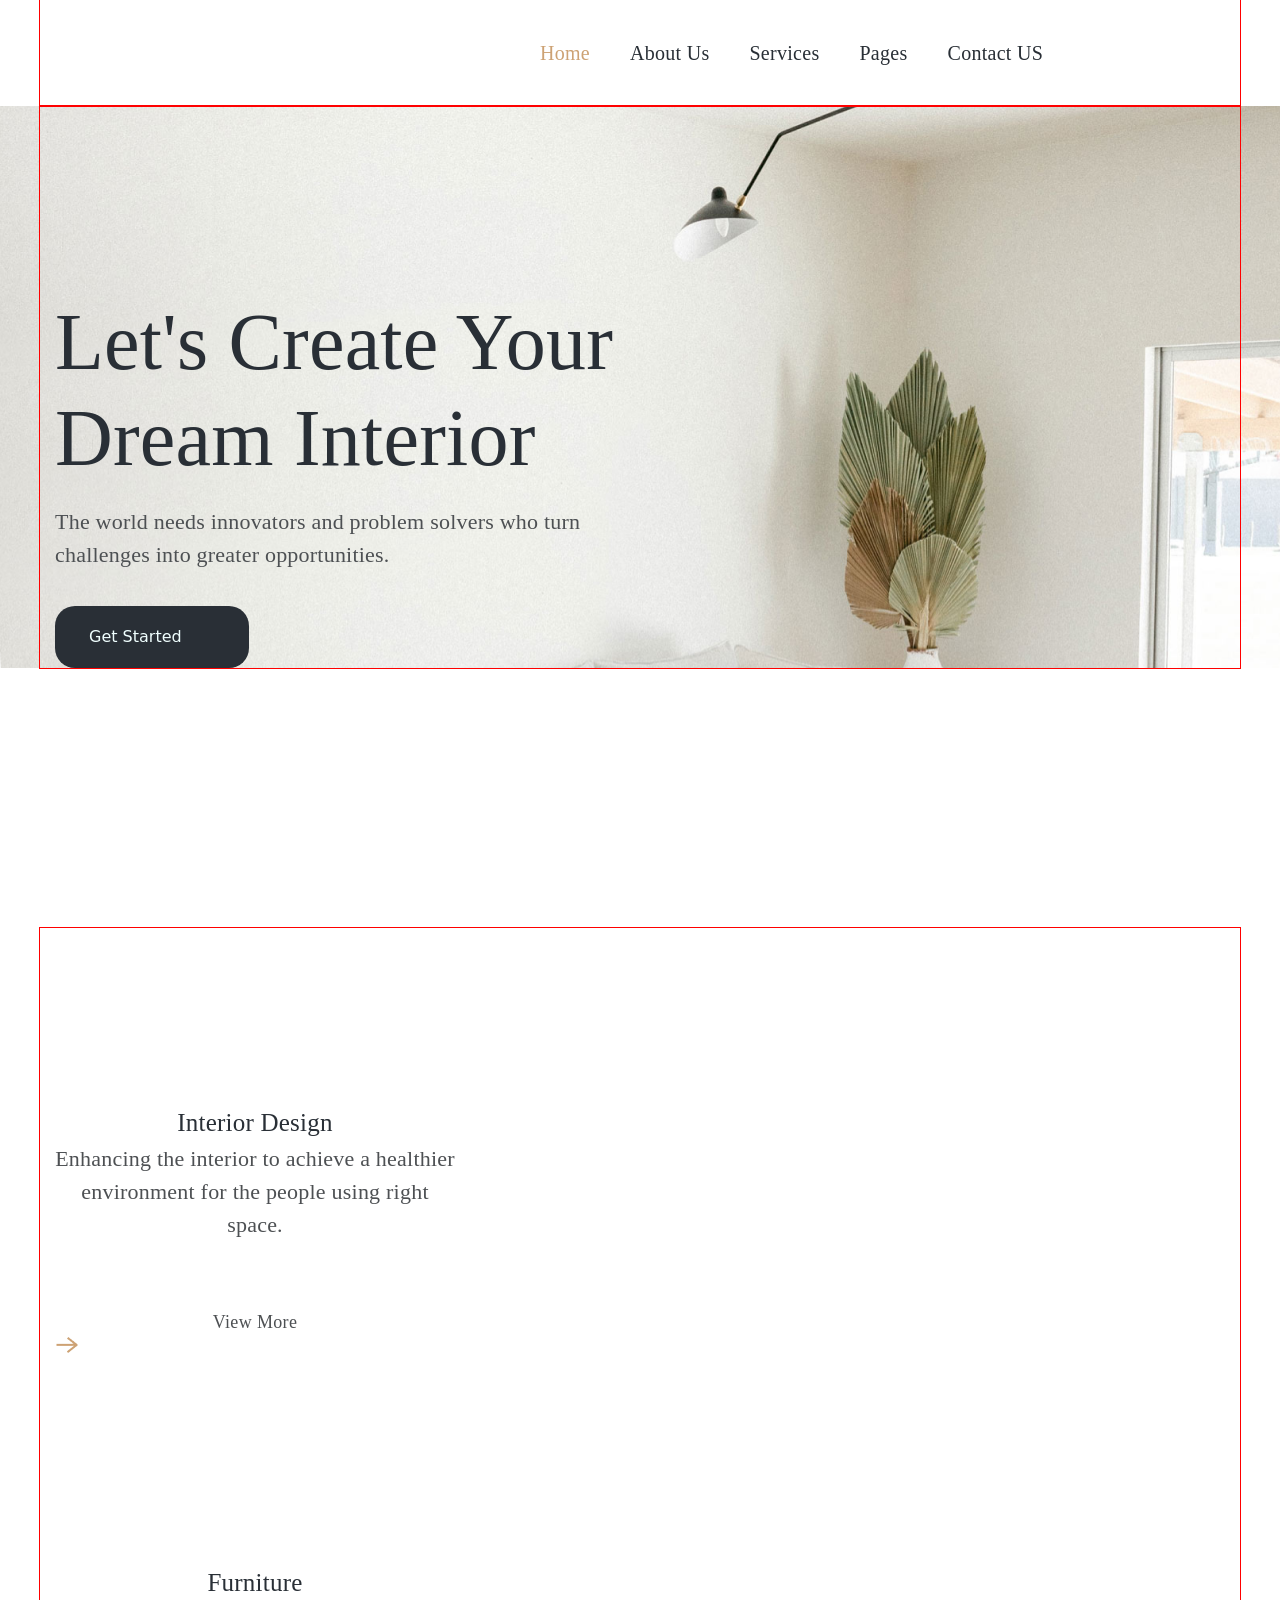
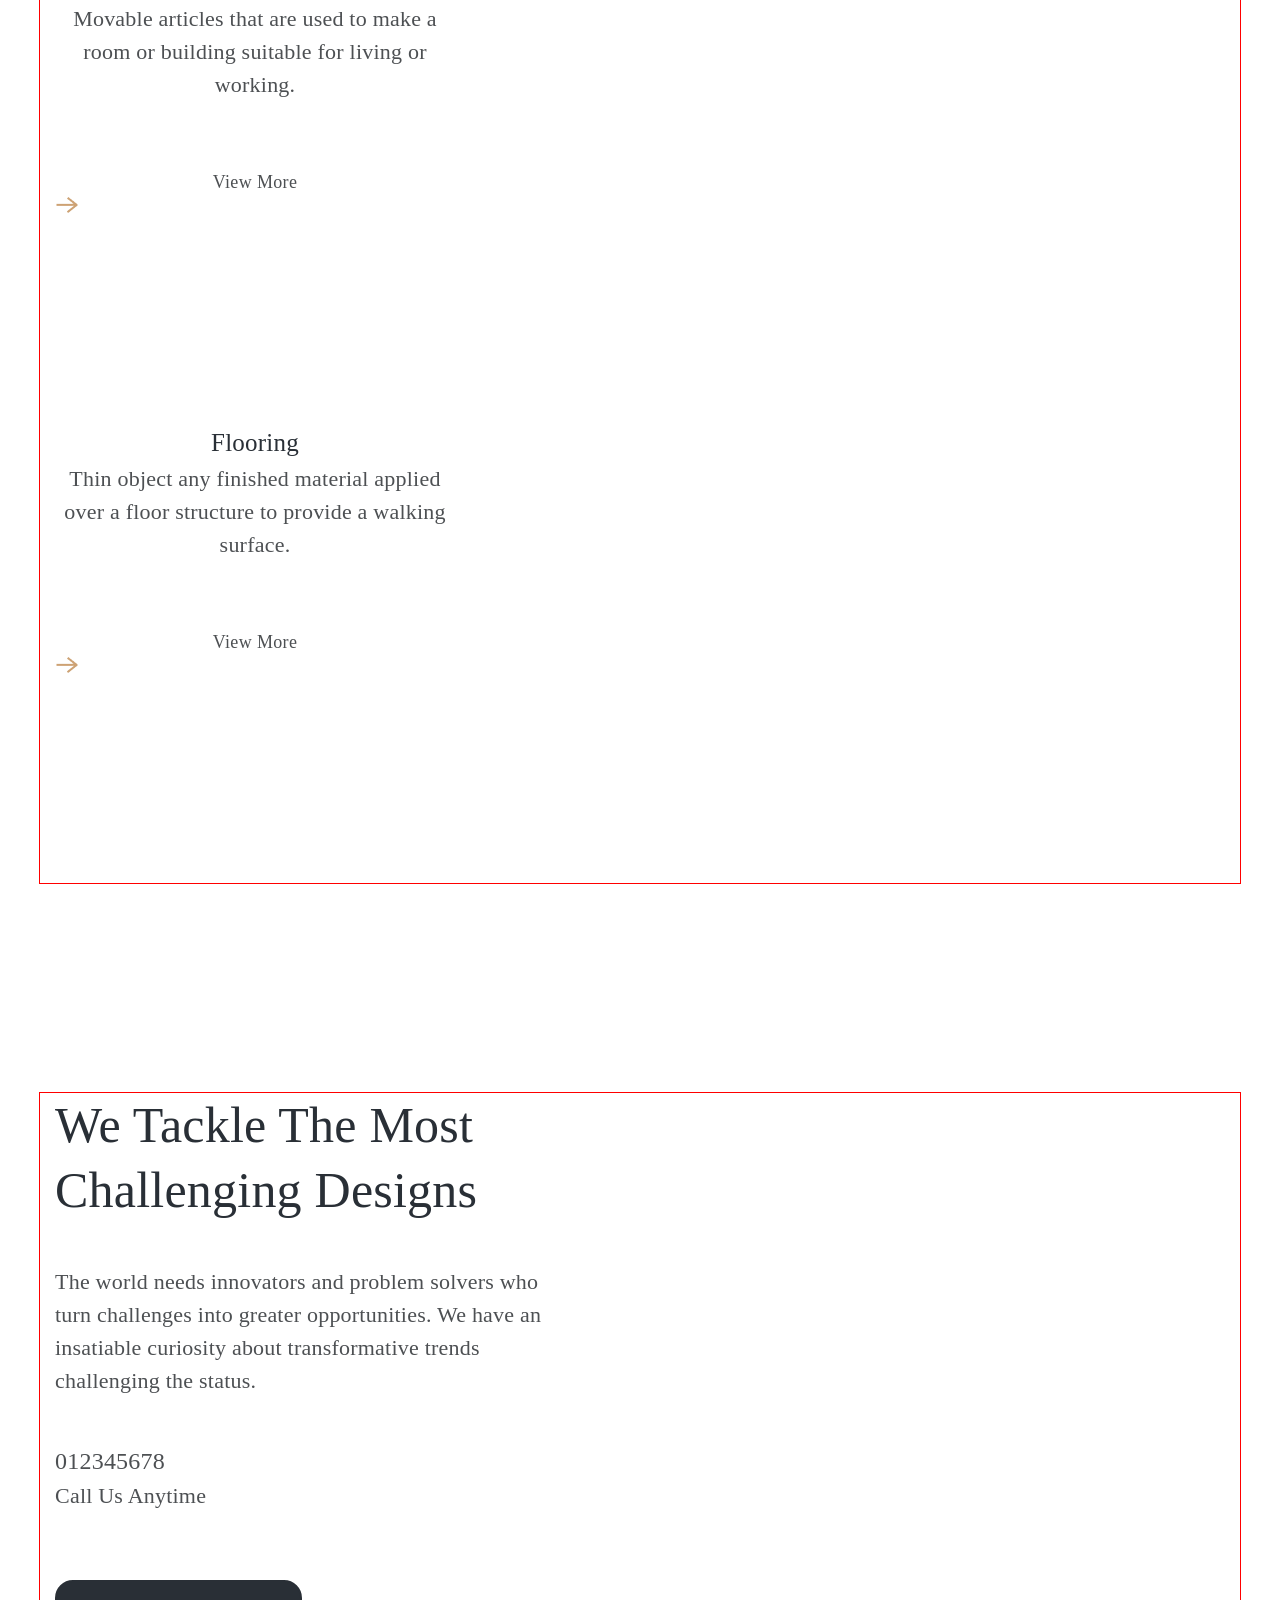
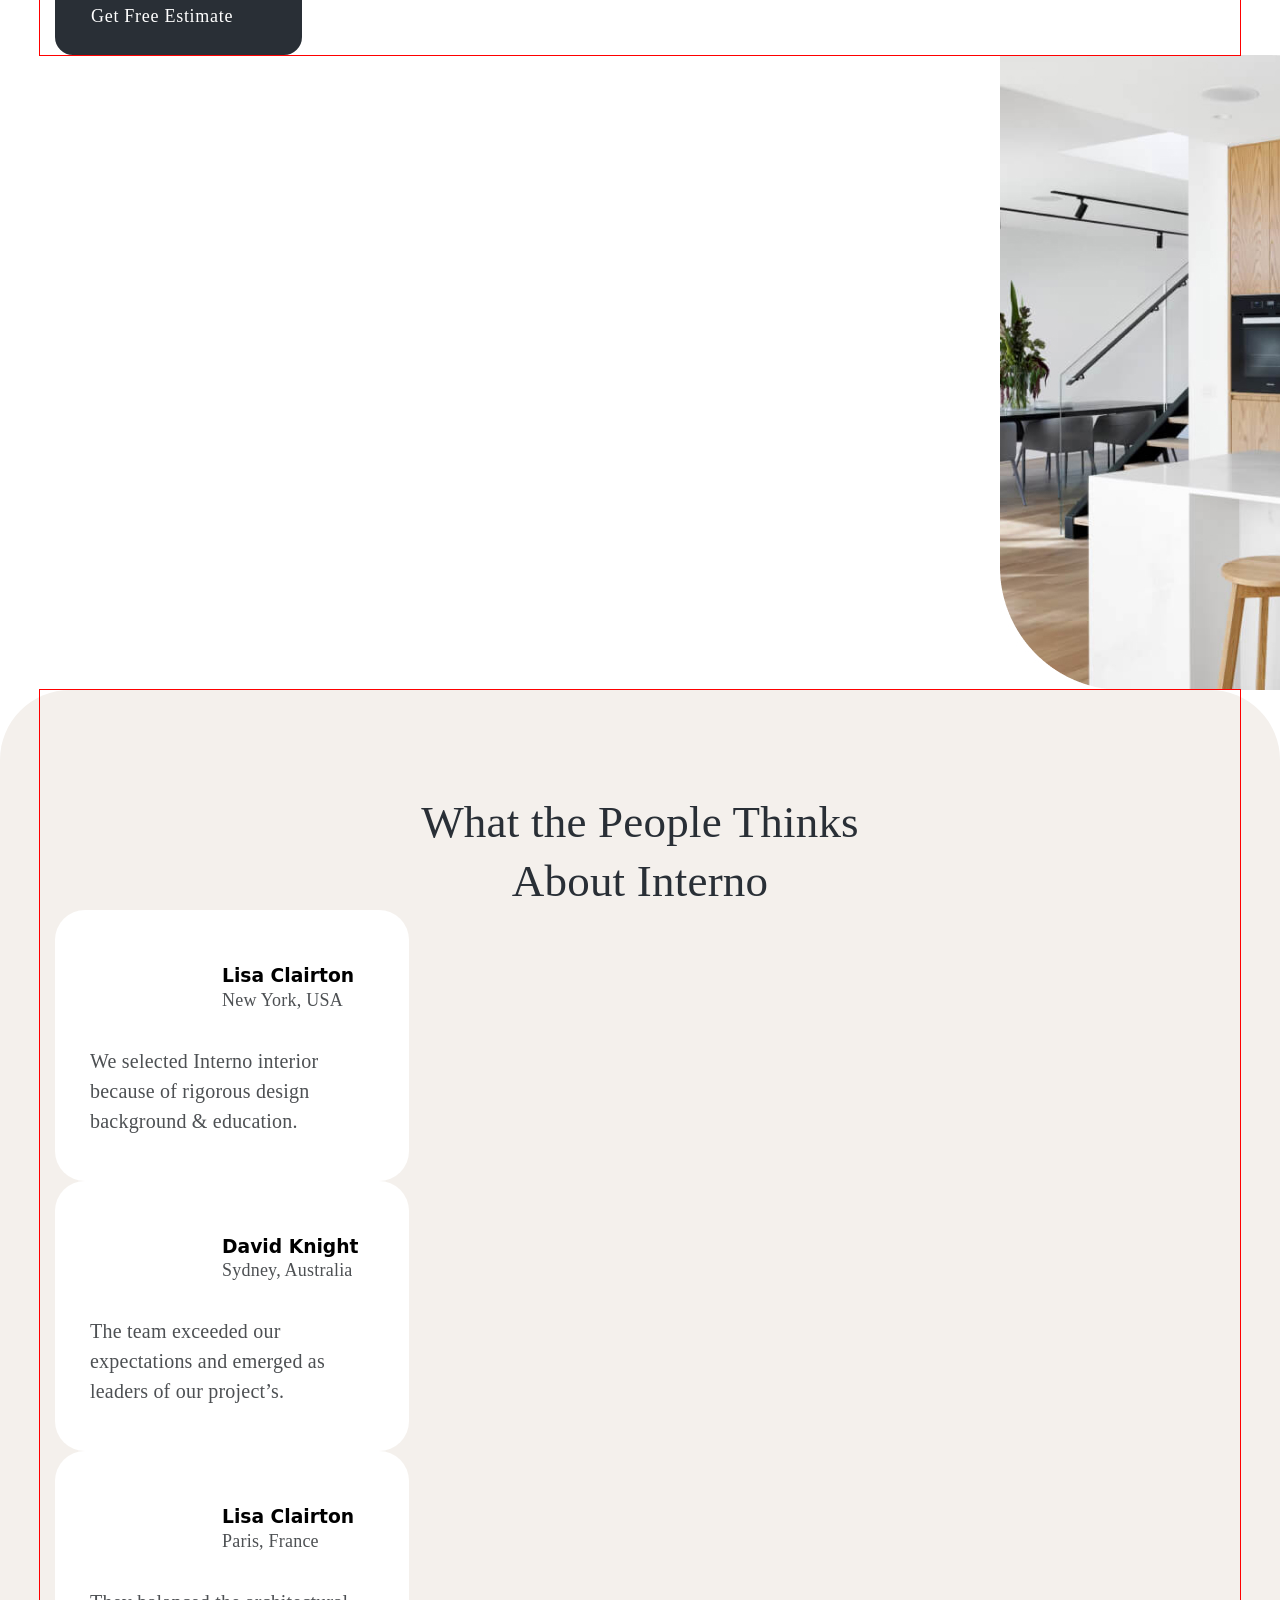
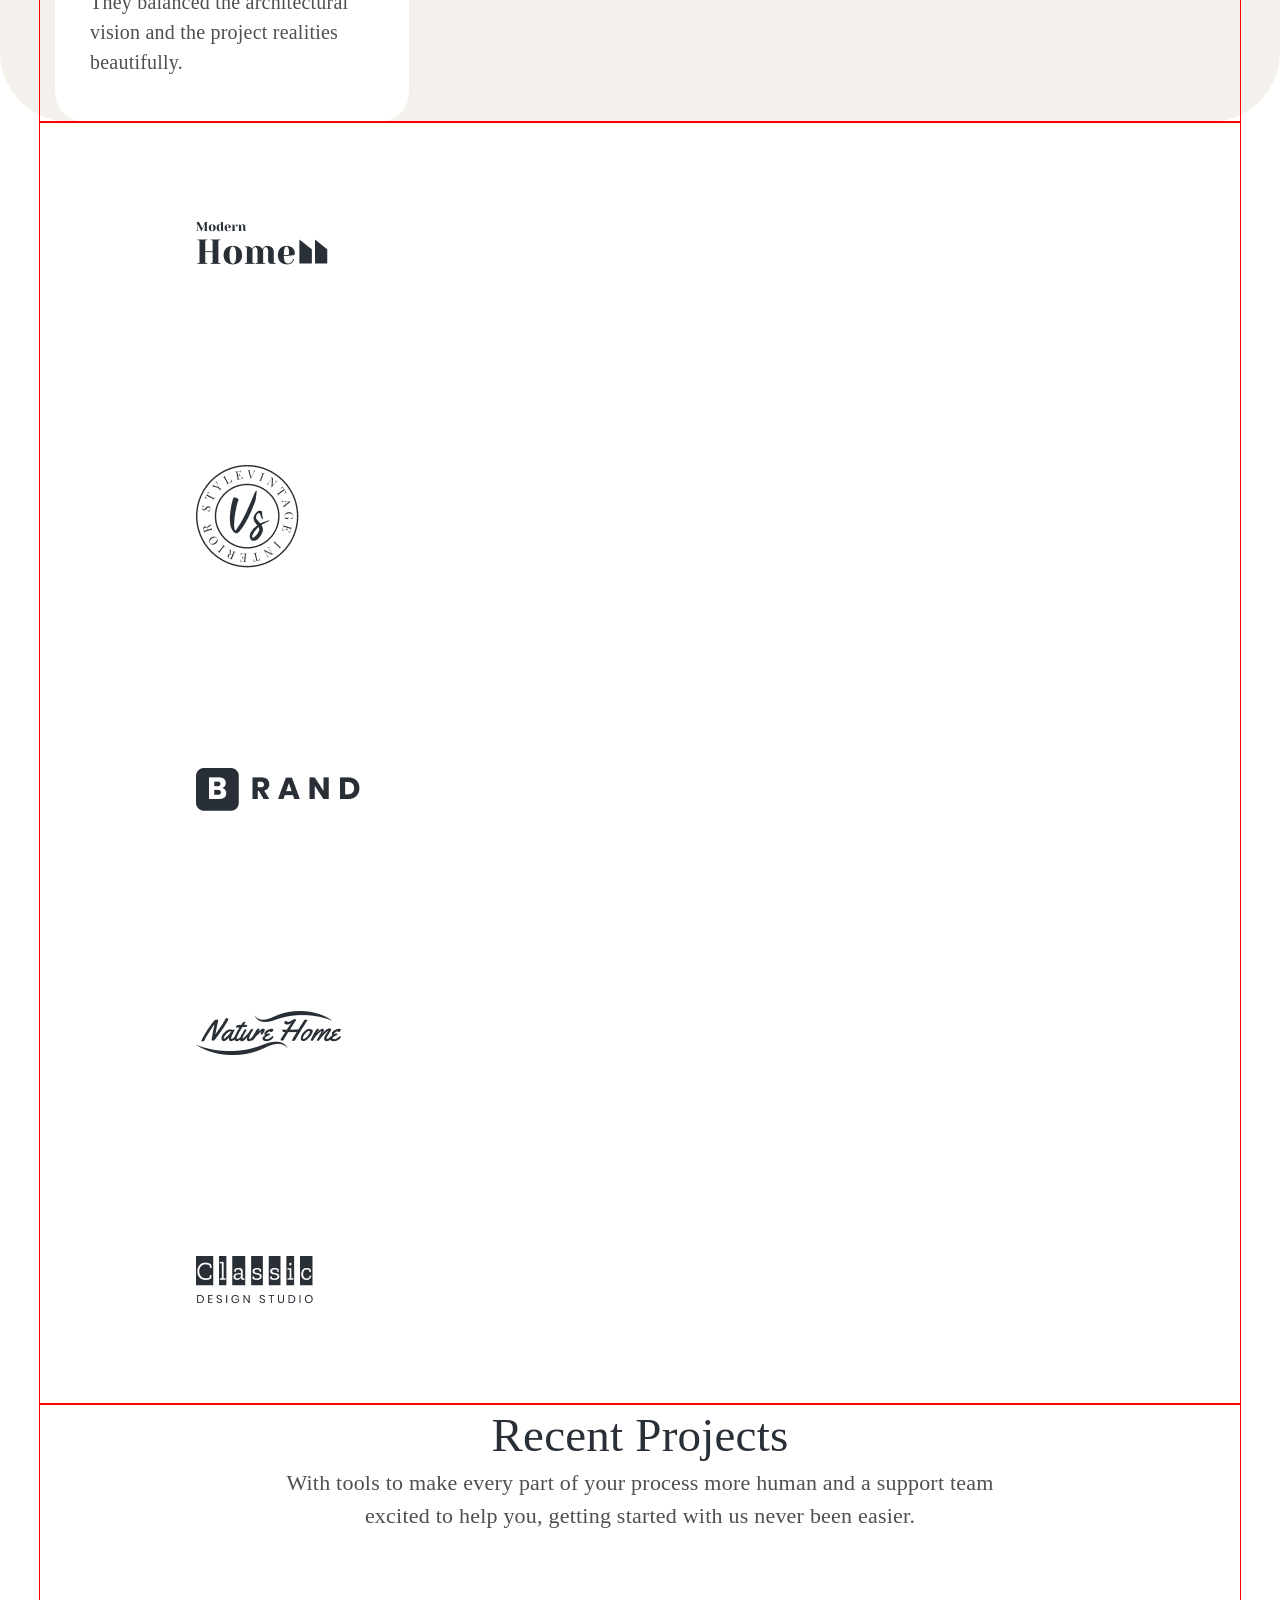
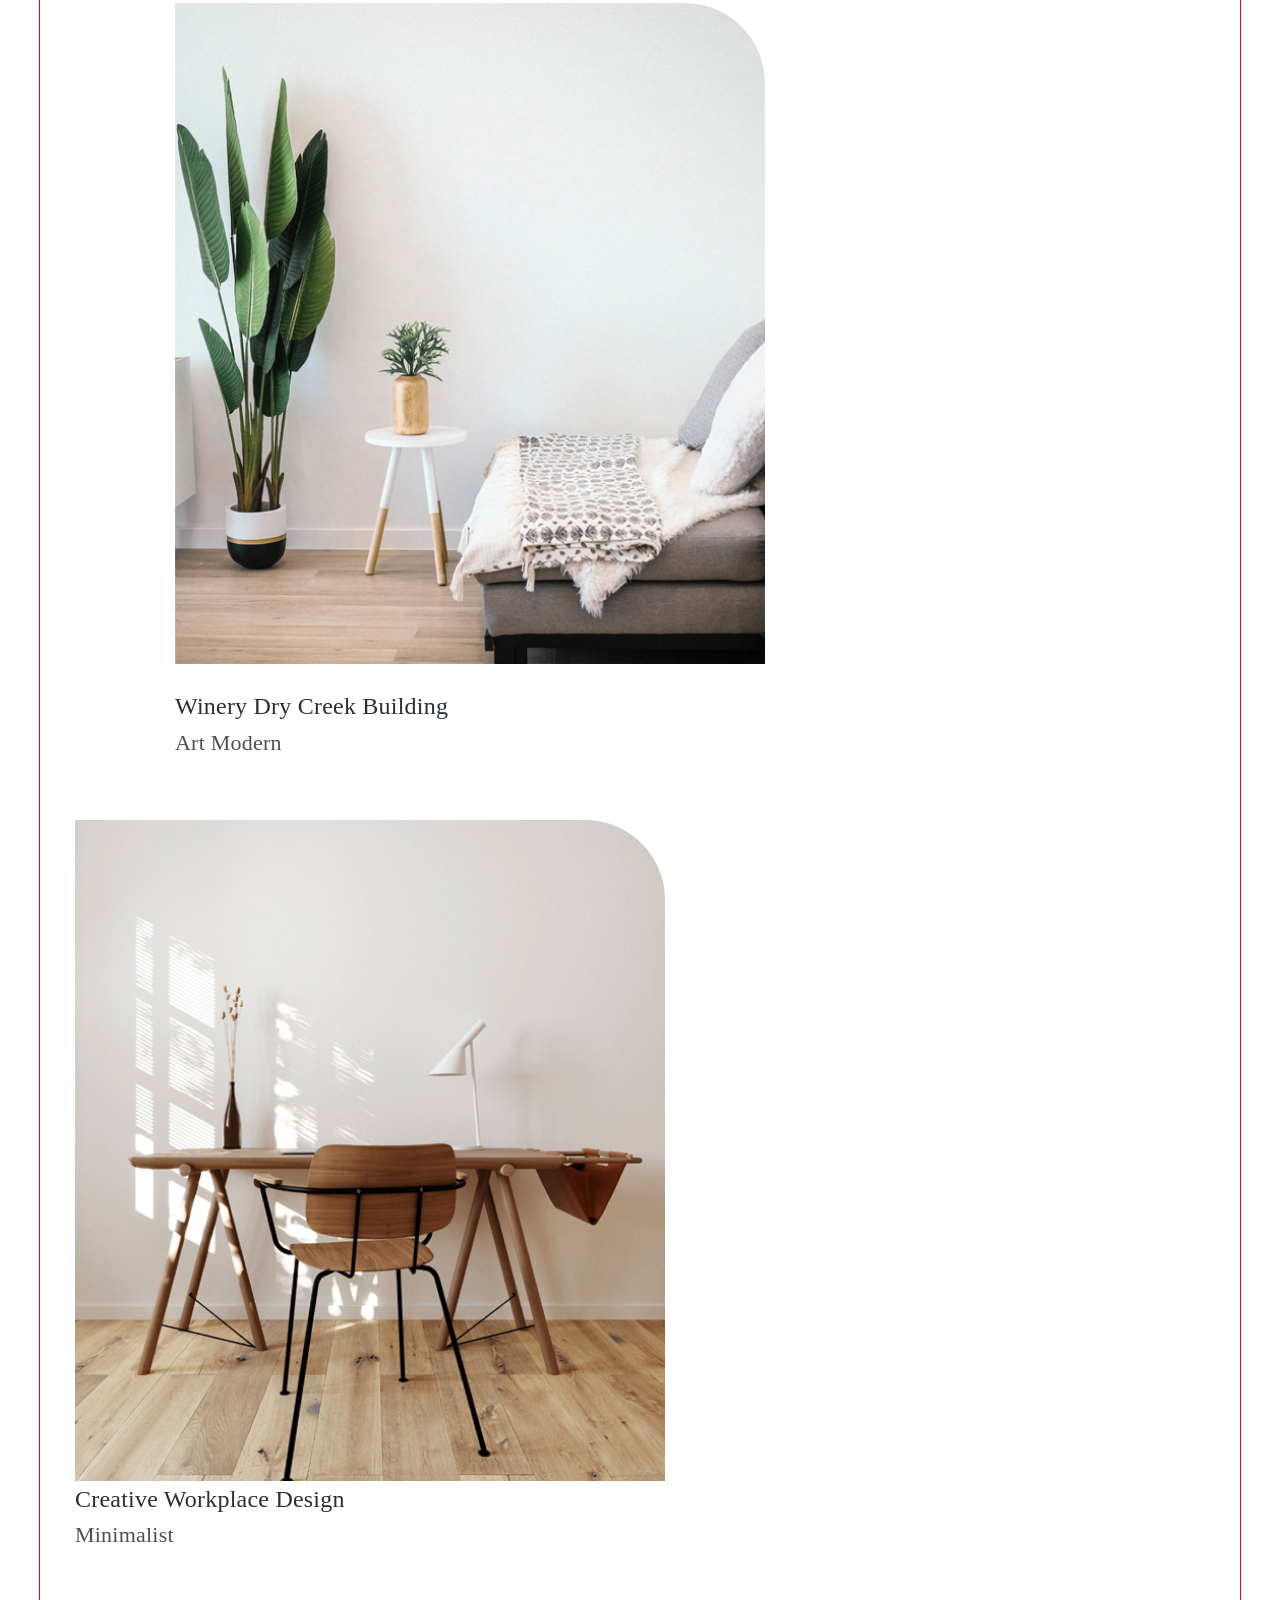
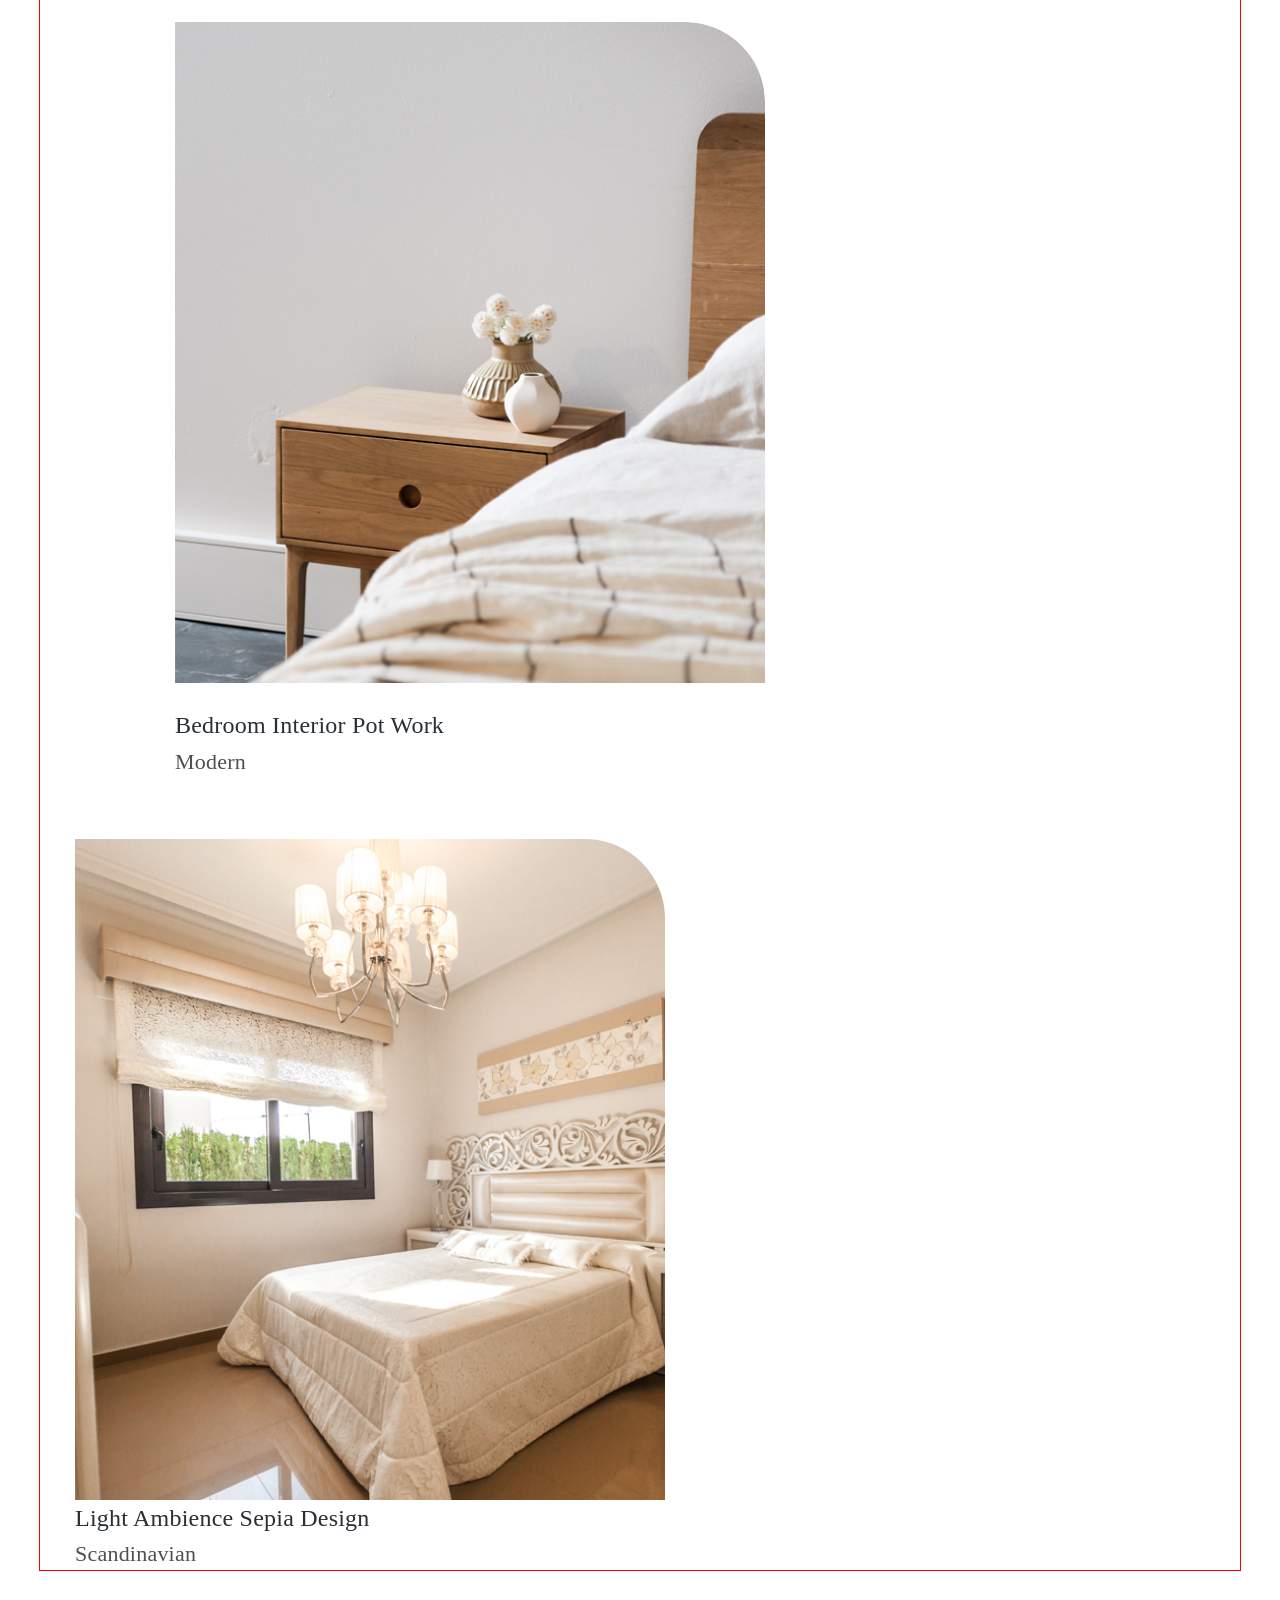
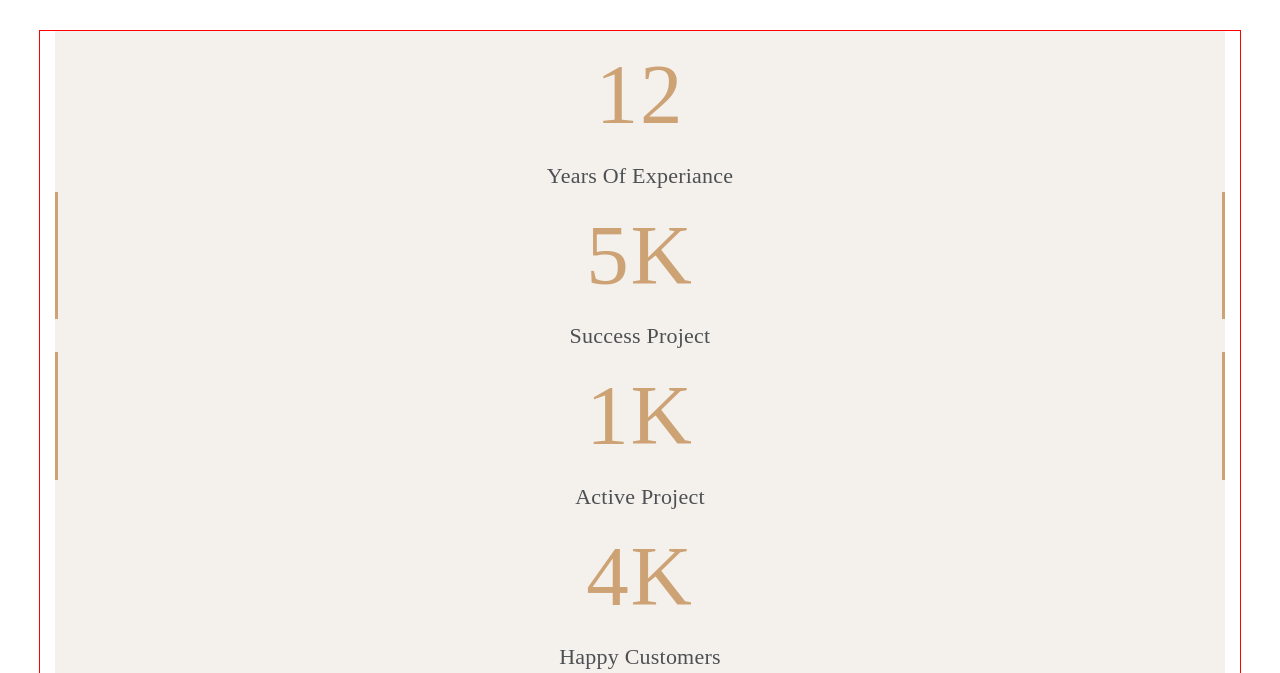
==== index.html @ 9906d5a3 "9y898o" ====
<!DOCTYPE html>
<html lang="en">
  <head>
    <meta charset="UTF-8" />
    <meta name="viewport" content="width=device-width, initial-scale=1.0" />
    <title>Document</title>
    <link
      rel="stylesheet"
      href="https://cdnjs.cloudflare.com/ajax/libs/modern-normalize/3.0.1/modern-normalize.min.css"
      integrity="sha512-q6WgHqiHlKyOqslT/lgBgodhd03Wp4BEqKeW6nNtlOY4quzyG3VoQKFrieaCeSnuVseNKRGpGeDU3qPmabCANg=="
      crossorigin="anonymous"
      referrerpolicy="no-referrer"   />
    <link rel="stylesheet" href="./reset.css" />
    <link rel="stylesheet" href="./style.css">
  </head>
  <body>
    <header>
      <div class="container">
        <nav class="nav">
          <ul class="ligo">
            <li class="nav-img">
              <a href="./index.html" class="nav-link"
                ><img src="./img/image.jpg" alt=""
              /></a>
            </li>
          </ul>
          <ul class="nav-list">
            <li class="nav-item">
              <a href="./index.html" class="nav-link" id="tut">Home</a>
            </li>
            <li class="nav-item"><a href="#" class="nav-link">About Us </a></li>
            <li class="nav-item"><a href="#" class="nav-link">Services</a></li>
            <li class="nav-item"><a href="#" class="nav-link">Pages</a></li>
            <li class="nav-item">
              <a href="#" class="nav-link" id="q">Contact US</a>
            </li>
          </ul>
        </nav>
      </div>
    </header>
    <main>
      <section class="hero">
        <div class="container">
          <h1 class="hwon">Let's Create Your Dream Interior</h1>
          <p class="hero-p">
            The world needs innovators and problem solvers who turn challenges
            into greater opportunities.
          </p>
          <button class="button-hero">Get Started</button>
        </div>
      </section>
      <section class="ops">
        <div class="container" id="ops-item">
<div id="mov">
              <h2 class="ops-heading">Interior Design</h2>
              <p class="ops-subtitle">
                Enhancing the interior to achieve a healthier environment for
                the people using right space.
              </p>
              <p class="ops-subtitlee">
                View More <img src="./img/strel.png" alt="" />
              </p>
            </div>
            <div id="mov">
              <h2 class="ops-heading">Furniture</h2>
              <p class="ops-subtitle">
                Movable articles that are used to make a room or building
                suitable for living or working.
              </p>
              <p class="ops-subtitlee">
                View More <img src="./img/strel.png" alt="" />
              </p>
            </div>
            <div id="mov">
              <h2 class="ops-heading">Flooring</h2>
              <p class="ops-subtitle">
                Thin object any finished material applied over a floor structure
                to provide a walking surface.
              </p>
              <p class="ops-subtitlee">
                View More<img src="./img/strel.png" alt="" />
              </p>
            </div>
        </div>
      </section>
      <section class="tackle" ">
        <div class="container">
          <h2 class="tackle-heading">We Tackle The Most Challenging Designs</h2>
          <p class="tackle-subtitle">
            The world needs innovators and problem solvers who turn challenges
            into greater opportunities. We have an insatiable curiosity about
            transformative trends challenging the status.
          </p>
          <img src="#" alt="" />
          <p class="nomer">012345678</p>
          <p class="nomer-name">Call Us Anytime</p>
          <button class="nomer-bot">Get Free Estimate</button>
        </div>
        <img src="./img/room.jpg" alt="" class="room" />
      </section>
      <section class="comand">
        <div class="container">
          <h2 class="comand-heading">What the People Thinks About Interno</h2>
          <ul>
            <li class="comend">
              <img src="#" alt="" />
              <h3 class="comend-opc">Lisa Clairton</h3>
              <p class="comend-opcc">New York, USA</p>
              <p class="comend-p">
                We selected Interno interior because of rigorous design
                background & education.
              </p>
            </li>
            <li class="comend">
              <img src="#" alt="" />
              <h3 class="comend-opc">David Knight</h3>
              <p class="comend-opcc">Sydney, Australia</p>
              <p class="comend-p">
                The team exceeded our expectations and emerged as leaders of our
                project’s.
              </p>
            </li>
            <li class="comend">
              <img src="#" alt="" />
              <h3 class="comend-opc">Lisa Clairton</h3>
              <p class="comend-opcc">Paris, France</p>
              <p class="comend-p">
                They balanced the architectural vision and the project realities
                beautifully.
              </p>
            </li>
          </ul>
        </div>
      </section>
      <section>
        <div class="container">
          <ul>
            <li><img src="./img/home.jpg" alt="" class="bren" /></li>
            <li><img src="./img/vs.jpg" alt="" class="bren" /></li>
            <li><img src="./img/brend.jpg" alt="" class="bren" /></li>
            <li><img src="./img/nature.jpg" alt="" class="bren" /></li>
            <li><img src="./img/classic.jpg" alt="" class="bren" /></li>
          </ul>
        </div>
      </section>
      <section>
        <div class="container">
          <h2  class="recent">Recent Projects</h2>
          <p class="recent-p">
            With tools to make every part of your process more human and a
            support team excited to help you, getting started with us never been
            easier.
          </p>
          <ul>
            <li><img src="./img/roomw.jpg" alt="" class="roomw" /></li>
            <li><h3 class="roomw-h">Winery Dry Creek Building</h3></li>
            <li><p class="roomw-p">Art Modern</p></li>
            <li><img src="./img/roomt.jpg" alt="" class="roomt" /></li>
            <li><h3 class="roomw-hh">Creative Workplace Design</h3></li>
            <li><p class="roomw-pp">Minimalist</p></li>
            <li><img src="./img/roomth.jpg" alt="" class="roomw "  /></li>
            <li><h3 class="roomw-h">Bedroom Interior Pot Work</h3></li>
            <li><p class="roomw-p">Modern</p></li>
            <li><img src="./img/roomf.jpg" alt="" class="roomt" /></li>
            <li><h3 class="roomw-hh">Light Ambience Sepia Design</h3></li>
            <li><p class="roomw-pp">Scandinavian</p></li>
          </ul>
        </div>
      </section>
 <section>
                <div class="container">
<ul class="infa">
    <li><h3 class="infa-g">12</h3></li>
    <li><p class="infa-o">Years Of Experiance</p></li>
    <li><h3 class="infa-g" id="g">5K</h3></li>
    <li><p class="infa-o">Success Project</p></li>
    <li><h3 class="infa-g" id="g">1K</h3></li>
    <li><p class="infa-o">Active Project</p></li>
    <li><h3 class="infa-g">4K</h3></li>
    <li><p class="infa-o">Happy Customers</p></li>
</ul>
                </div>
            </section> 
      <!-- <section>
                <div class="container">
                    <h2>Recent Blogs</h2>
                    <p>Get updates about our latest trends and techniques used in interior design project works</p>
                    <ul>
                        <li><img src="" alt=""></li>
                        <li><h3>Residential Interior Designer In New York, USA</h3></li>
                        <li><p>November 23, 2021</p></li>
                        <li><img src="" alt=""></li>
                        <li><img src="" alt=""></li>
                        <li><h3>How To Choose The Best Wall Art & Decor House?</h3></li>
                        <li><p>November 23, 2021</p></li>
                        <li><img src="" alt=""></li>
                        <li><img src="" alt=""></li>
                        <li><h3>Tips To Increase The Interior Value Of Your House</h3></li>
                        <li><p>November 23, 2021</p></li>
                        <li><img src="" alt=""></li>
                        <li><img src="" alt=""></li>
                        <li><h3>Best Solution For Any Office & Business Interior</h3></li>
                        <li><p>November 23, 2021</p></li>
                        <li><img src="" alt=""></li>
                        <li><img src="" alt=""></li>
                        <li><h3>Get Solution For Building Construction Work</h3></li>
                        <li><p>November 23, 2021  </p></li>
                        <li><img src="" alt=""></li>
                        <li><img src="" alt=""></li>
                        <li><h3>Attain The Best Finish For The Kitchen Cabinets</h3></li>
                        <li><p>November 23, 2021</p></li>
                        <li><img src="" alt=""></li>
                    </ul>
                </div>
            </section> -->
      <!-- <section>
                <div class="container">
<h2>Wanna join the interno?</h2>
<p>Contact Us & Get a Free Consultation</p>
<button><p></p><img src="" alt=""></button>
                </div>
            </section> -->
    </main>
    <!-- <footer>
           <address>
            <div class="container">
           <a href=""> <img src="./img/image.jpg" alt=""></a>
            <p>We are the leading architect and interior design firm in the world.</p>
            <img src="" alt="">
            <img src="" alt="">
            <img src="" alt="">
            <img src="" alt="">
            <p>Pages</p>
            <p>Style Guide</p>
            <p>Protected</p>
            <p>Licenses</p>
            <p>Changelog</p>
            <p>404</p>
            <p>Explore</p>
            <p>About Us</p>
            <p>Recent Blog</p>
            <p>Pricing Plan</p>
            <p>Our Projects</p>
            <p>Contact Us</p>
            <p>Contact</p>
            <p>53, East Birchwood Ave. Brooklyn, New York 11201, USA.</p>
            <p>contact@interno.com</p>
            <p>(123) 456 - 7890</p>
           </address>
           <p>Copyright © Interno | Designed by <span><a href=""></a>Victorflow</span>Templates - Powered by <span>Webflow</span></p>
        </div>
        </footer> -->
  </body>
</html>
---- style.css ----
/* @import url('https://fonts.googleapis.com/css2?family=Jost:ital,wght@0,100..900;1,100..900&display=swap');
@import url('https://fonts.googleapis.com/css2?family=DM+Serif+Display:ital@0;1&family=Jost:ital,wght@0,100..900;1,100..900&display=swap'); */
.container {
  outline: 1px solid red;
  width: 1200px;
  margin-left: auto;
  margin-right: auto;
  padding-left: 15px;
  padding-right: 15px;
}

.nav-list {
  padding-top: 38px;
  padding-bottom: 38px;
padding-left: 485px;
  display: flex;
  gap: 40px;
}
.header {
  border-radius: 0px 0px 0px 290px;
  background: url(<path-to-image>) lightgray 50% / cover no-repeat, #cda274;
}
#tut {
  color: #cda274;
}
.nav-link {
  color: var(--main-text);
  font-weight: 500;
  letter-spacing: 0.28px;
  display: flex;
  font-size: 20px;
  line-height: 30px;
  flex-wrap: nowrap;
}
.nav {
  display: flex;
}
.nav-item {
  color: #292f36;
  font-family: "Jost";
  font-size: 19px;
  font-style: normal;
  font-weight: 400;
  line-height: 30px;
  letter-spacing: 0.4px;
  display: flex;
}
a {
  display: flex;
}
.hero {

  background-image: url(./img/beachero.png);
}
.hwon {
  color: #292f36;
  font-family: "DM Serif Display";
  font-size: 80px;
  font-style: normal;
  font-weight: 400;
  line-height: 96px; 
  letter-spacing: 0.22px;
  padding-top: 188px;
  width: 595px;
  background-repeat: no-repeat;
  background-position: center;
  background-size: cover;
}
.hero-p {
  color: #4d5053;
  font-family: "Jost";
  font-size: 22px;
  font-style: normal;
  font-weight: 400;
  line-height: 33px; 
  letter-spacing: 0.22px;
  width: 595px;
  padding-top: 19px;
  padding-bottom: 35px;
}
.button-hero {
  display: flex;
  background-color: #292f36;
  color: azure;
  padding-top: 22px;
  padding-bottom: 22px;
  padding-left: 34px;
  padding-right: 67px;
  border-radius: 20px;
  border: none;
  margin-bottom: 260px;
}
.bu-p {
  color: #fff;
  font-family: "Jost";
  font-size: 18px;
  font-style: normal;
  font-weight: 400;
  line-height: 27px; 
  letter-spacing: 0.72px;
}
.nav-img {
  margin-top: 20px;
}
#ops-item {
  justify-content: center;
  padding-top: 175px;
}
.ops-heading {
  color: #292f36;
  text-align: center;
  font-family: "DM Serif Display";
  font-size: 25px;
  font-style: normal;
  font-weight: 400;
  line-height: 39px; 
  letter-spacing: 0.22px;
}
.ops-subtitle {
  color: #4d5053;
  text-align: center;
  font-family: "Jost";
  font-size: 22px;
  font-style: normal;
  font-weight: 400;
  line-height: 33px; 
  letter-spacing: 0.22px;
}
.ops-subtitlee {
  color: #4d5053;
  text-align: center;
  font-family: "Jost";
  font-size: 18px;
  font-style: normal;
  font-weight: 400;
  line-height: 27px; 
  letter-spacing: 0.36px;
  padding-top: 68px;
  padding-bottom: 210px;
}
.comand-heading {
  color: #292f36;
  font-family: "DM Serif Display";
  font-size: 50px;
  font-style: normal;
  font-weight: 400;
  line-height: 65px; 
  letter-spacing: 0.22px;
  width: 450px;
  flex-wrap: wrap;
}
.tackle-heading {
  color: #292f36;
  font-family: "DM Serif Display";
  font-size: 50px;
  font-style: normal;
  font-weight: 400;
  line-height: 65px; 
  letter-spacing: 0.22px;
  width: 450px;
  margin-top: 210px;
  margin-bottom: 42px;
}
.tackle-subtitle {
  color: #4d5053;
  font-family: "Jost";
  font-size: 22px;
  font-style: normal;
  font-weight: 400;
  line-height: 33px; 
  letter-spacing: 0.22px;
}
.q {
  margin-right: 120px;
}
.tackle-heading {
  color: #292f36;
  font-family: "DM Serif Display";
  font-size: 50px;
  font-style: normal;
  font-weight: 400;
  line-height: 65px;
  letter-spacing: 0.22px;
  margin-bottom: 42px;
}
.ops-item {
  display: flex;
  justify-content: center;
  align-items: flex-start;
} 
#mov{
  display: block;
  width: 400px;
  gap: 103px;
 
}
.tackle-subtitle{
  color: #4D5053;
font-family: "Jost";
font-size: 22px;
font-style: normal;
font-weight: 400;
line-height: 33px; 
letter-spacing: 0.22px;
padding-bottom: 46px;
width: 492px;
}
.nomer{
  color: #4D5053;
  font-family: "Jost";
  font-size: 24px;
  font-style: normal;
  font-weight: 400;
  line-height: 36px; 
  letter-spacing: 0.22px;
}
.nomer-name{
  color: #4D5053;
  font-family: "Jost";
  font-size: 22px;
  font-style: normal;
  font-weight: 400;
  line-height: 33px; 
  letter-spacing: 0.22px;
  padding-bottom: 68px;
}
.nomer-bot{
  border-radius: 18px;
border: 2px solid #292F36;
background: #292F36;
color: #FFF;
font-family: "Jost";
font-size: 18px;
font-style: normal;
font-weight: 400;
line-height: 27px; 
letter-spacing: 0.72px;
padding-bottom: 23px ;
padding-top: 21px;
padding-left: 34px;
padding-right: 67px;
}
  .room{
    margin-left: 1000px;
  display: flex;
background-image: url(./img/room.jpg);
  flex-wrap: nowrap ;
}
.comand{
  border-radius: 70px;
background: #F4F0EC;
}
.comand-heading{
  padding-top: 103px;
  margin-left: 360px;
  display: flex;
  color: #292F36;
  text-align: center;
  font-family: "DM Serif Display";
  font-size: 45px;
  font-style: normal;
  font-weight: 400;
  line-height: 58.5px; 
  letter-spacing: 0.22px;
}
.comend-opc{
  padding-top: 55px;
  padding-left: 132px;
  padding-right: 79px;
  border-radius: 30px;
  width: 354px;

  padding-right: 75px;
}
.comend-opcc{
  color: #4D5053;
font-family: "Jost";
font-size: 18px;
font-style: normal;
font-weight: 400;
line-height: 27px; 
letter-spacing: 0.22px;
padding-left: 132px;
padding-right: 79px; 
padding-bottom: 32;
padding-bottom: 32px;
border-radius: 30px;
width: 354px;
padding-right: 75px;
}
.comend-p{
  border-radius: 30px;
  width: 354px;

  color: #4D5053;
font-family: "Jost";
font-size: 20px;
font-style: normal;
font-weight: 400;
line-height: 30px; 
letter-spacing: 0.22px;
padding-right: 75px;
}
.comend{
  width: 354px;
  border-radius: 30px;
background: #FFF;
padding-left: 35px;
padding-right: 75px;
padding-bottom: 45px;
}
.bren{
  padding: 100px 141px;
}
.recent{
  color: #292F36;
text-align: center;
font-family: "DM Serif Display";
font-size: 47px;
font-style: normal;
font-weight: 400;
line-height: 62.4px; 
letter-spacing: 0.22px;
}
.recent-p{
  color: #4D5053;
text-align: center;
font-family: "Jost";
font-size: 22px;
font-style: normal;
font-weight: 400;
line-height: 33px;
letter-spacing: 0.22px;
margin-right: 207px;
margin-left: 207px;
}
.roomw{

  border-radius: 0px 80px 0px 0px;
background: url(./img/roomw.jpg) lightgray 50% / cover no-repeat;
margin-top: 71px;
margin-left: 120px; 
margin-bottom: 24px;
}
.roomw-h{
  color: #292F36;
font-family: "DM Serif Display";
font-size: 24px;
font-style: normal;
font-weight: 400;
line-height: 37.5px; /* 156.25% */
letter-spacing: 0.22px;
  margin-left: 120px; 
}
.roomw-p{
  color: #4D5053;
font-family: "Jost";
font-size: 22px;
font-style: normal;
font-weight: 400;
line-height: 33px; /* 150% */
letter-spacing: 0.22px;
  margin-left: 120px;
  margin-bottom: 61px;
}
.roomt{
  color: #4D5053;
  text-align: center;
  font-family: "Jost";
  font-size: 22px;
  font-style: normal;
  font-weight: 400;
  line-height: 33px;
  letter-spacing: 0.22px;
  margin-right: 207px;
  margin-left: 20px;
}
.roomw-hh{
  color: #292F36;
font-family: "DM Serif Display";
font-size: 24px;
font-style: normal;
font-weight: 400;
line-height: 37.5px; /* 156.25% */
letter-spacing: 0.22px;
  margin-left: 20px; 
}
.roomw-pp{
  color: #4D5053;
font-family: "Jost";
font-size: 22px;
font-style: normal;
font-weight: 400;
line-height: 33px; /* 150% */
letter-spacing: 0.22px;
  margin-left: 20px;
  margin-bottom: 61px;
}
.infa{
  background: #F4F0EC;
}
.infa-g{
  color: #CDA274;
text-align: center;
font-family: "DM Serif Display";
font-size: 85px;
font-style: normal;
font-weight: 400;
line-height: 127.5px; /* 150% */
letter-spacing: 1.7px;
}
.infa-o{
  color: #4D5053;
  text-align: center;
  font-family: "Jost";
  font-size: 22px;
  font-style: normal;
  font-weight: 400;
  line-height: 33px; /* 150% */
  letter-spacing: 0.22px;
}
#g{
  border-left: 3px solid #CDA274;
  border-right: 3px solid #CDA274;
}
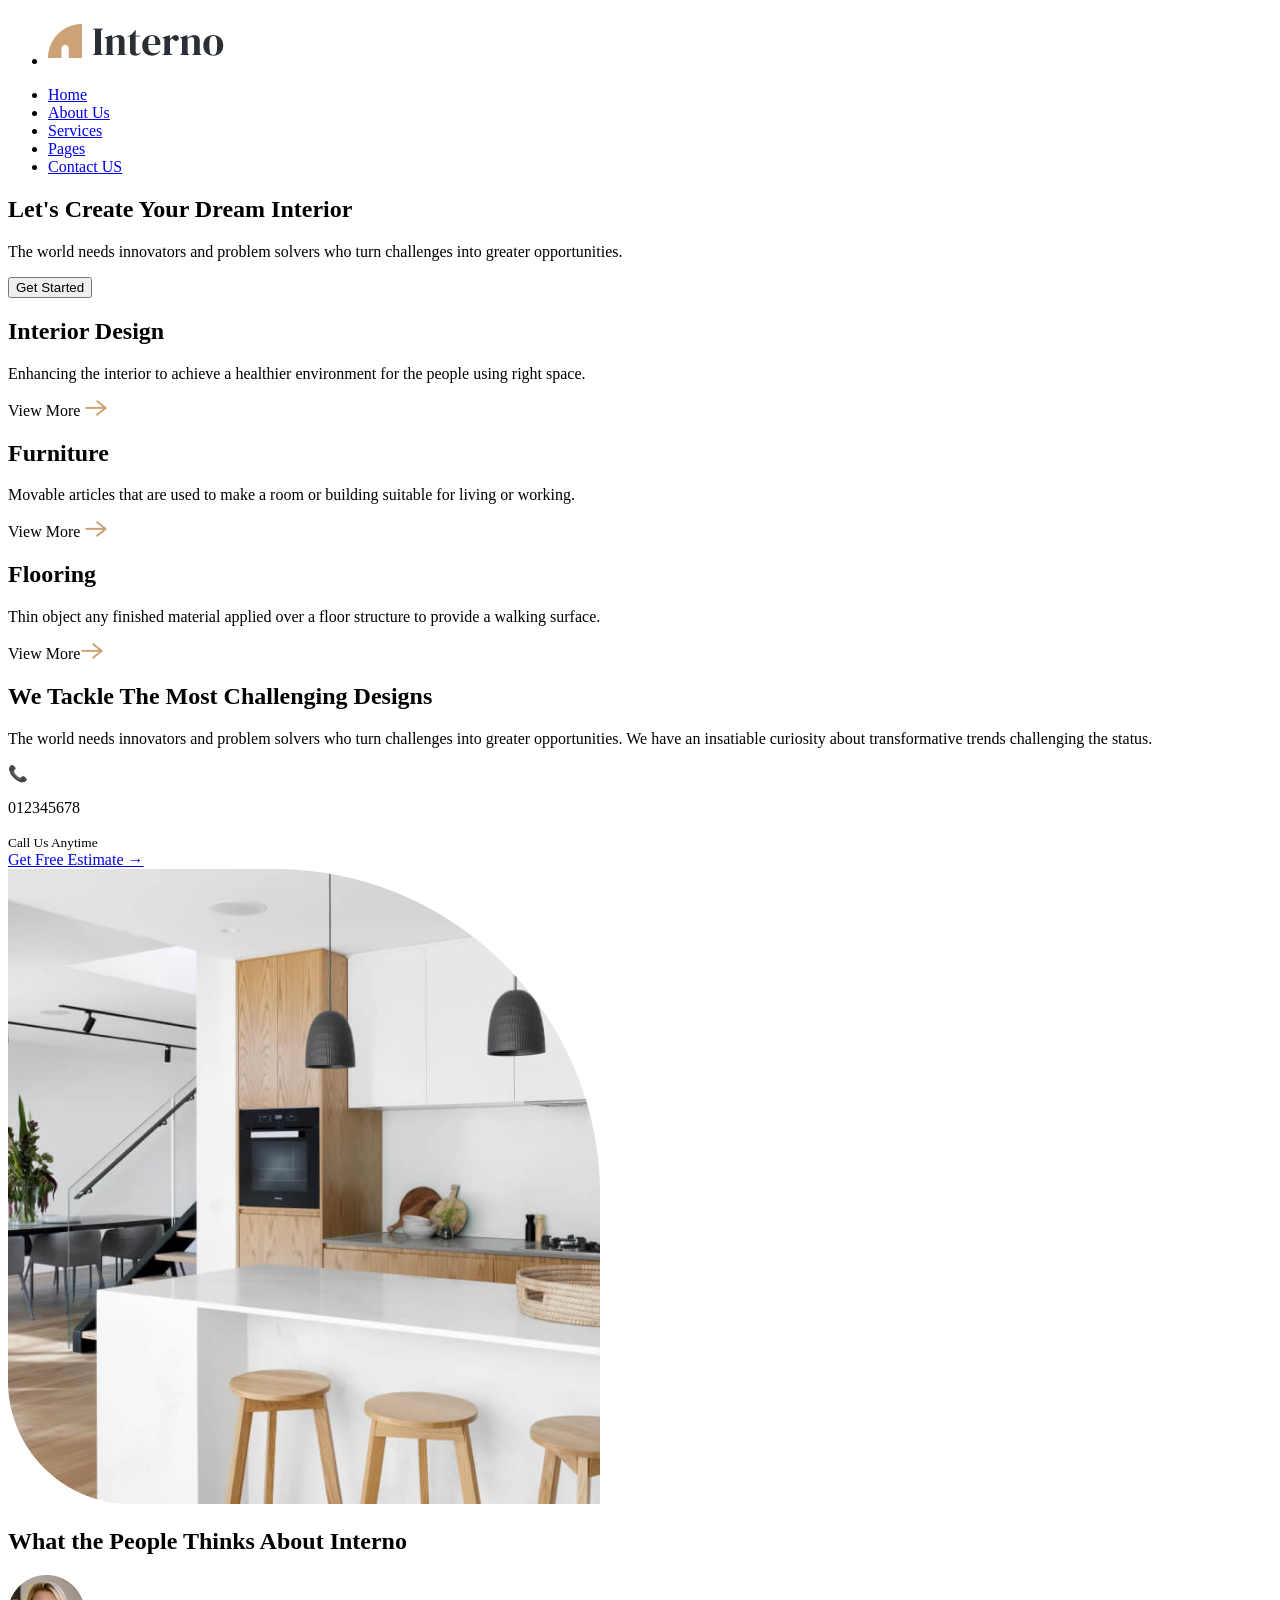
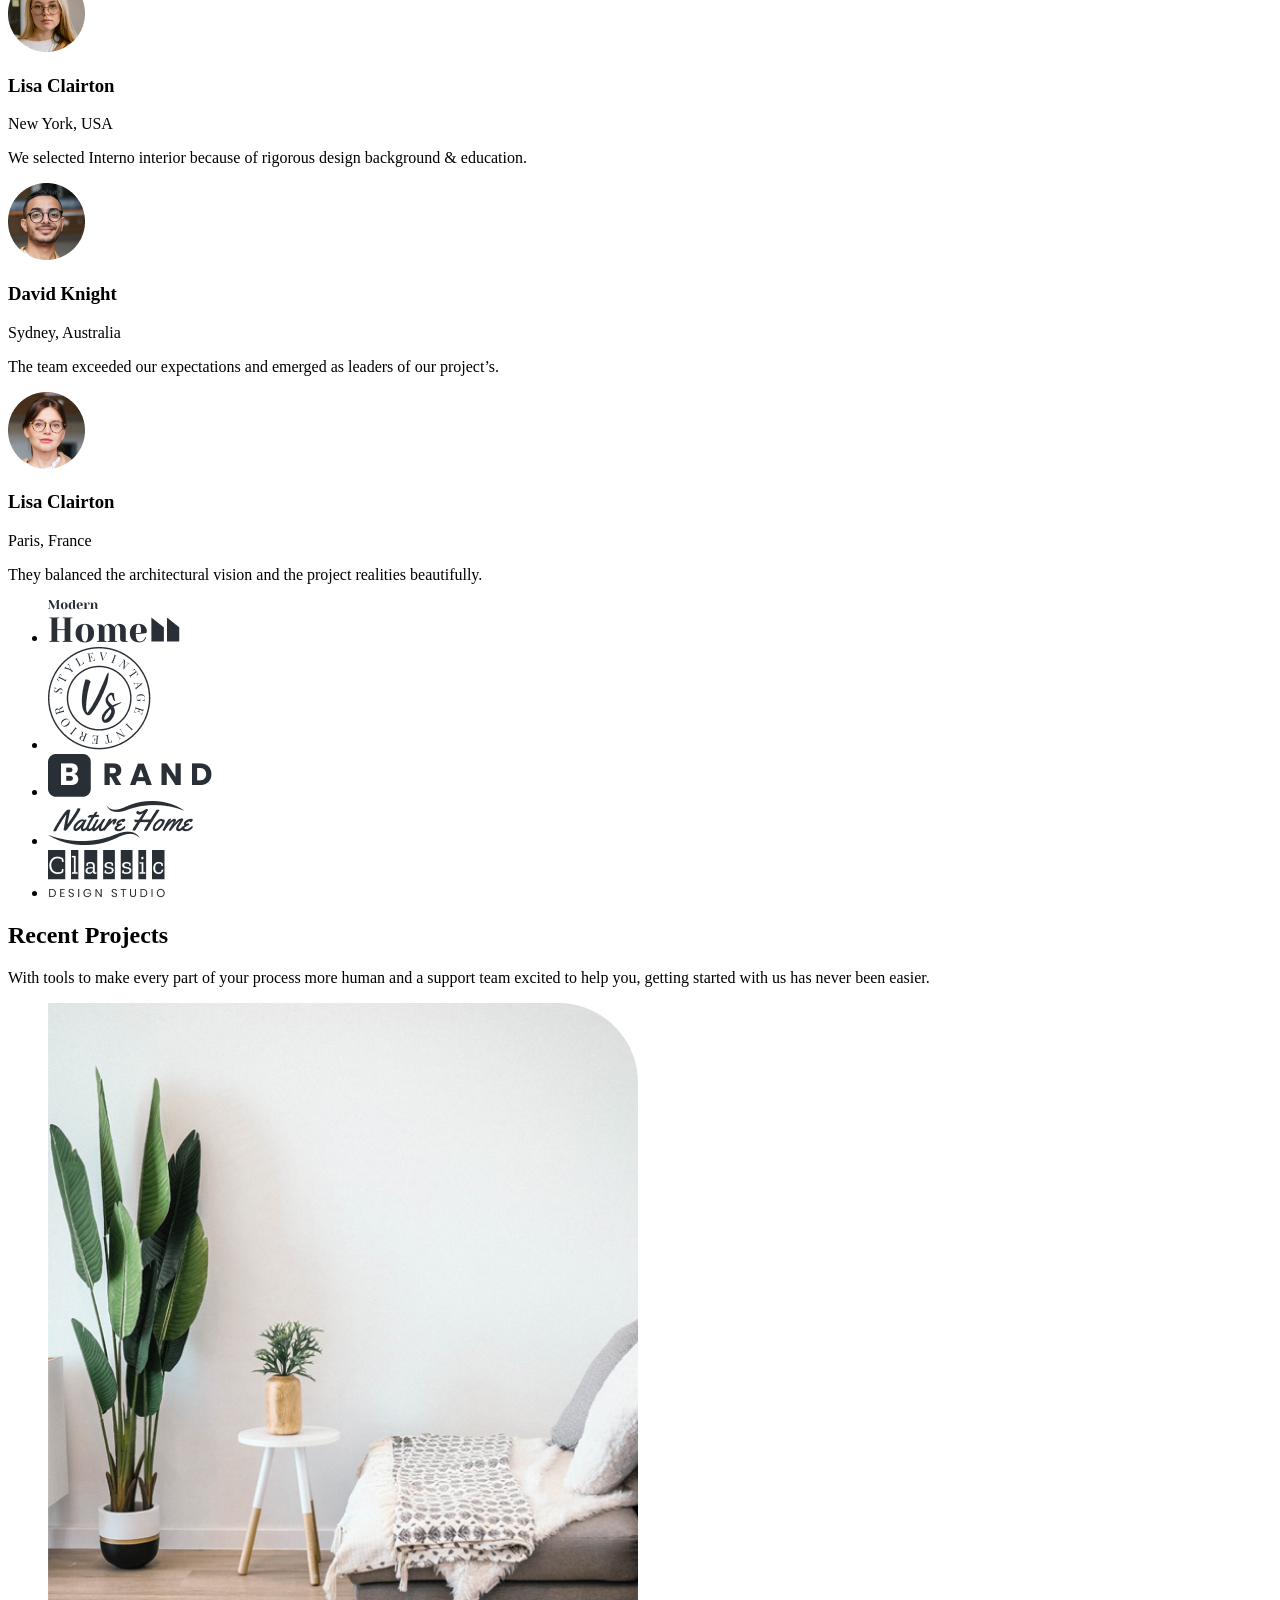
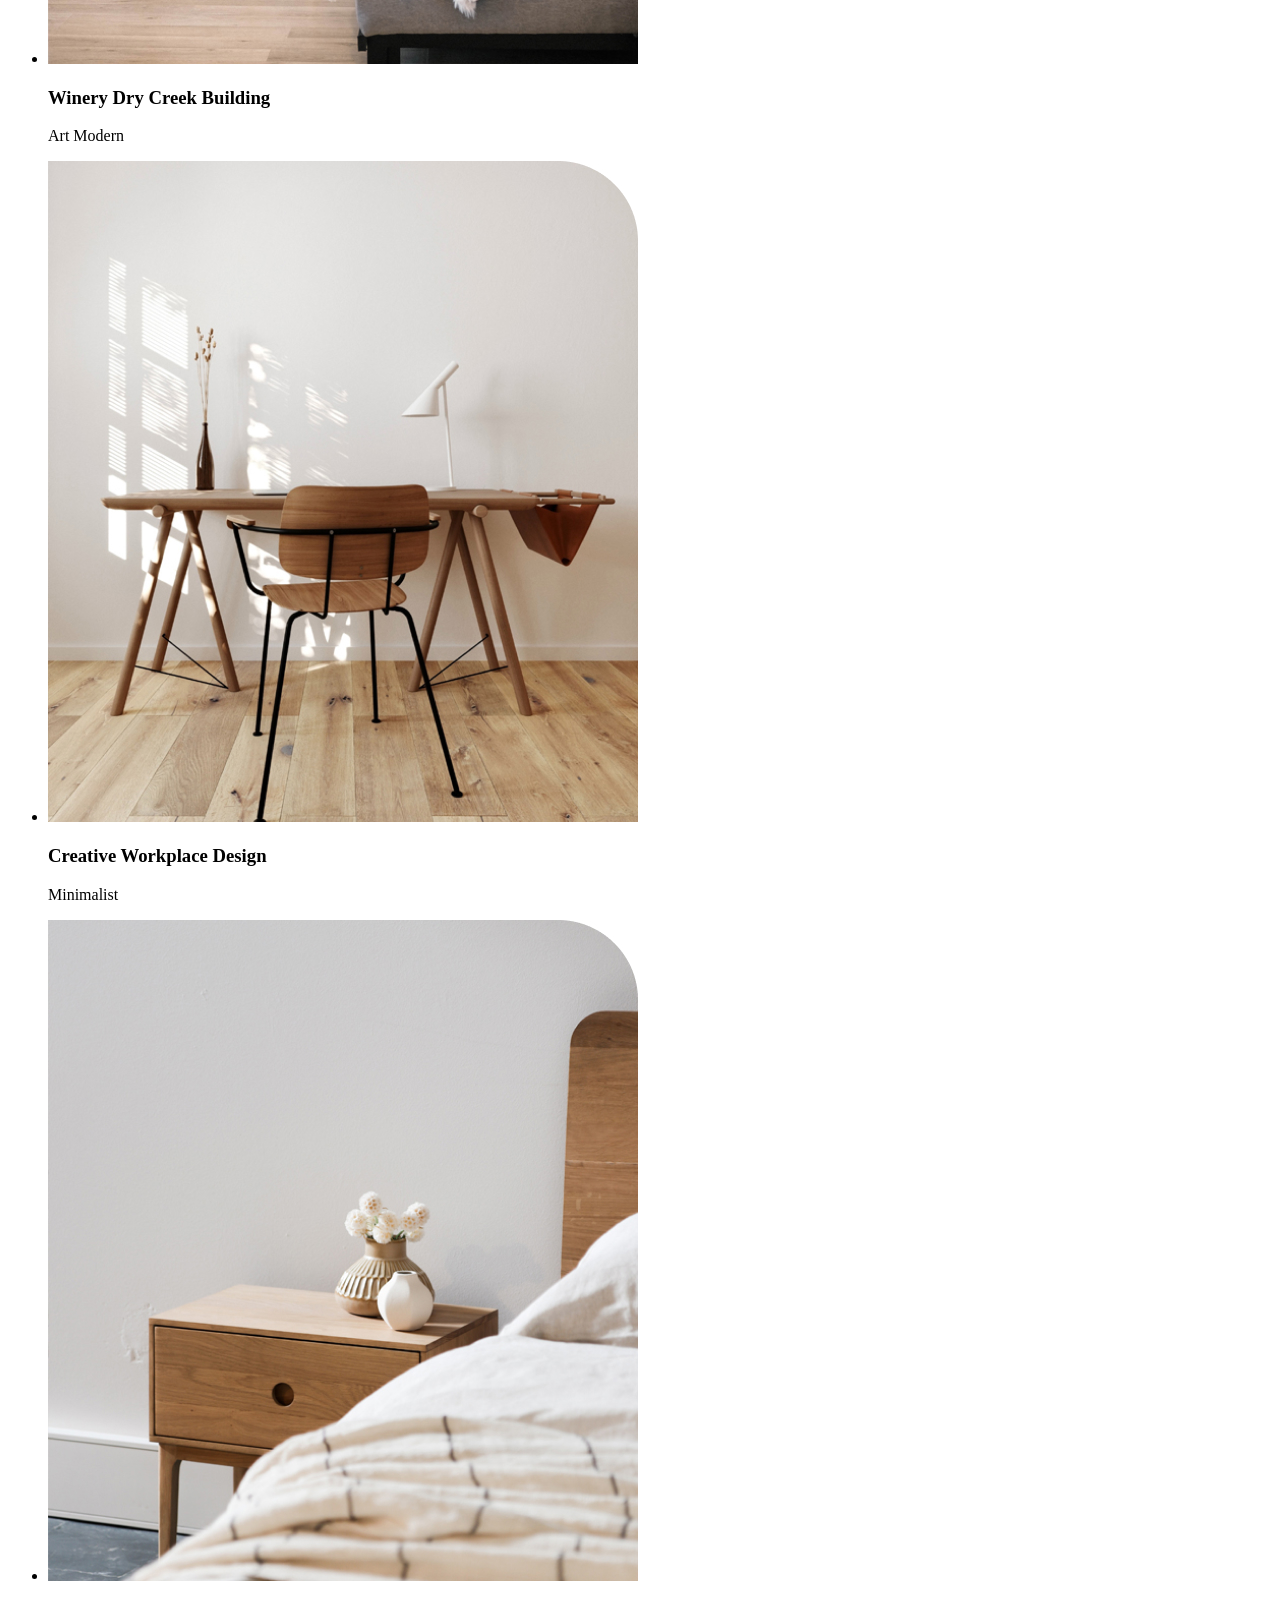
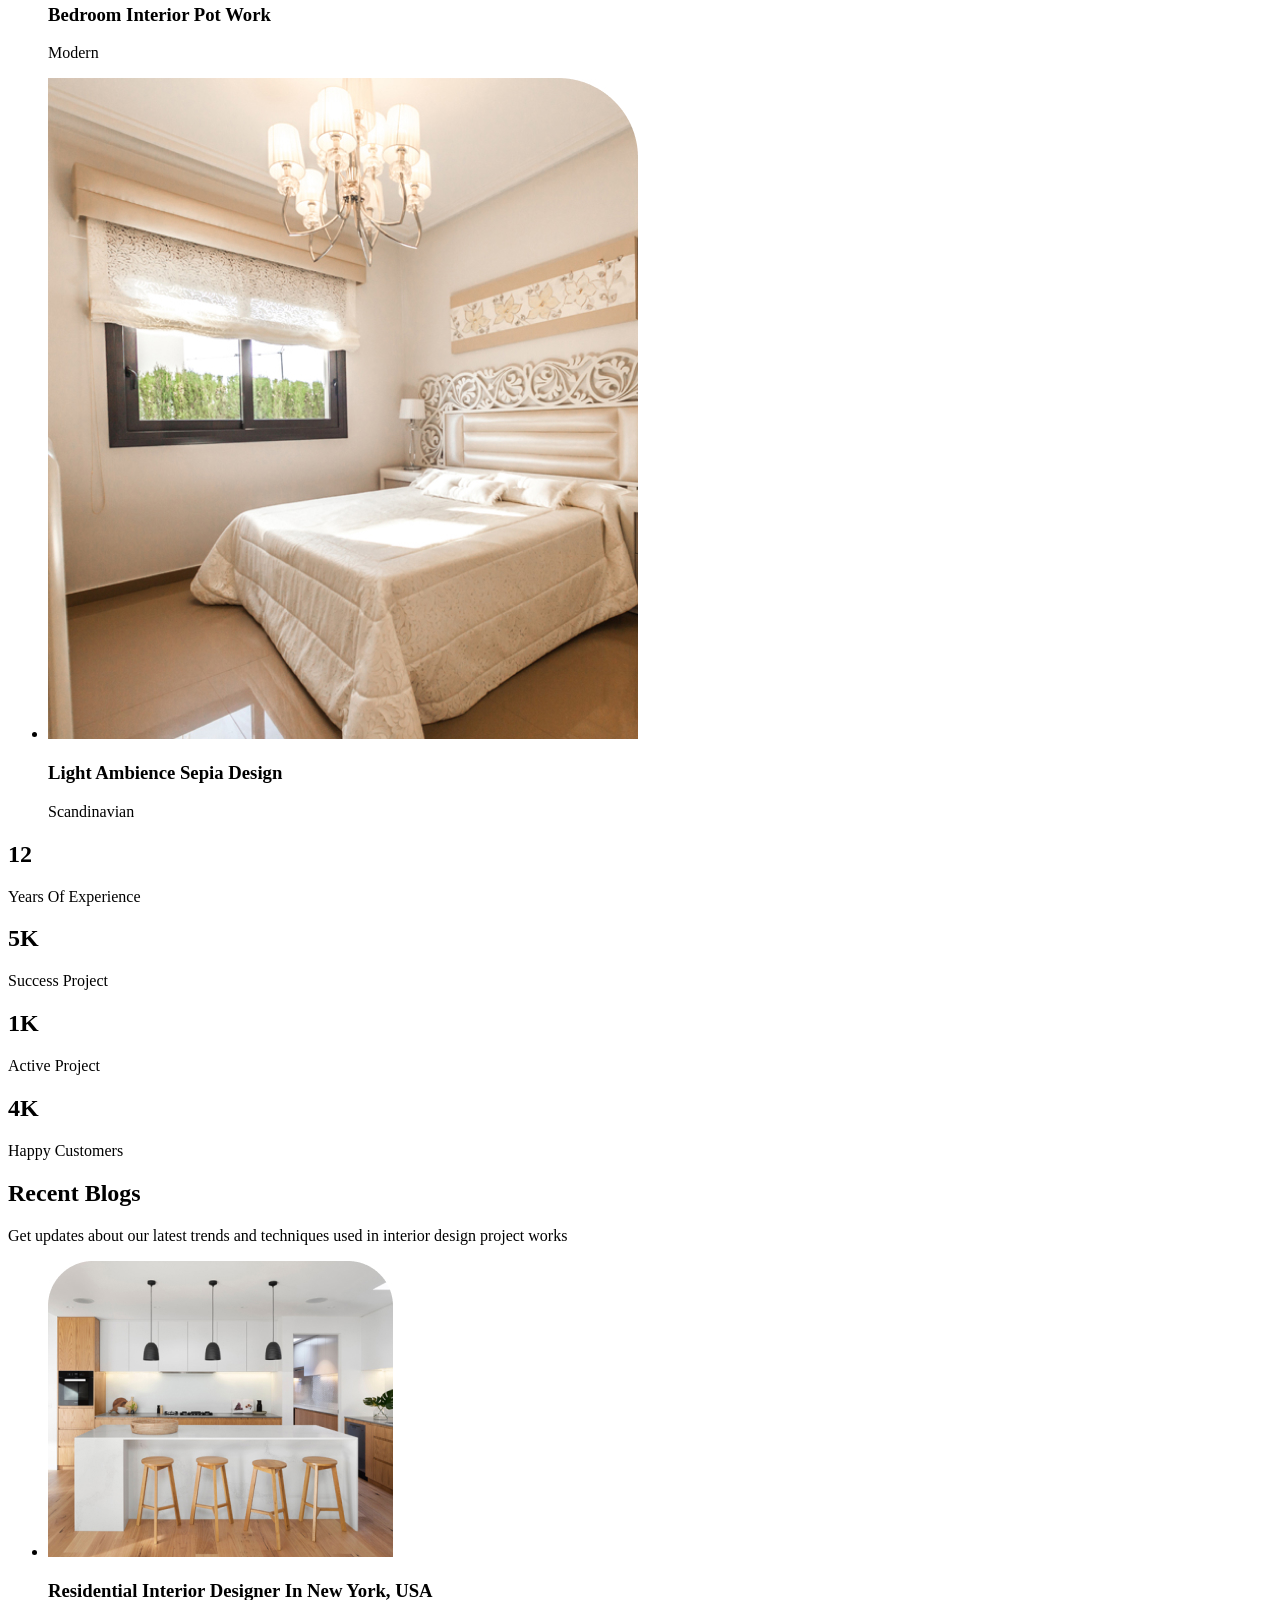
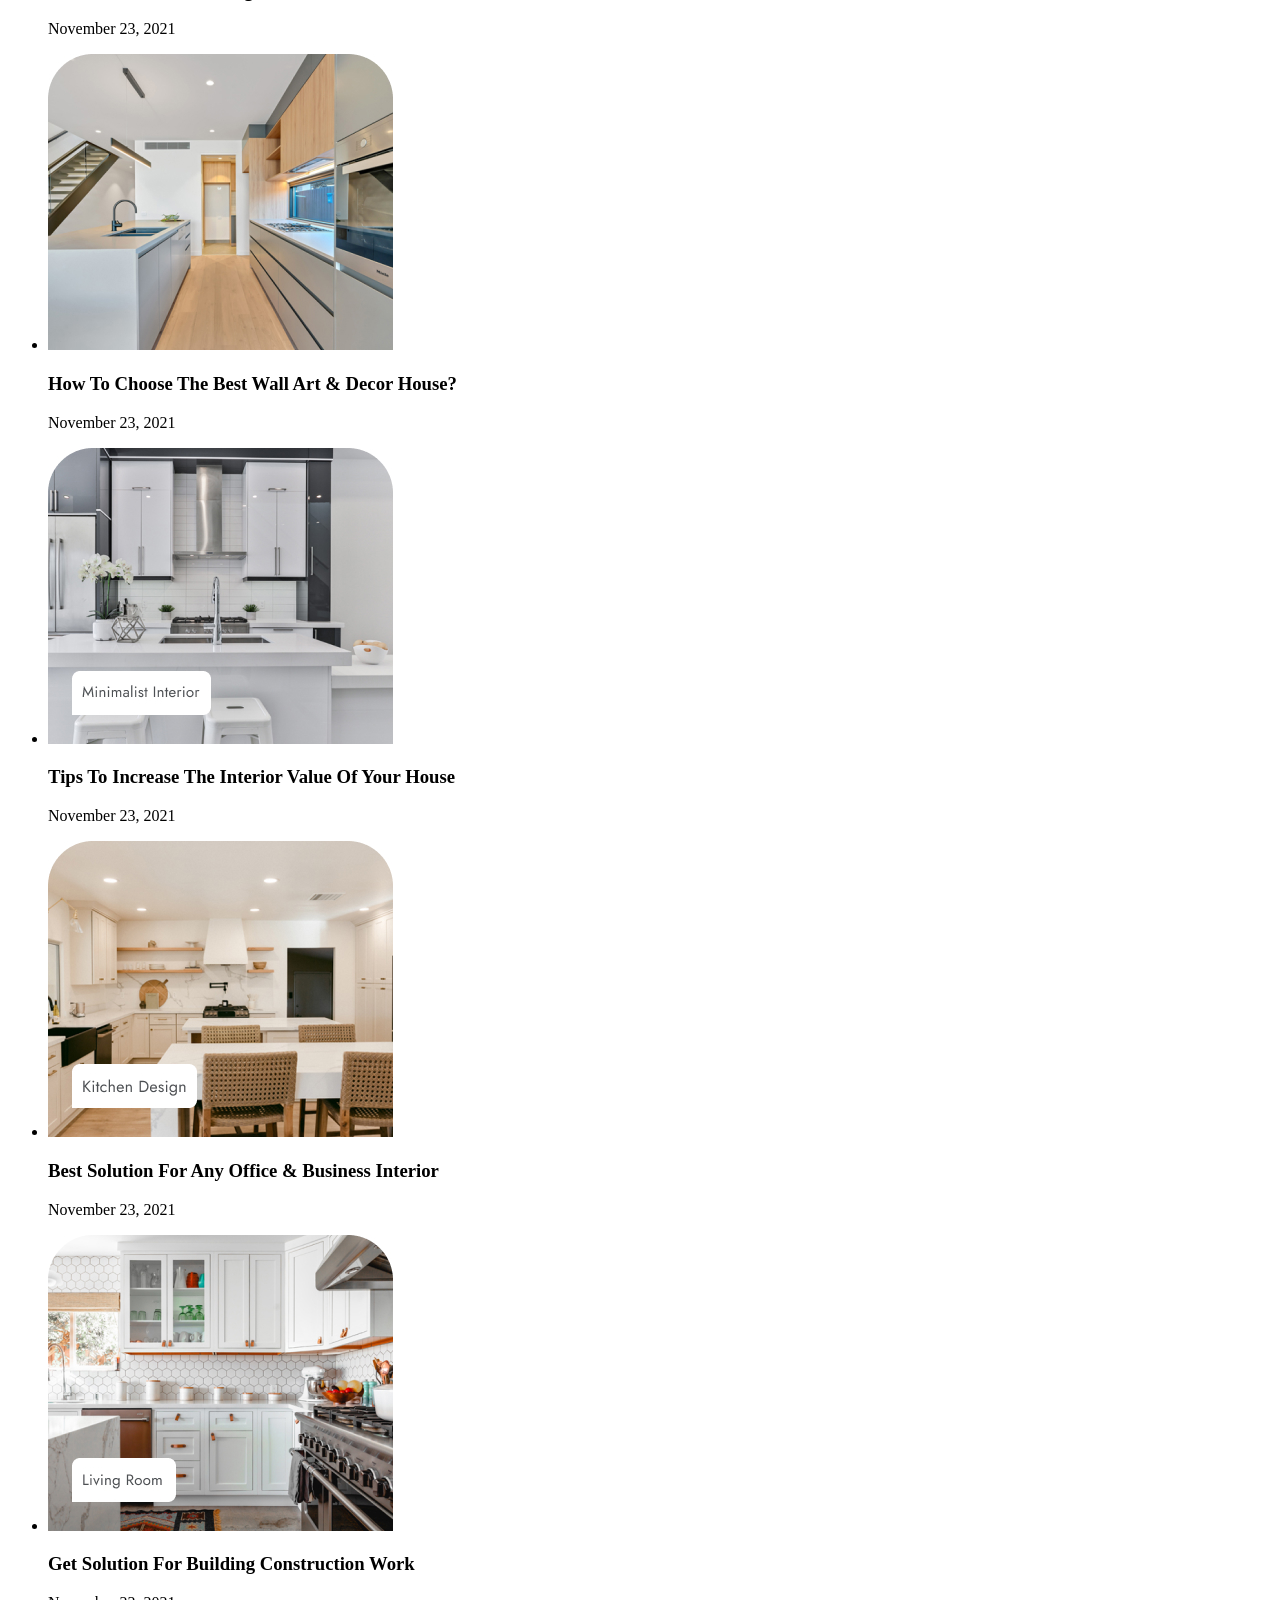
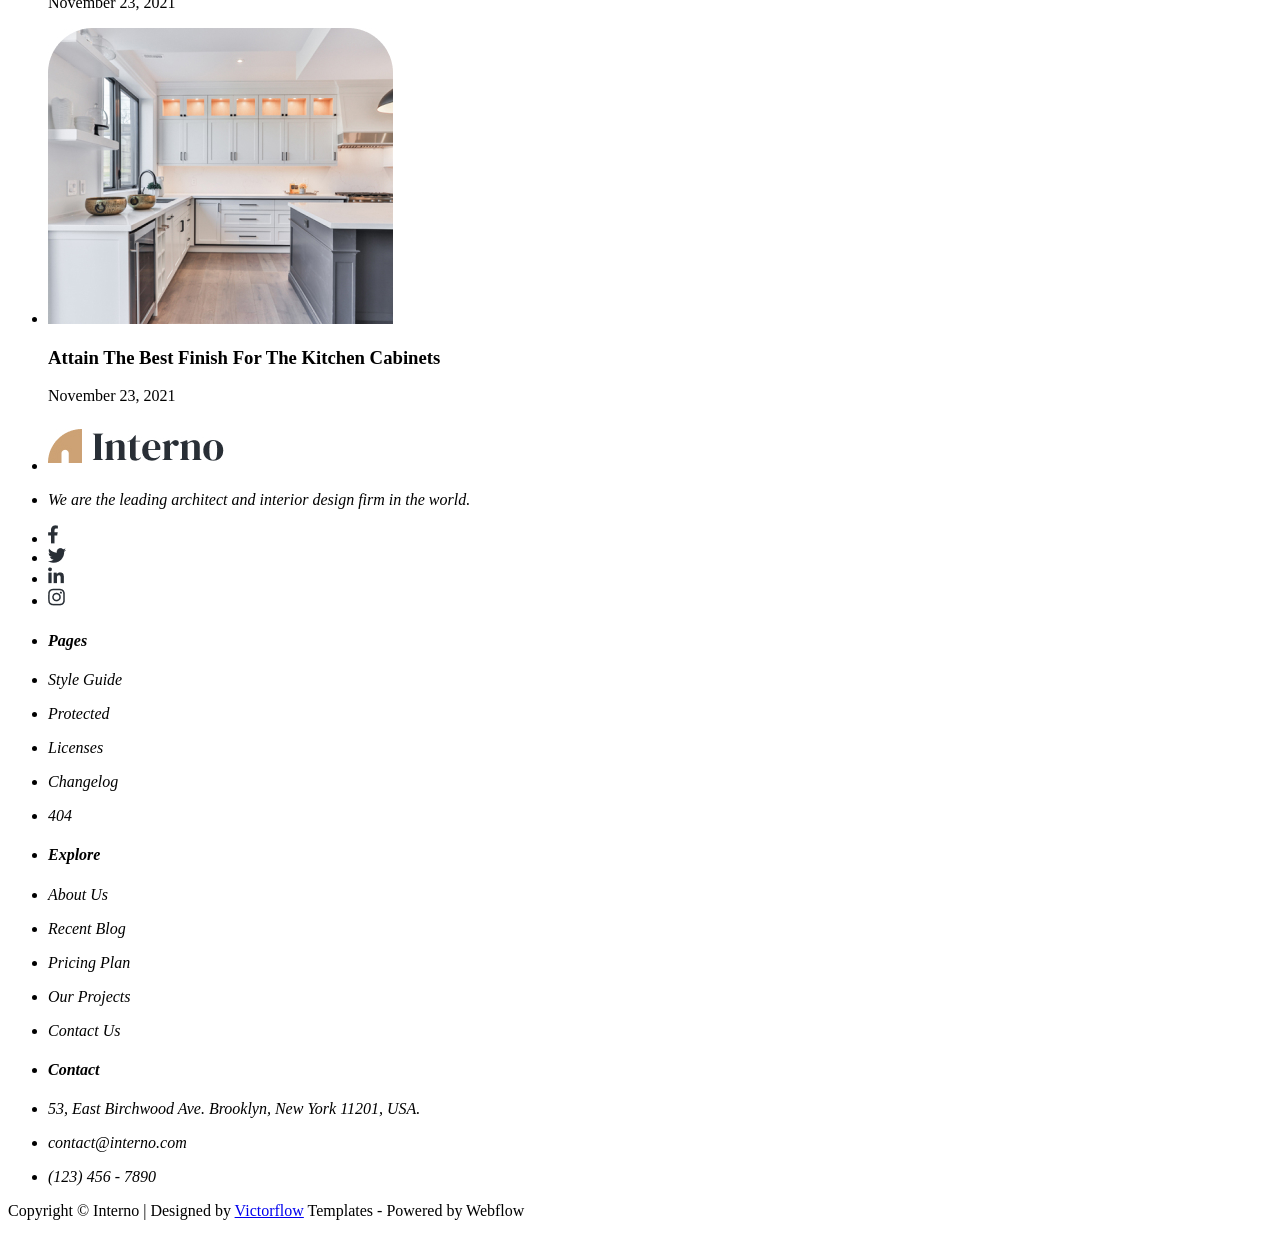
==== commit 2a5f6028: "sgf" ====
--- a/index.html
+++ b/index.html
@@ -1,138 +1,133 @@
 <!DOCTYPE html>
 <html lang="en">
-  <head>
-    <meta charset="UTF-8" />
-    <meta name="viewport" content="width=device-width, initial-scale=1.0" />
-    <title>Document</title>
-    <link
-      rel="stylesheet"
-      href="https://cdnjs.cloudflare.com/ajax/libs/modern-normalize/3.0.1/modern-normalize.min.css"
-      integrity="sha512-q6WgHqiHlKyOqslT/lgBgodhd03Wp4BEqKeW6nNtlOY4quzyG3VoQKFrieaCeSnuVseNKRGpGeDU3qPmabCANg=="
-      crossorigin="anonymous"
-      referrerpolicy="no-referrer"   />
-    <link rel="stylesheet" href="./reset.css" />
-    <link rel="stylesheet" href="./style.css">
-  </head>
-  <body>
+<head>
+  <meta charset="UTF-8">
+  <meta name="viewport" content="width=device-width, initial-scale=1.0">
+  <title>Modern Design</title>
+  <link rel="stylesheet" href="eght.css">
+</head>
+<body>
     <header>
-      <div class="container">
-        <nav class="nav">
-          <ul class="ligo">
-            <li class="nav-img">
-              <a href="./index.html" class="nav-link"
-                ><img src="./img/image.jpg" alt=""
-              /></a>
-            </li>
-          </ul>
-          <ul class="nav-list">
-            <li class="nav-item">
-              <a href="./index.html" class="nav-link" id="tut">Home</a>
-            </li>
-            <li class="nav-item"><a href="#" class="nav-link">About Us </a></li>
-            <li class="nav-item"><a href="#" class="nav-link">Services</a></li>
-            <li class="nav-item"><a href="#" class="nav-link">Pages</a></li>
-            <li class="nav-item">
-              <a href="#" class="nav-link" id="q">Contact US</a>
-            </li>
-          </ul>
-        </nav>
-      </div>
-    </header>
-    <main>
-      <section class="hero">
         <div class="container">
-          <h1 class="hwon">Let's Create Your Dream Interior</h1>
-          <p class="hero-p">
-            The world needs innovators and problem solvers who turn challenges
-            into greater opportunities.
-          </p>
-          <button class="button-hero">Get Started</button>
-        </div>
-      </section>
-      <section class="ops">
-        <div class="container" id="ops-item">
-<div id="mov">
-              <h2 class="ops-heading">Interior Design</h2>
-              <p class="ops-subtitle">
-                Enhancing the interior to achieve a healthier environment for
-                the people using right space.
-              </p>
-              <p class="ops-subtitlee">
-                View More <img src="./img/strel.png" alt="" />
-              </p>
-            </div>
-            <div id="mov">
-              <h2 class="ops-heading">Furniture</h2>
-              <p class="ops-subtitle">
-                Movable articles that are used to make a room or building
-                suitable for living or working.
-              </p>
-              <p class="ops-subtitlee">
-                View More <img src="./img/strel.png" alt="" />
-              </p>
-            </div>
-            <div id="mov">
-              <h2 class="ops-heading">Flooring</h2>
-              <p class="ops-subtitle">
-                Thin object any finished material applied over a floor structure
-                to provide a walking surface.
-              </p>
-              <p class="ops-subtitlee">
-                View More<img src="./img/strel.png" alt="" />
-              </p>
-            </div>
-        </div>
-      </section>
-      <section class="tackle" ">
-        <div class="container">
-          <h2 class="tackle-heading">We Tackle The Most Challenging Designs</h2>
-          <p class="tackle-subtitle">
-            The world needs innovators and problem solvers who turn challenges
-            into greater opportunities. We have an insatiable curiosity about
-            transformative trends challenging the status.
-          </p>
-          <img src="#" alt="" />
-          <p class="nomer">012345678</p>
-          <p class="nomer-name">Call Us Anytime</p>
-          <button class="nomer-bot">Get Free Estimate</button>
-        </div>
-        <img src="./img/room.jpg" alt="" class="room" />
-      </section>
-      <section class="comand">
-        <div class="container">
-          <h2 class="comand-heading">What the People Thinks About Interno</h2>
-          <ul>
-            <li class="comend">
-              <img src="#" alt="" />
-              <h3 class="comend-opc">Lisa Clairton</h3>
-              <p class="comend-opcc">New York, USA</p>
-              <p class="comend-p">
-                We selected Interno interior because of rigorous design
-                background & education.
-              </p>
-            </li>
-            <li class="comend">
-              <img src="#" alt="" />
-              <h3 class="comend-opc">David Knight</h3>
-              <p class="comend-opcc">Sydney, Australia</p>
-              <p class="comend-p">
-                The team exceeded our expectations and emerged as leaders of our
-                project’s.
-              </p>
-            </li>
-            <li class="comend">
-              <img src="#" alt="" />
-              <h3 class="comend-opc">Lisa Clairton</h3>
-              <p class="comend-opcc">Paris, France</p>
-              <p class="comend-p">
-                They balanced the architectural vision and the project realities
-                beautifully.
-              </p>
-            </li>
-          </ul>
-        </div>
-      </section>
-      <section>
+          <nav class="nav">
+            <ul class="ligo">
+              <li class="nav-img">
+                <a href="./index.html" class="nav-link"
+                  ><img src="./img/interno.jpg" alt=""
+                /></a>
+              </li>
+            </ul>
+            <ul class="nav-list">
+              <li class="nav-item">
+                <a href="./index.html" class="nav-link" id="tut">Home</a>
+              </li>
+              <li class="nav-item"><a href="#" class="nav-link">About Us </a></li>
+              <li class="nav-item"><a href="#" class="nav-link">Services</a></li>
+              <li class="nav-item"><a href="#" class="nav-link">Pages</a></li>
+              <li class="nav-item">
+                <a href="#" class="nav-link" id="q">Contact US</a>
+              </li>
+            </ul>
+          </nav>
+        </div>
+      </header>
+      <main>
+        <section class="hero">
+          <div class="container">
+            <h1 class="hwon">Let's Create Your Dream Interior</h1>
+            <p class="hero-p">
+              The world needs innovators and problem solvers who turn challenges
+              into greater opportunities.
+            </p>
+            <button class="button-hero">Get Started</button>
+          </div>
+        </section>
+        <section class="ops">
+          <div class="container" id="ops-item">
+  <div id="mov">
+                <h2 class="ops-heading">Interior Design</h2>
+                <p class="ops-subtitle">
+                  Enhancing the interior to achieve a healthier environment for
+                  the people using right space.
+                </p>
+                <p class="ops-subtitlee">
+                  View More <img src="./img/strel.png" alt="" />
+                </p>
+              </div>
+              <div id="mov">
+                <h2 class="ops-heading">Furniture</h2>
+                <p class="ops-subtitle">
+                  Movable articles that are used to make a room or building
+                  suitable for living or working.
+                </p>
+                <p class="ops-subtitlee">
+                  View More <img src="./img/strel.png" alt="" />
+                </p>
+              </div>
+              <div id="mov">
+                <h2 class="ops-heading">Flooring</h2>
+                <p class="ops-subtitle">
+                  Thin object any finished material applied over a floor structure
+                  to provide a walking surface.
+                </p>
+                <p class="ops-subtitlee">
+                  View More<img src="./img/strel.png" alt="" />
+                </p>
+              </div>
+          </div>
+        </section>
+  <section class="container">
+    <div class="text-content">
+      <h1>We Tackle The Most Challenging Designs</h1>
+      <p>
+        The world needs innovators and problem solvers who turn challenges into greater opportunities.
+        We have an insatiable curiosity about transformative trends challenging the status.
+      </p>
+      <div class="contact">
+        <div class="phone">
+          <span class="icon">📞</span>
+          <div>
+            <p>012345678</p>
+            <small>Call Us Anytime</small>
+          </div>
+        </div>
+        <a href="#" class="button">Get Free Estimate →</a>
+      </div>
+    </div>
+    <div class="image-content">
+      <img src="./img/room.jpg  " alt="Modern kitchen design">
+    </div>
+  </section>
+  <section class="testimonials">
+    <h2>What the People Thinks About Interno</h2>
+    <div class="cards">
+      <div class="card">
+        <img src="./img/lisa.jpg" alt="Lisa Clairton">
+        <h3>Lisa Clairton</h3>
+        <p class="location">New York, USA</p>
+        <p class="feedback">
+          We selected Interno interior because of rigorous design background & education.
+        </p>
+      </div>
+      <div class="card">
+        <img src="./img/david.jpg" alt="David Knight">
+        <h3>David Knight</h3>
+        <p class="location">Sydney, Australia</p>
+        <p class="feedback">
+          The team exceeded our expectations and emerged as leaders of our project’s.
+        </p>
+      </div>
+      <div class="card">
+        <img src="./img/lissa.jpg" alt="Lisa Clairton">
+        <h3>Lisa Clairton</h3>
+        <p class="location">Paris, France</p>
+        <p class="feedback">
+          They balanced the architectural vision and the project realities beautifully.
+        </p>
+      </div>
+    </div>
+  </section>
+        <section>
         <div class="container">
           <ul>
             <li><img src="./img/home.jpg" alt="" class="bren" /></li>
@@ -142,113 +137,164 @@
             <li><img src="./img/classic.jpg" alt="" class="bren" /></li>
           </ul>
         </div>
-      </section>
-      <section>
-        <div class="container">
-          <h2  class="recent">Recent Projects</h2>
-          <p class="recent-p">
-            With tools to make every part of your process more human and a
-            support team excited to help you, getting started with us never been
-            easier.
-          </p>
-          <ul>
-            <li><img src="./img/roomw.jpg" alt="" class="roomw" /></li>
-            <li><h3 class="roomw-h">Winery Dry Creek Building</h3></li>
-            <li><p class="roomw-p">Art Modern</p></li>
-            <li><img src="./img/roomt.jpg" alt="" class="roomt" /></li>
-            <li><h3 class="roomw-hh">Creative Workplace Design</h3></li>
-            <li><p class="roomw-pp">Minimalist</p></li>
-            <li><img src="./img/roomth.jpg" alt="" class="roomw "  /></li>
-            <li><h3 class="roomw-h">Bedroom Interior Pot Work</h3></li>
-            <li><p class="roomw-p">Modern</p></li>
-            <li><img src="./img/roomf.jpg" alt="" class="roomt" /></li>
-            <li><h3 class="roomw-hh">Light Ambience Sepia Design</h3></li>
-            <li><p class="roomw-pp">Scandinavian</p></li>
-          </ul>
-        </div>
-      </section>
- <section>
-                <div class="container">
-<ul class="infa">
-    <li><h3 class="infa-g">12</h3></li>
-    <li><p class="infa-o">Years Of Experiance</p></li>
-    <li><h3 class="infa-g" id="g">5K</h3></li>
-    <li><p class="infa-o">Success Project</p></li>
-    <li><h3 class="infa-g" id="g">1K</h3></li>
-    <li><p class="infa-o">Active Project</p></li>
-    <li><h3 class="infa-g">4K</h3></li>
-    <li><p class="infa-o">Happy Customers</p></li>
-</ul>
-                </div>
-            </section> 
-      <!-- <section>
-                <div class="container">
-                    <h2>Recent Blogs</h2>
-                    <p>Get updates about our latest trends and techniques used in interior design project works</p>
-                    <ul>
-                        <li><img src="" alt=""></li>
-                        <li><h3>Residential Interior Designer In New York, USA</h3></li>
-                        <li><p>November 23, 2021</p></li>
-                        <li><img src="" alt=""></li>
-                        <li><img src="" alt=""></li>
-                        <li><h3>How To Choose The Best Wall Art & Decor House?</h3></li>
-                        <li><p>November 23, 2021</p></li>
-                        <li><img src="" alt=""></li>
-                        <li><img src="" alt=""></li>
-                        <li><h3>Tips To Increase The Interior Value Of Your House</h3></li>
-                        <li><p>November 23, 2021</p></li>
-                        <li><img src="" alt=""></li>
-                        <li><img src="" alt=""></li>
-                        <li><h3>Best Solution For Any Office & Business Interior</h3></li>
-                        <li><p>November 23, 2021</p></li>
-                        <li><img src="" alt=""></li>
-                        <li><img src="" alt=""></li>
-                        <li><h3>Get Solution For Building Construction Work</h3></li>
-                        <li><p>November 23, 2021  </p></li>
-                        <li><img src="" alt=""></li>
-                        <li><img src="" alt=""></li>
-                        <li><h3>Attain The Best Finish For The Kitchen Cabinets</h3></li>
-                        <li><p>November 23, 2021</p></li>
-                        <li><img src="" alt=""></li>
-                    </ul>
-                </div>
-            </section> -->
-      <!-- <section>
-                <div class="container">
-<h2>Wanna join the interno?</h2>
-<p>Contact Us & Get a Free Consultation</p>
-<button><p></p><img src="" alt=""></button>
-                </div>
-            </section> -->
-    </main>
-    <!-- <footer>
-           <address>
-            <div class="container">
-           <a href=""> <img src="./img/image.jpg" alt=""></a>
-            <p>We are the leading architect and interior design firm in the world.</p>
-            <img src="" alt="">
-            <img src="" alt="">
-            <img src="" alt="">
-            <img src="" alt="">
-            <p>Pages</p>
-            <p>Style Guide</p>
-            <p>Protected</p>
-            <p>Licenses</p>
-            <p>Changelog</p>
-            <p>404</p>
-            <p>Explore</p>
-            <p>About Us</p>
-            <p>Recent Blog</p>
-            <p>Pricing Plan</p>
-            <p>Our Projects</p>
-            <p>Contact Us</p>
-            <p>Contact</p>
-            <p>53, East Birchwood Ave. Brooklyn, New York 11201, USA.</p>
-            <p>contact@interno.com</p>
-            <p>(123) 456 - 7890</p>
-           </address>
-           <p>Copyright © Interno | Designed by <span><a href=""></a>Victorflow</span>Templates - Powered by <span>Webflow</span></p>
-        </div>
-        </footer> -->
-  </body>
+      </section>  
+  <section class="container">
+    <h2 class="recentt">Recent Projects</h2>
+    <p class="recentt-p">
+      With tools to make every part of your process more human and a support team
+      excited to help you, getting started with us has never been easier.
+    </p>
+    <ul class="projects-grid">
+      <li class="project-item">
+        <img src="./img/roomw.jpg" alt="Winery Dry Creek Building" class="project-img" />
+        <h3 class="project-title">Winery Dry Creek Building</h3>
+        <p class="project-style">Art Modern</p>
+      </li>
+      <li class="project-item">
+        <img src="./img/roomt.jpg" alt="Creative Workplace Design" class="project-img" />
+        <h3 class="project-title">Creative Workplace Design</h3>
+        <p class="project-style">Minimalist</p>
+      </li>
+      <li class="project-item">
+        <img src="./img/roomth.jpg" alt="Bedroom Interior Pot Work" class="project-img" />
+        <h3 class="project-title">Bedroom Interior Pot Work</h3>
+        <p class="project-style">Modern</p>
+      </li>
+      <li class="project-item">
+        <img src="./img/roomf.jpg" alt="Light Ambience Sepia Design" class="project-img" />
+        <h3 class="project-title">Light Ambience Sepia Design</h3>
+        <p class="project-style">Scandinavian</p>
+      </li>
+    </ul>
+  </section>
+<section class="stats-section">
+  <div class="container">
+    <div class="stats-grid">
+      <div class="stat-item">
+        <h2>12</h2>
+        <p>Years Of Experience</p>
+      </div>
+      <div class="divider"></div>
+      <div class="stat-item">
+        <h2>5K</h2>
+        <p>Success Project</p>
+      </div>
+      <div class="divider"></div>
+      <div class="stat-item">
+        <h2>1K</h2>
+        <p>Active Project</p>
+      </div>
+      <div class="divider"></div>
+      <div class="stat-item">
+        <h2>4K</h2>
+        <p>Happy Customers</p>
+      </div>
+    </div>
+  </div>
+</section>
+  <section class="recent">
+    <div class="container">
+      <h2 class="recent-h">Recent Blogs</h2>
+      <p class="recent-p">
+        Get updates about our latest trends and techniques used in interior design
+        project works
+      </p>
+      <ul class="blogs-grid">
+        <li class="blog-item">
+          <img src="./img/residetion.jpg" alt="Residential Interior" />
+          <h3 class="recent-nazwa">
+            Residential Interior Designer In New York, USA
+          </h3>
+          <p class="recent-pp">November 23, 2021</p>
+        </li>
+        <li class="blog-item">
+          <img src="./img/art.jpg" alt="Wall Art & Decor" />
+          <h3 class="recent-nazwa">
+            How To Choose The Best Wall Art & Decor House?
+          </h3>
+          <p class="recent-pp">November 23, 2021</p>
+        </li>
+        <li class="blog-item">
+          <img src="./img/tips.jpg" alt="Interior Tips" />
+          <h3 class="recent-nazwa">
+            Tips To Increase The Interior Value Of Your House
+          </h3>
+          <p class="recent-pp">November 23, 2021</p>
+        </li>
+        <li class="blog-item">
+          <img src="./img/best.jpg" alt="Office Interior" />
+          <h3 class="recent-nazwa">
+            Best Solution For Any Office & Business Interior
+          </h3>
+          <p class="recent-pp">November 23, 2021</p>
+        </li>
+        <li class="blog-item">
+          <img src="./img/get.jpg" alt="Building Construction" />
+          <h3 class="recent-nazwa">
+            Get Solution For Building Construction Work
+          </h3>
+          <p class="recent-pp">November 23, 2021</p>
+        </li>
+        <li class="blog-item">
+          <img src="./img/decorhome.jpg" alt="Kitchen Cabinets" />
+          <h3 class="recent-nazwa">
+            Attain The Best Finish For The Kitchen Cabinets
+          </h3>
+          <p class="recent-pp">November 23, 2021</p>
+        </li>
+      </ul>
+    </div>
+  </section>
+  </main>
+  <footer>
+    <address class="address">
+      <div class="container">
+        <div class="footer-grid">
+          <ul>
+            <li>
+              <a href=""><img src="./img/interno.jpg" alt="Company Logo" /></a>
+            </li>
+            <li>
+              <p id="fo-p">We are the leading architect and interior design firm in the world.</p>
+            </li>
+            <li><img src="./img/f.jpg" alt=""></li>
+            <li><img src="./img/bert.jpg" alt=""></li>
+            <li><img src="./img/in.jpg" alt=""></li>
+            <li><img src="./img/fotog.jpg" alt=""></li>
+          </ul>
+          <ul>
+            <li><h4>Pages</h4></li>
+            <li><p id="foo-p">Style Guide</p></li>
+            <li><p id="foo-p">Protected</p></li>
+            <li><p id="foo-p">Licenses</p></li>
+            <li><p id="foo-p">Changelog</p></li>
+            <li><p id="foo-p">404</p></li>
+          </ul>
+          <ul>
+            <li><h4>Explore</h4></li>
+            <li><p id="foo-p">About Us</p></li>
+            <li><p id="foo-p">Recent Blog</p></li>
+            <li><p id="foo-p">Pricing Plan</p></li>
+            <li><p id="foo-p">Our Projects</p></li>
+            <li><p id="foo-p">Contact Us</p></li>
+          </ul>
+          <ul>
+            <li><h4>Contact</h4></li>
+            <li><p id="foo-pp">53, East Birchwood Ave. Brooklyn, New York 11201, USA.</p></li>
+            <li><p id="foo-p">contact@interno.com</p></li>
+            <li><p id="foo-p">(123) 456 - 7890</p></li>
+          </ul>
+        </div>
+      </div>
+
+    </address>
+  </footer>
+  <div id="idd">
+      <p id="idd-text">
+        Copyright © Interno | Designed by
+        <span><a href="#">Victorflow</a></span> Templates - Powered by
+        <span>Webflow</span>
+      </p>
+        </div>
+</body>
 </html>
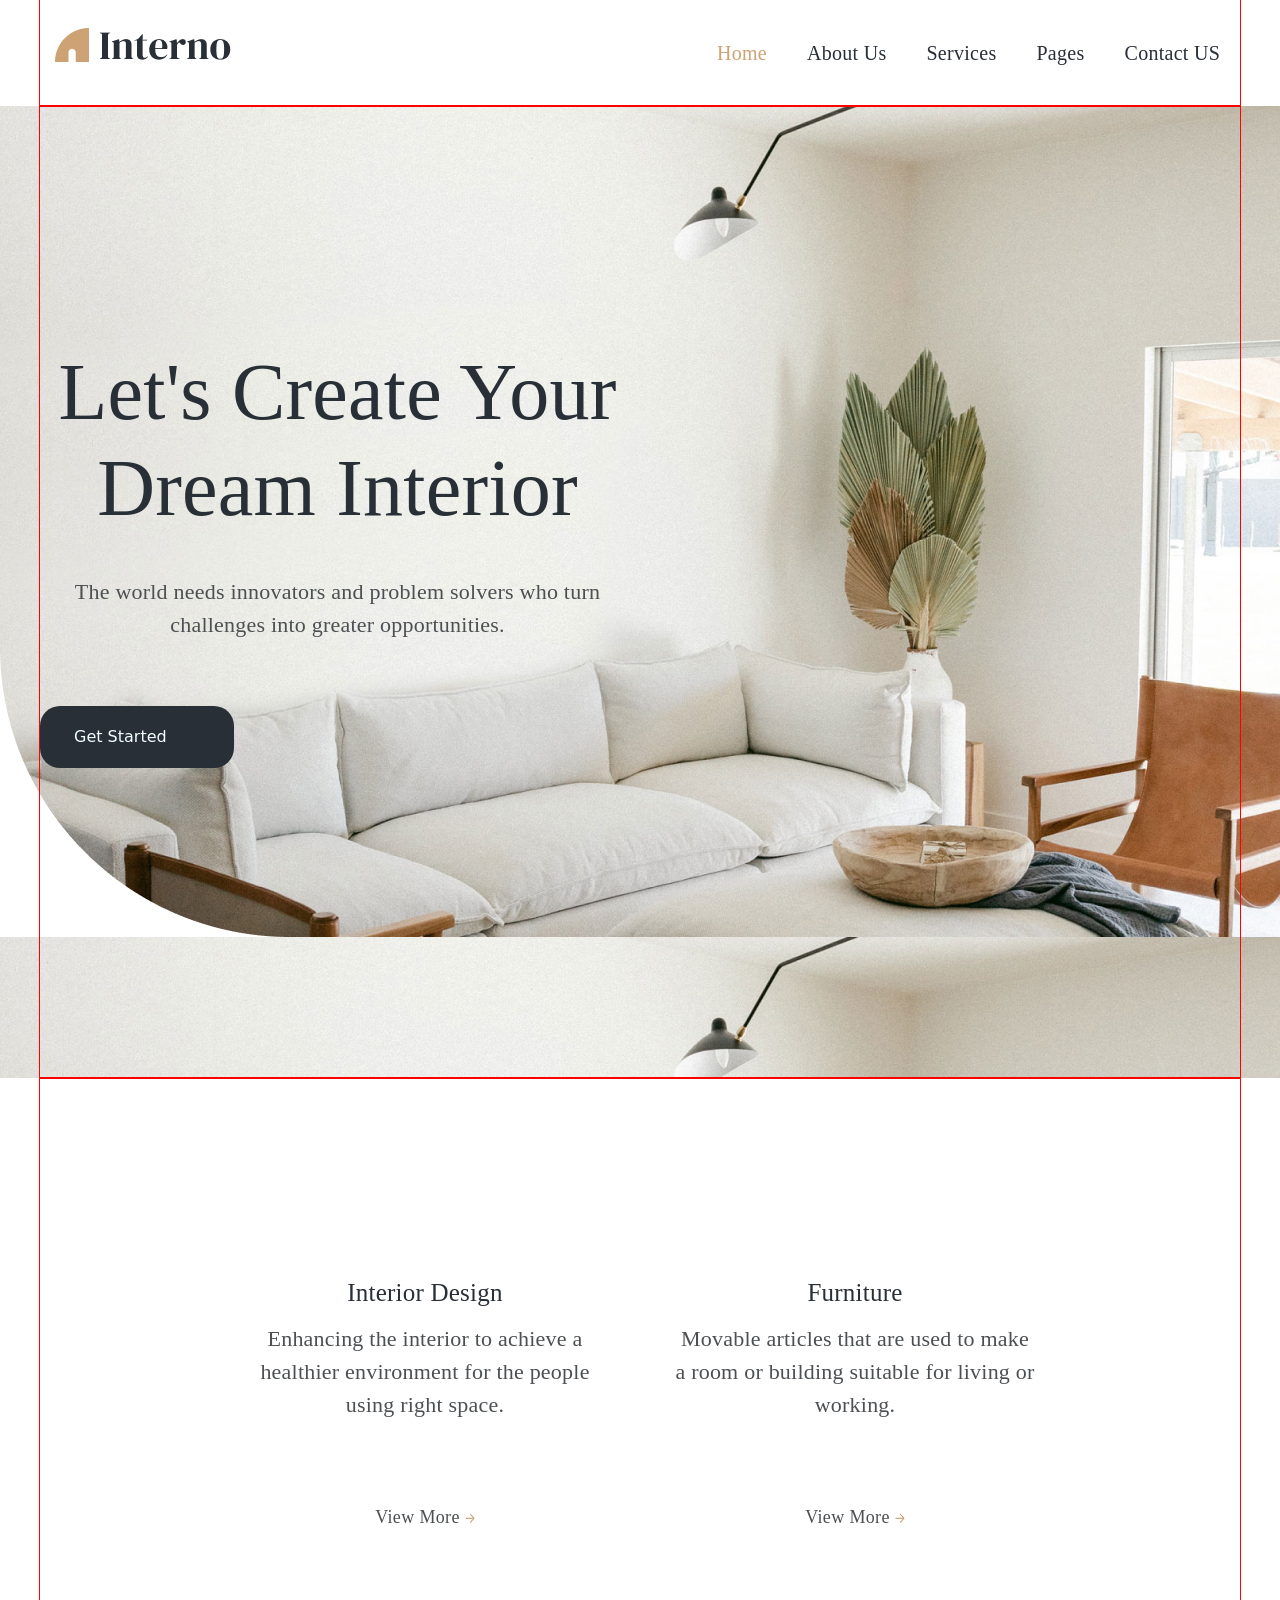
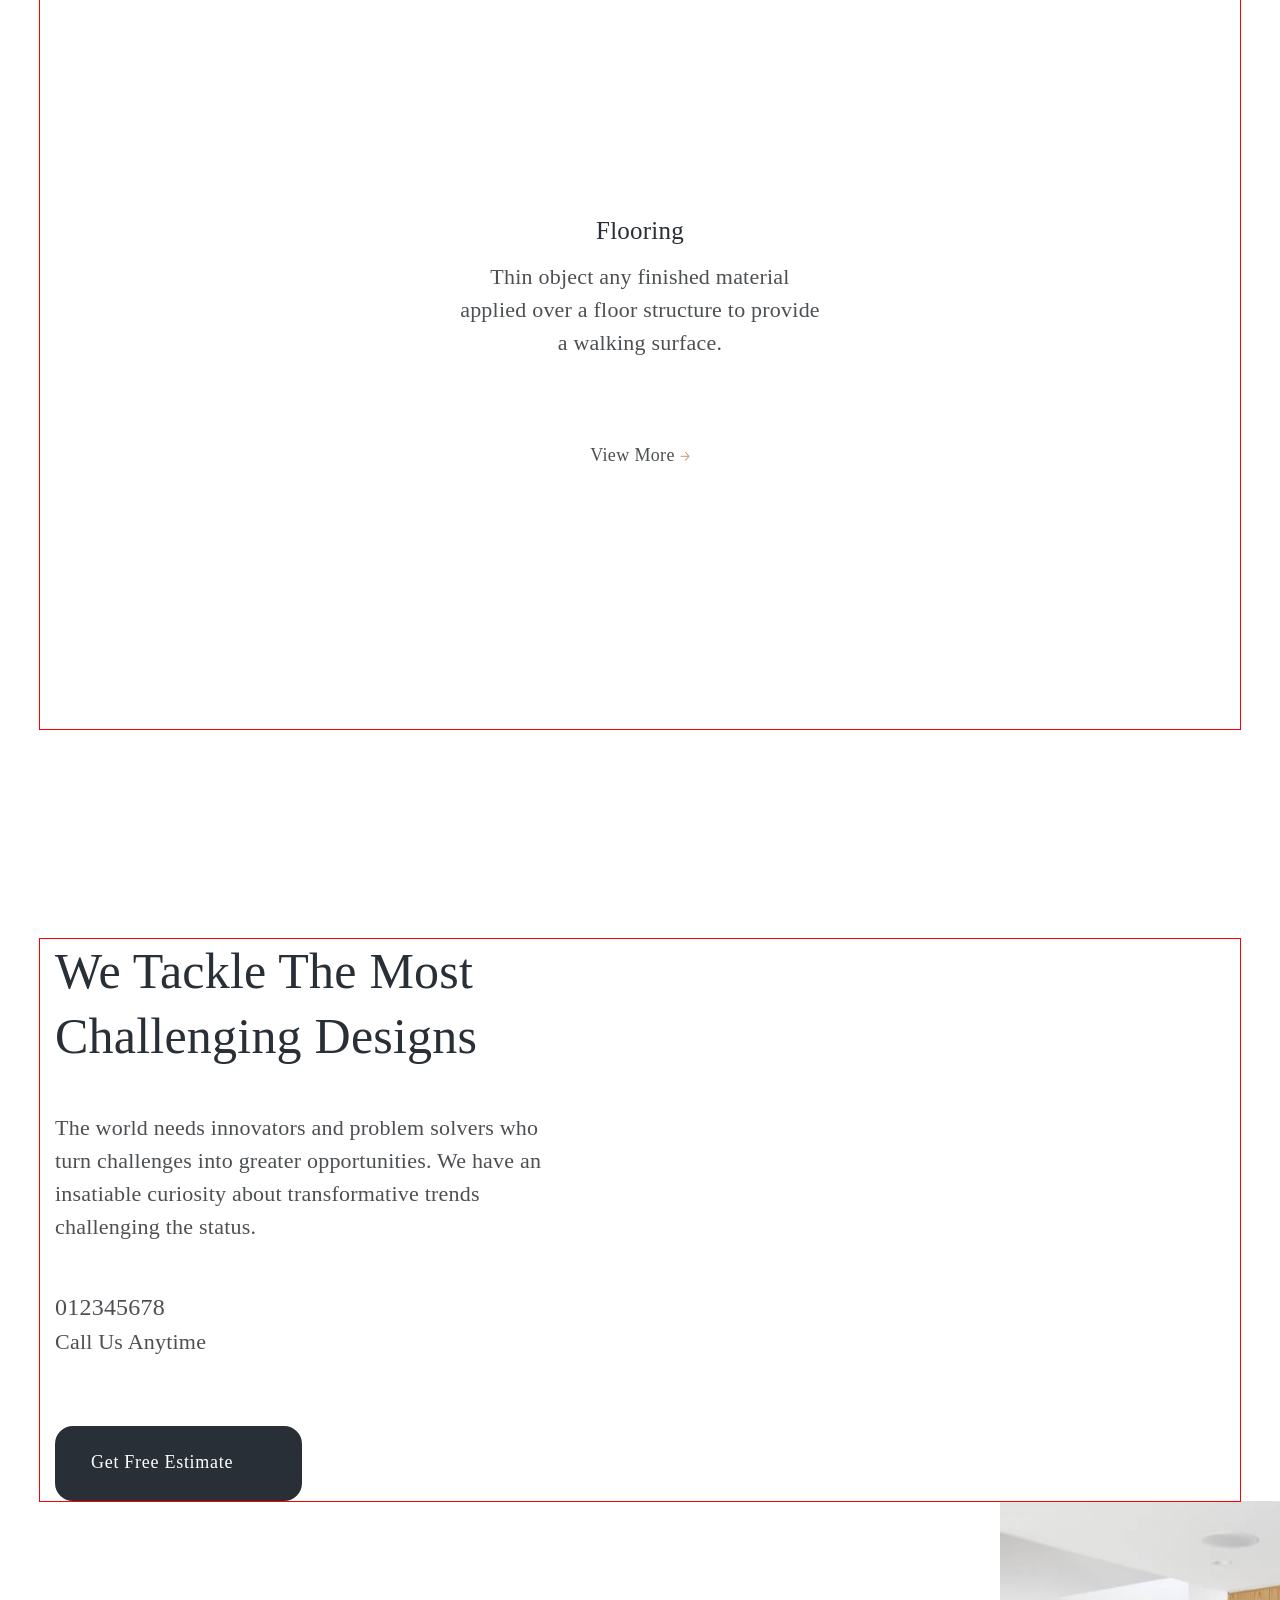
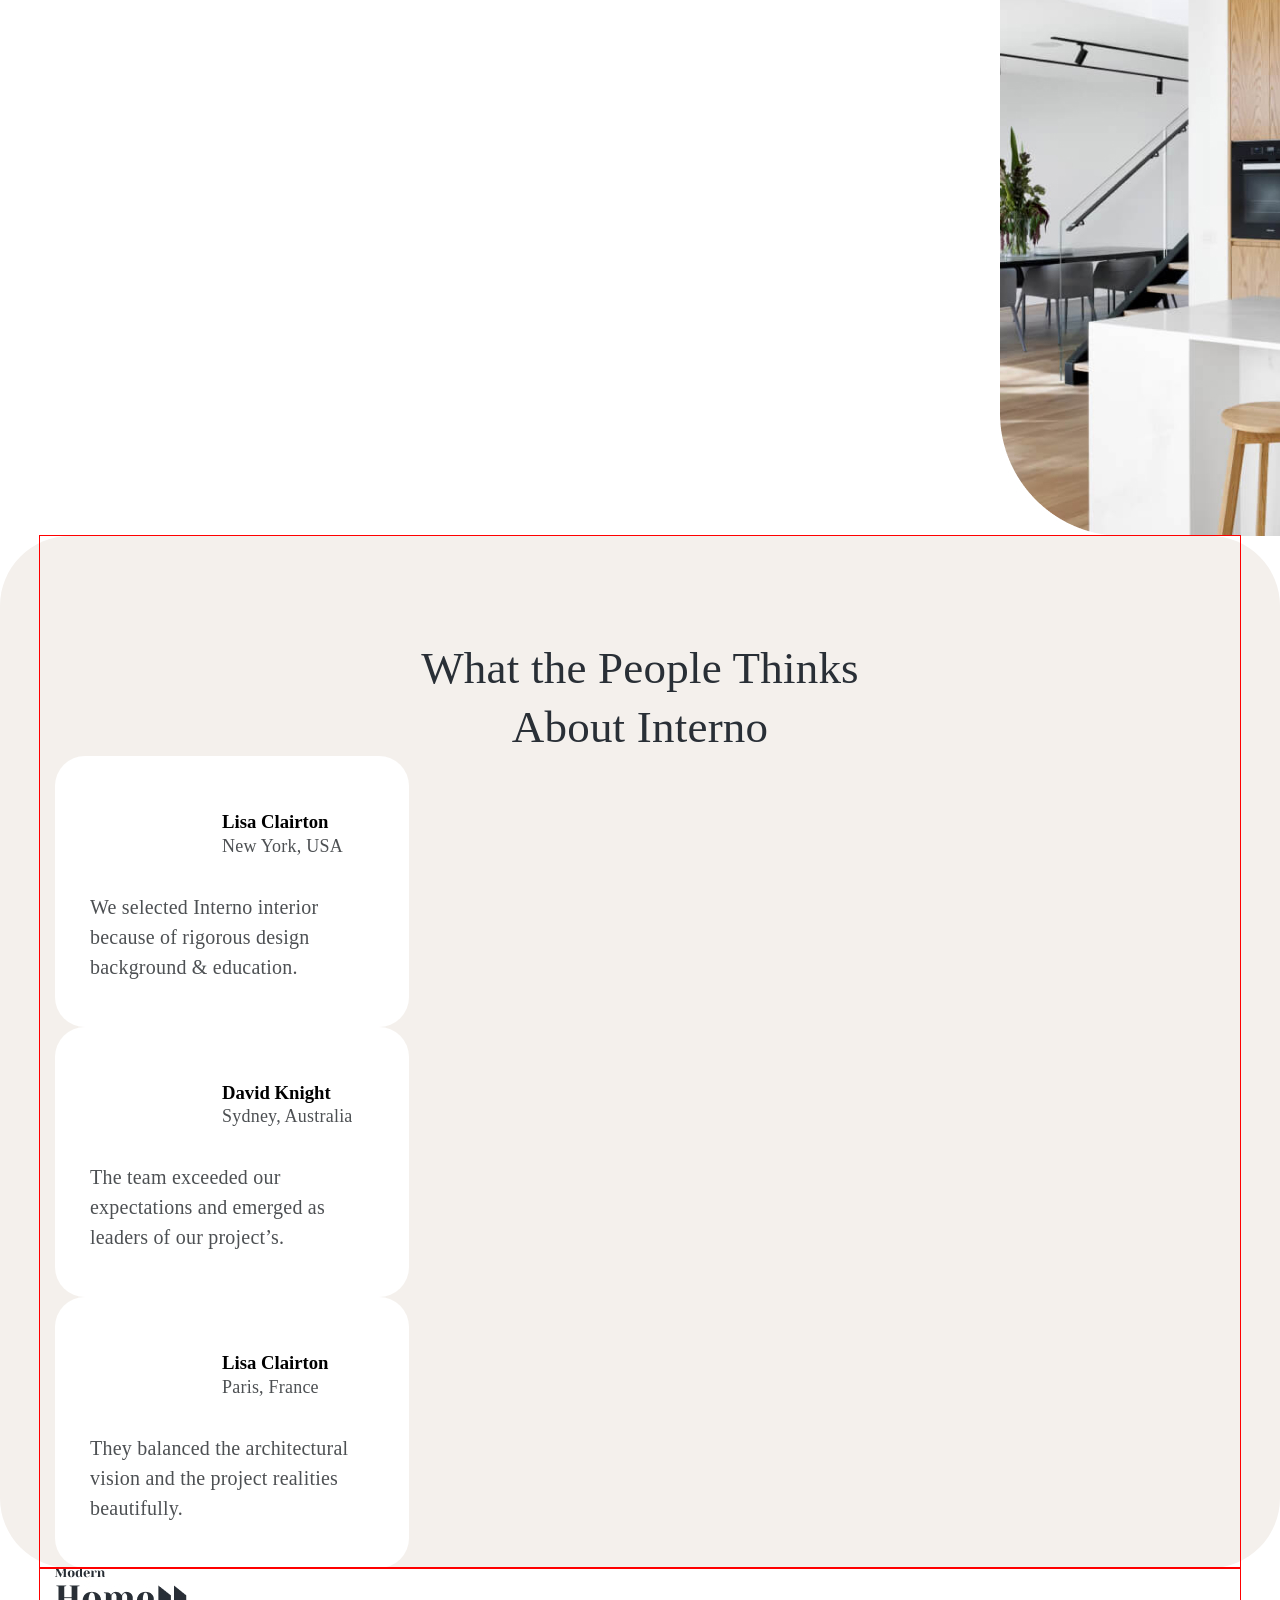
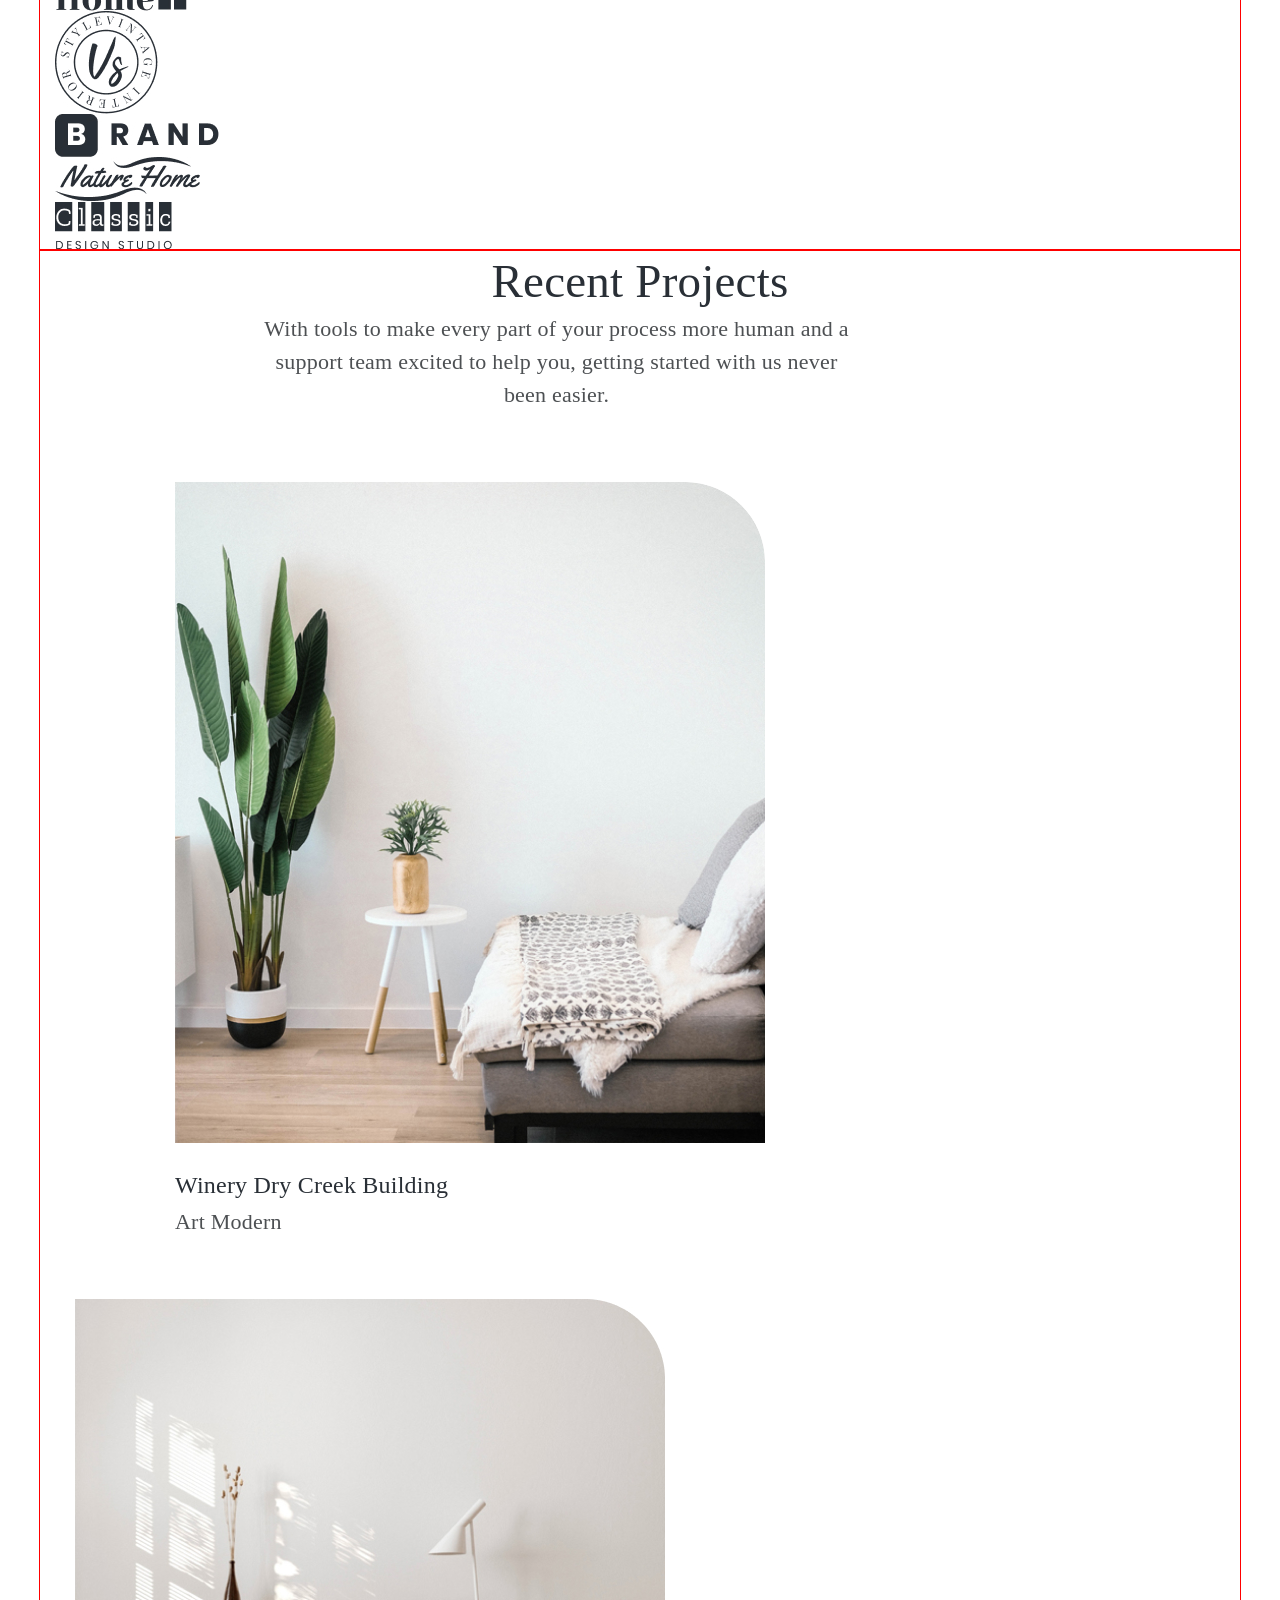
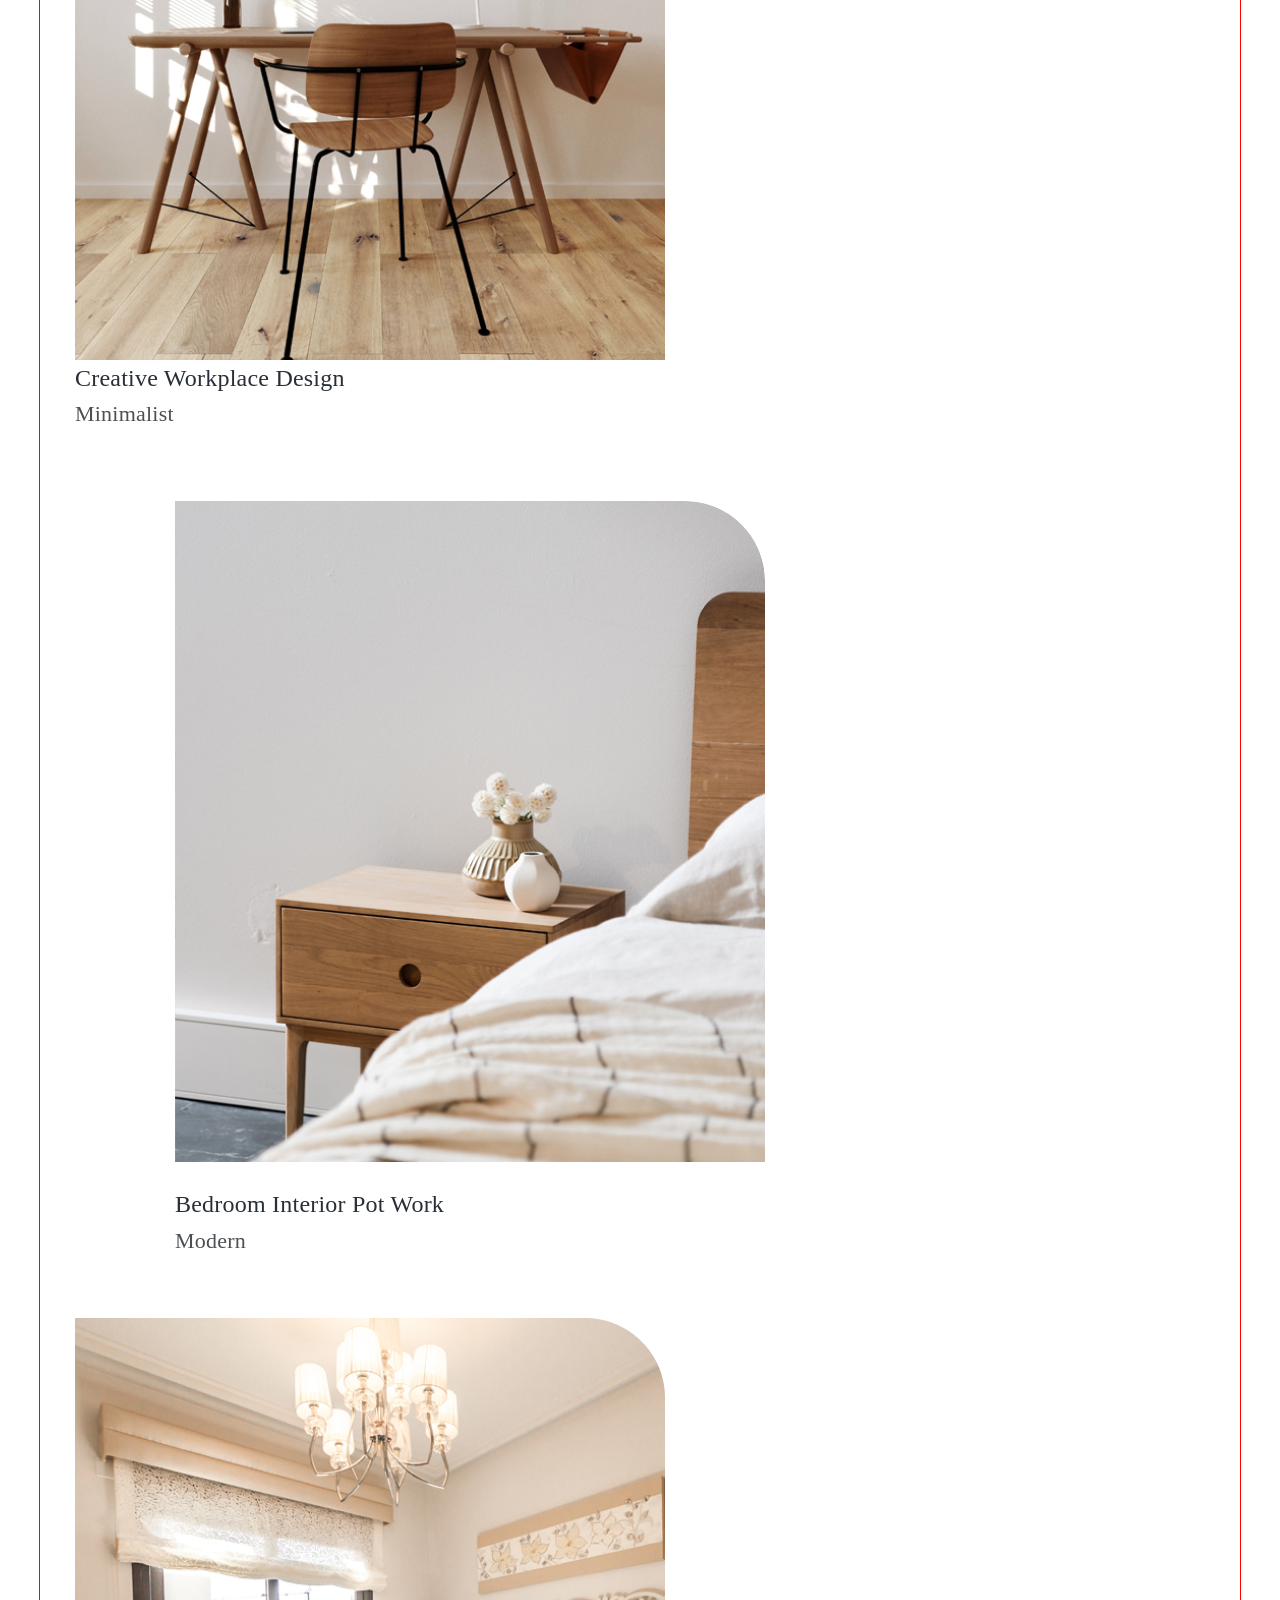
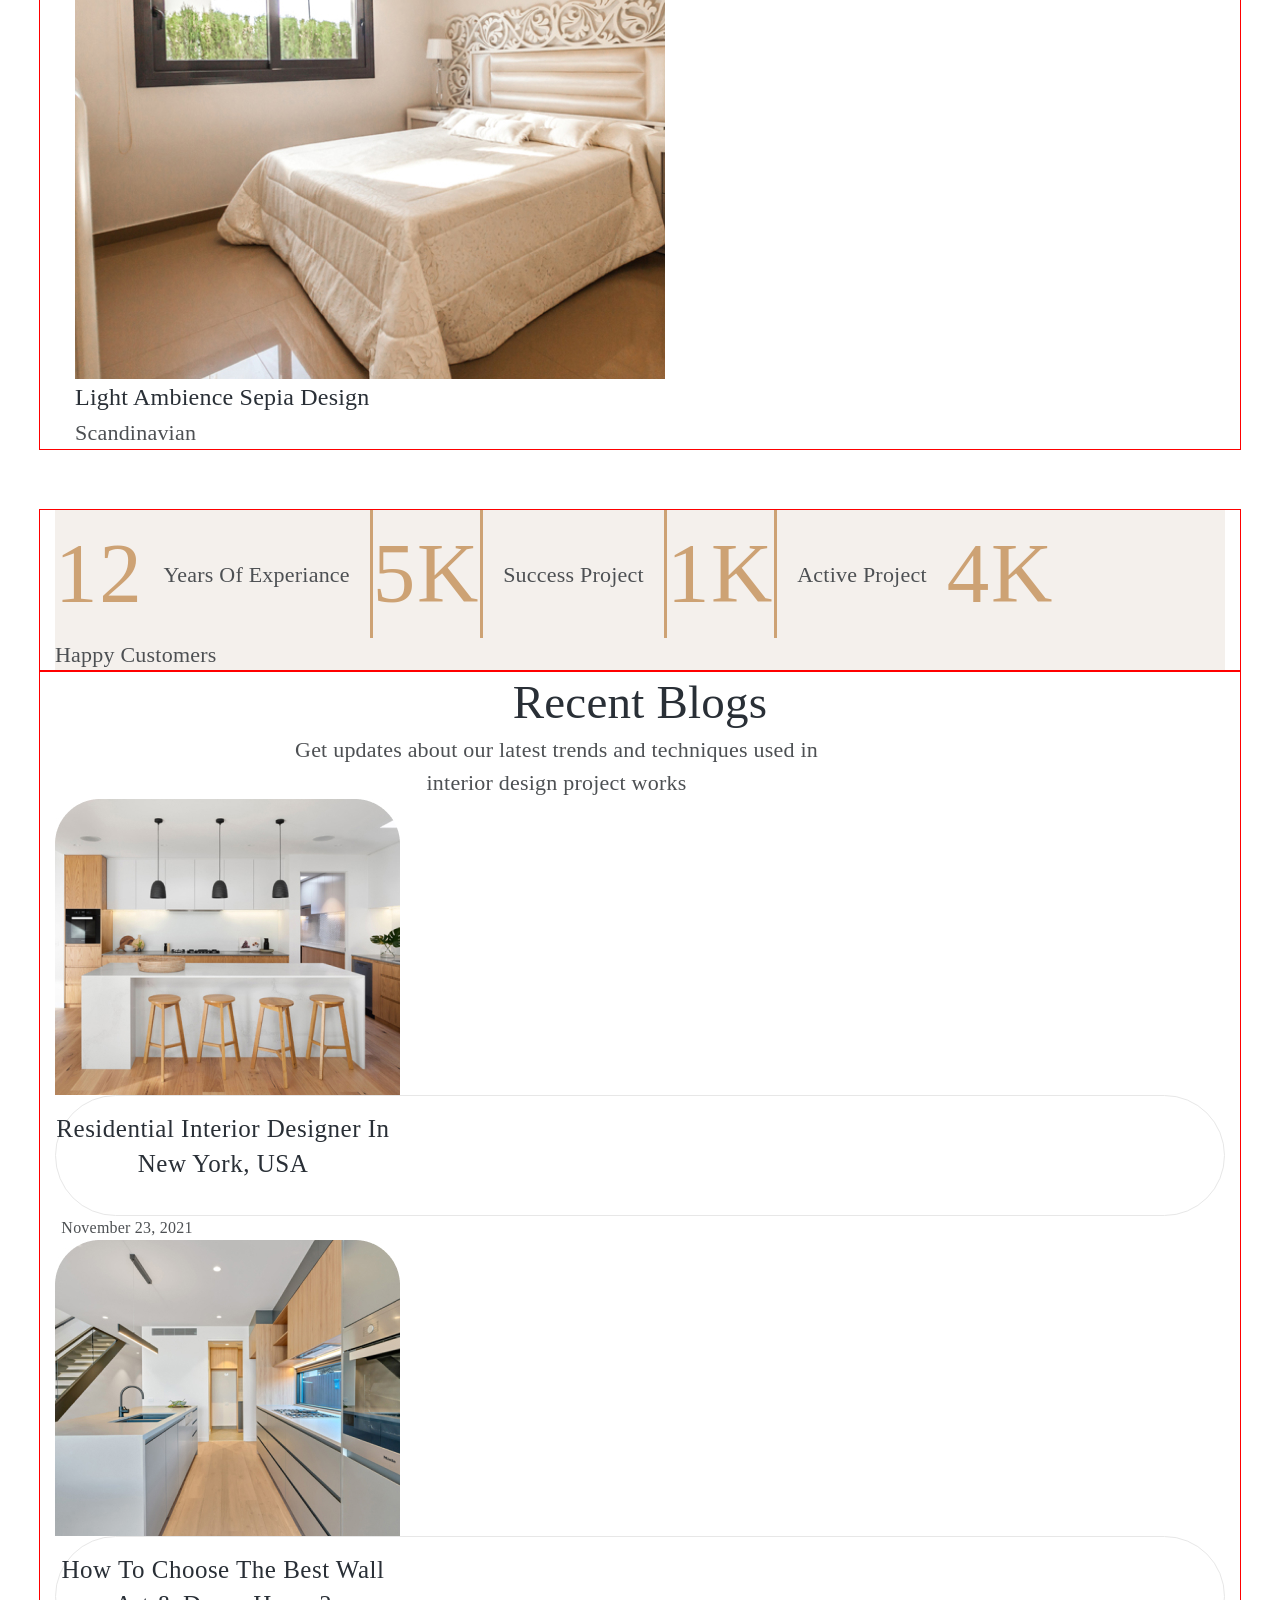
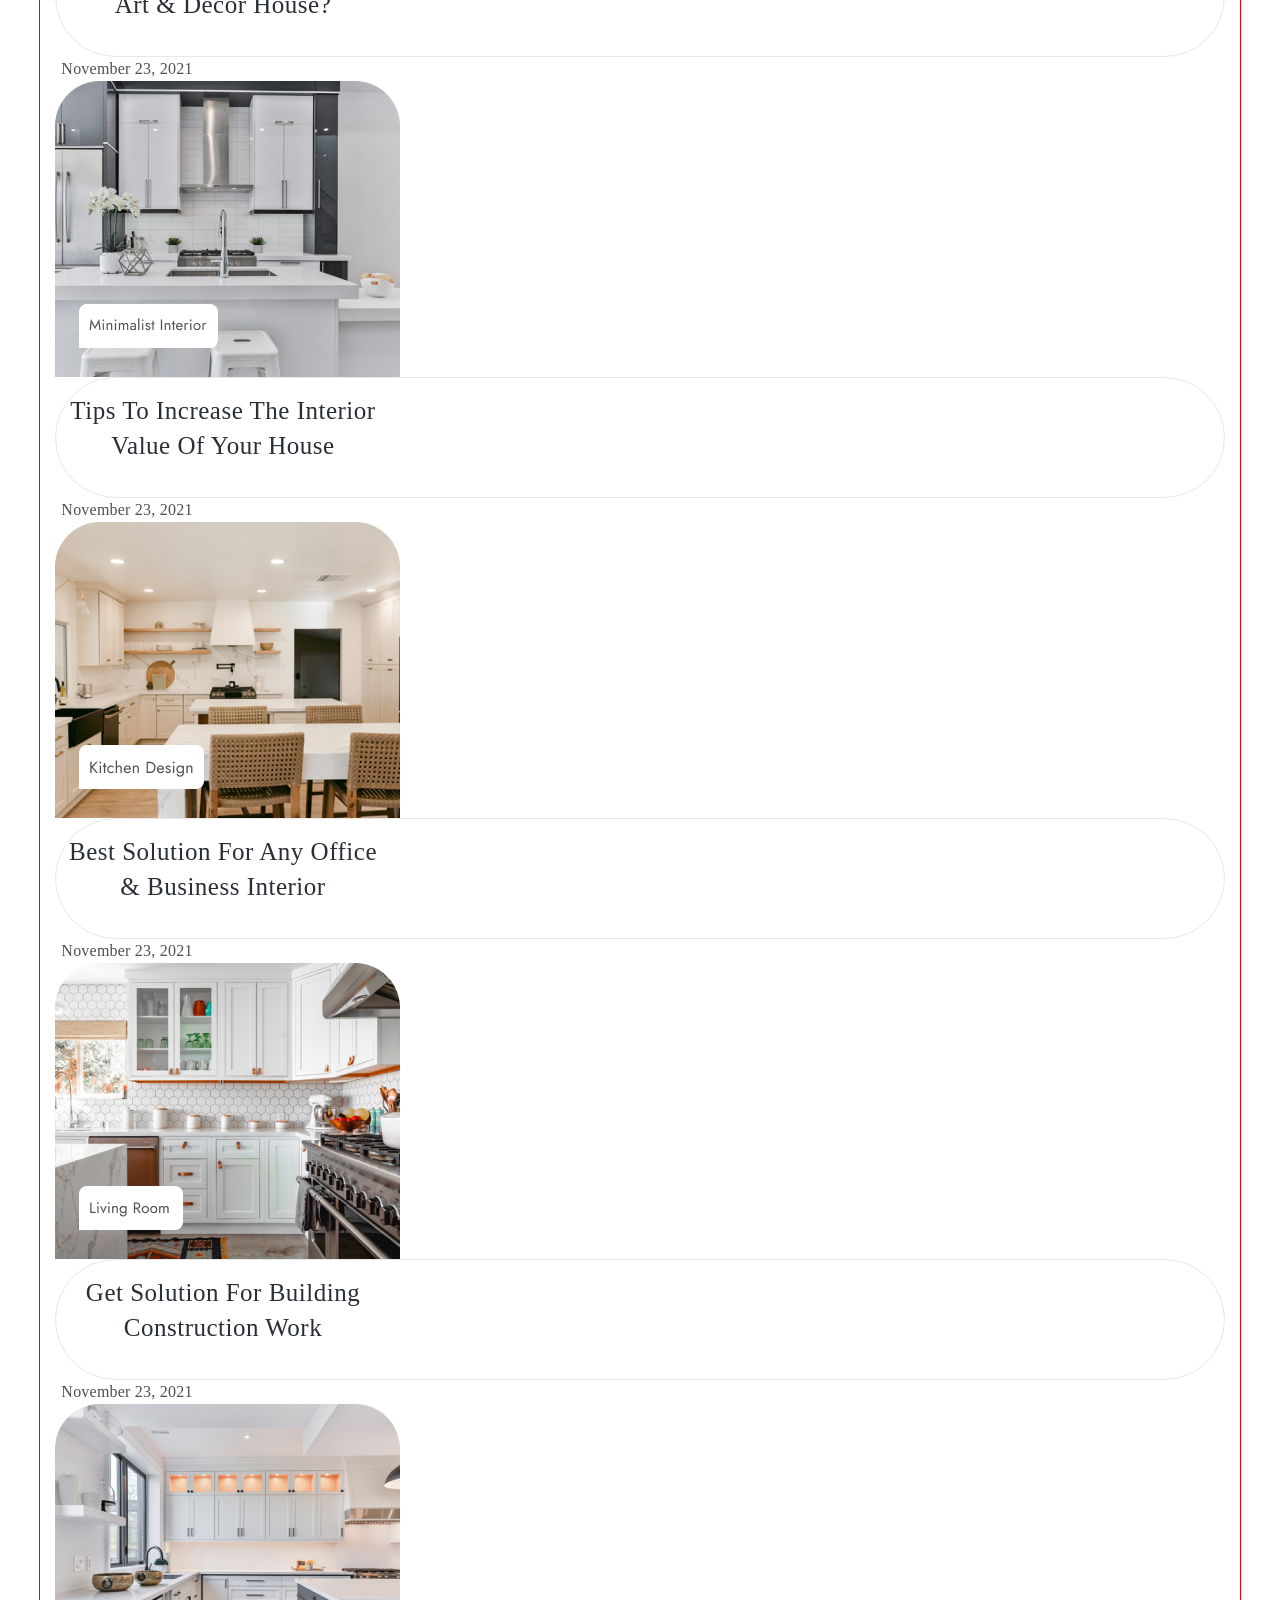
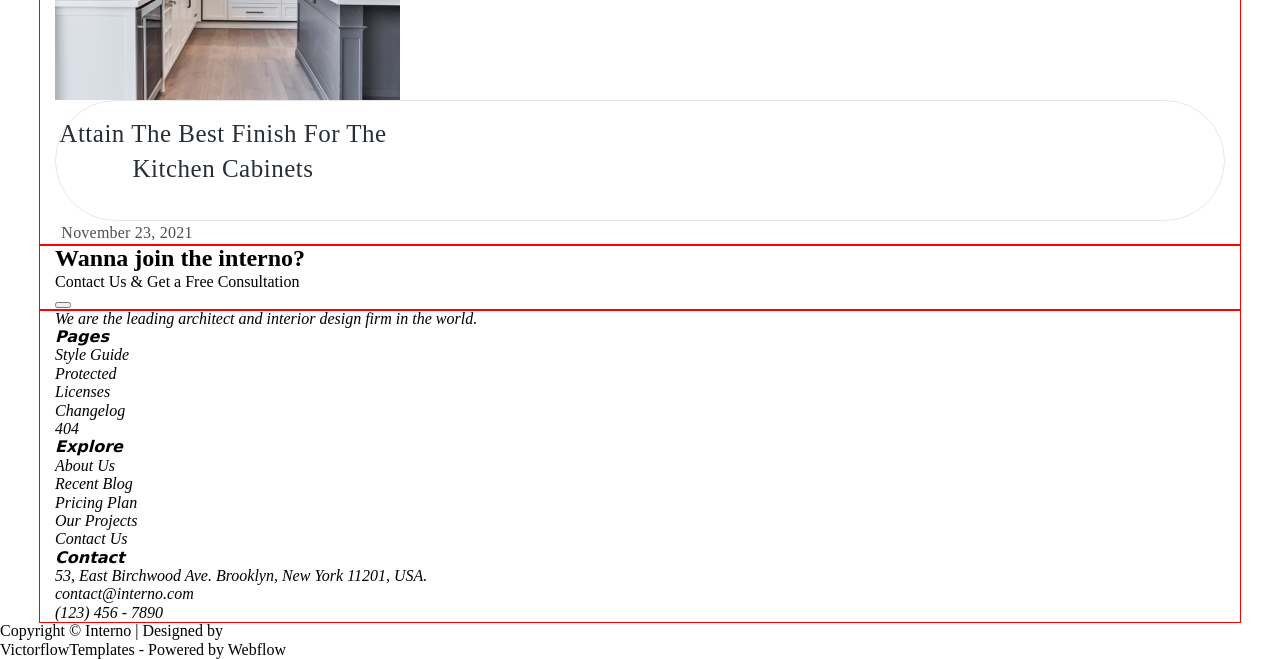
==== commit 66b9e936: "6" ====
--- a/index.html
+++ b/index.html
@@ -1,133 +1,138 @@
 <!DOCTYPE html>
 <html lang="en">
-<head>
-  <meta charset="UTF-8">
-  <meta name="viewport" content="width=device-width, initial-scale=1.0">
-  <title>Modern Design</title>
-  <link rel="stylesheet" href="eght.css">
-</head>
-<body>
+  <head>
+    <meta charset="UTF-8" />
+    <meta name="viewport" content="width=device-width, initial-scale=1.0" />
+    <title>Document</title>
+    <link
+      rel="stylesheet"
+      href="https://cdnjs.cloudflare.com/ajax/libs/modern-normalize/3.0.1/modern-normalize.min.css"
+      integrity="sha512-q6WgHqiHlKyOqslT/lgBgodhd03Wp4BEqKeW6nNtlOY4quzyG3VoQKFrieaCeSnuVseNKRGpGeDU3qPmabCANg=="
+      crossorigin="anonymous"
+      referrerpolicy="no-referrer"   />
+    <link rel="stylesheet" href="./reset.css" />
+    <link rel="stylesheet" href="./style.css">
+  </head>
+  <body>
     <header>
-        <div class="container">
-          <nav class="nav">
-            <ul class="ligo">
-              <li class="nav-img">
-                <a href="./index.html" class="nav-link"
-                  ><img src="./img/interno.jpg" alt=""
-                /></a>
-              </li>
-            </ul>
-            <ul class="nav-list">
-              <li class="nav-item">
-                <a href="./index.html" class="nav-link" id="tut">Home</a>
-              </li>
-              <li class="nav-item"><a href="#" class="nav-link">About Us </a></li>
-              <li class="nav-item"><a href="#" class="nav-link">Services</a></li>
-              <li class="nav-item"><a href="#" class="nav-link">Pages</a></li>
-              <li class="nav-item">
-                <a href="#" class="nav-link" id="q">Contact US</a>
-              </li>
-            </ul>
-          </nav>
-        </div>
-      </header>
-      <main>
-        <section class="hero">
-          <div class="container">
-            <h1 class="hwon">Let's Create Your Dream Interior</h1>
-            <p class="hero-p">
-              The world needs innovators and problem solvers who turn challenges
-              into greater opportunities.
-            </p>
-            <button class="button-hero">Get Started</button>
-          </div>
-        </section>
-        <section class="ops">
-          <div class="container" id="ops-item">
-  <div id="mov">
-                <h2 class="ops-heading">Interior Design</h2>
-                <p class="ops-subtitle">
-                  Enhancing the interior to achieve a healthier environment for
-                  the people using right space.
-                </p>
-                <p class="ops-subtitlee">
-                  View More <img src="./img/strel.png" alt="" />
-                </p>
-              </div>
-              <div id="mov">
-                <h2 class="ops-heading">Furniture</h2>
-                <p class="ops-subtitle">
-                  Movable articles that are used to make a room or building
-                  suitable for living or working.
-                </p>
-                <p class="ops-subtitlee">
-                  View More <img src="./img/strel.png" alt="" />
-                </p>
-              </div>
-              <div id="mov">
-                <h2 class="ops-heading">Flooring</h2>
-                <p class="ops-subtitle">
-                  Thin object any finished material applied over a floor structure
-                  to provide a walking surface.
-                </p>
-                <p class="ops-subtitlee">
-                  View More<img src="./img/strel.png" alt="" />
-                </p>
-              </div>
-          </div>
-        </section>
-  <section class="container">
-    <div class="text-content">
-      <h1>We Tackle The Most Challenging Designs</h1>
-      <p>
-        The world needs innovators and problem solvers who turn challenges into greater opportunities.
-        We have an insatiable curiosity about transformative trends challenging the status.
-      </p>
-      <div class="contact">
-        <div class="phone">
-          <span class="icon">📞</span>
-          <div>
-            <p>012345678</p>
-            <small>Call Us Anytime</small>
-          </div>
-        </div>
-        <a href="#" class="button">Get Free Estimate →</a>
+      <div class="container">
+        <nav class="nav">
+          <ul class="ligo">
+            <li class="nav-img">
+              <a href="./index.html" class="nav-link"
+                ><img src="./img/interno.jpg" alt=""
+              /></a>
+            </li>
+          </ul>
+          <ul class="nav-list">
+            <li class="nav-item">
+              <a href="./index.html" class="nav-link" id="tut">Home</a>
+            </li>
+            <li class="nav-item"><a href="#" class="nav-link">About Us </a></li>
+            <li class="nav-item"><a href="#" class="nav-link">Services</a></li>
+            <li class="nav-item"><a href="#" class="nav-link">Pages</a></li>
+            <li class="nav-item">
+              <a href="#" class="nav-link" id="q">Contact US</a>
+            </li>
+          </ul>
+        </nav>
       </div>
-    </div>
-    <div class="image-content">
-      <img src="./img/room.jpg  " alt="Modern kitchen design">
-    </div>
-  </section>
-  <section class="testimonials">
-    <h2>What the People Thinks About Interno</h2>
-    <div class="cards">
-      <div class="card">
-        <img src="./img/lisa.jpg" alt="Lisa Clairton">
-        <h3>Lisa Clairton</h3>
-        <p class="location">New York, USA</p>
-        <p class="feedback">
-          We selected Interno interior because of rigorous design background & education.
-        </p>
-      </div>
-      <div class="card">
-        <img src="./img/david.jpg" alt="David Knight">
-        <h3>David Knight</h3>
-        <p class="location">Sydney, Australia</p>
-        <p class="feedback">
-          The team exceeded our expectations and emerged as leaders of our project’s.
-        </p>
-      </div>
-      <div class="card">
-        <img src="./img/lissa.jpg" alt="Lisa Clairton">
-        <h3>Lisa Clairton</h3>
-        <p class="location">Paris, France</p>
-        <p class="feedback">
-          They balanced the architectural vision and the project realities beautifully.
-        </p>
-      </div>
-    </div>
-  </section>
-        <section>
+    </header>
+    <main>
+      <section class="hero">
+        <div class="container">
+          <h1 class="hwon">Let's Create Your Dream Interior</h1>
+          <p class="hero-p">
+            The world needs innovators and problem solvers who turn challenges
+            into greater opportunities.
+          </p>
+          <button class="button-hero">Get Started</button>
+        </div>
+      </section>
+      <section class="ops">
+        <div class="container" id="ops-item">
+<div id="mov">
+              <h2 class="ops-heading">Interior Design</h2>
+              <p class="ops-subtitle">
+                Enhancing the interior to achieve a healthier environment for
+                the people using right space.
+              </p>
+              <p class="ops-subtitlee">
+                View More <img src="./img/strel.png" alt="" />
+              </p>
+            </div>
+            <div id="mov">
+              <h2 class="ops-heading">Furniture</h2>
+              <p class="ops-subtitle">
+                Movable articles that are used to make a room or building
+                suitable for living or working.
+              </p>
+              <p class="ops-subtitlee">
+                View More <img src="./img/strel.png" alt="" />
+              </p>
+            </div>
+            <div id="mov">
+              <h2 class="ops-heading">Flooring</h2>
+              <p class="ops-subtitle">
+                Thin object any finished material applied over a floor structure
+                to provide a walking surface.
+              </p>
+              <p class="ops-subtitlee">
+                View More<img src="./img/strel.png" alt="" />
+              </p>
+            </div>
+        </div>
+      </section>
+      <section class="tackle">
+        <div class="container">
+          <h2 class="tackle-heading">We Tackle The Most Challenging Designs</h2>
+          <p class="tackle-subtitle">
+            The world needs innovators and problem solvers who turn challenges
+            into greater opportunities. We have an insatiable curiosity about
+            transformative trends challenging the status.
+          </p>
+          <img src="#" alt="" />
+          <p class="nomer">012345678</p>
+          <p class="nomer-name">Call Us Anytime</p>
+          <button class="nomer-bot">Get Free Estimate</button>
+        </div>
+        <img src="./img/room.jpg" alt="" class="room" />
+      </section>
+      <section class="comand">
+        <div class="container">
+          <h2 class="comand-heading">What the People Thinks About Interno</h2>
+          <ul>
+            <li class="comend">
+              <img src="#" alt="" />
+              <h3 class="comend-opc">Lisa Clairton</h3>
+              <p class="comend-opcc">New York, USA</p>
+              <p class="comend-p">
+                We selected Interno interior because of rigorous design
+                background & education.
+              </p>
+            </li>
+            <li class="comend">
+              <img src="#" alt="" />
+              <h3 class="comend-opc">David Knight</h3>
+              <p class="comend-opcc">Sydney, Australia</p>
+              <p class="comend-p">
+                The team exceeded our expectations and emerged as leaders of our
+                project’s.
+              </p>
+            </li>
+            <li class="comend">
+              <img src="#" alt="" />
+              <h3 class="comend-opc">Lisa Clairton</h3>
+              <p class="comend-opcc">Paris, France</p>
+              <p class="comend-p">
+                They balanced the architectural vision and the project realities
+                beautifully.
+              </p>
+            </li>
+          </ul>
+        </div>
+      </section>
+      <section>
         <div class="container">
           <ul>
             <li><img src="./img/home.jpg" alt="" class="bren" /></li>
@@ -137,164 +142,121 @@
             <li><img src="./img/classic.jpg" alt="" class="bren" /></li>
           </ul>
         </div>
-      </section>  
-  <section class="container">
-    <h2 class="recentt">Recent Projects</h2>
-    <p class="recentt-p">
-      With tools to make every part of your process more human and a support team
-      excited to help you, getting started with us has never been easier.
-    </p>
-    <ul class="projects-grid">
-      <li class="project-item">
-        <img src="./img/roomw.jpg" alt="Winery Dry Creek Building" class="project-img" />
-        <h3 class="project-title">Winery Dry Creek Building</h3>
-        <p class="project-style">Art Modern</p>
-      </li>
-      <li class="project-item">
-        <img src="./img/roomt.jpg" alt="Creative Workplace Design" class="project-img" />
-        <h3 class="project-title">Creative Workplace Design</h3>
-        <p class="project-style">Minimalist</p>
-      </li>
-      <li class="project-item">
-        <img src="./img/roomth.jpg" alt="Bedroom Interior Pot Work" class="project-img" />
-        <h3 class="project-title">Bedroom Interior Pot Work</h3>
-        <p class="project-style">Modern</p>
-      </li>
-      <li class="project-item">
-        <img src="./img/roomf.jpg" alt="Light Ambience Sepia Design" class="project-img" />
-        <h3 class="project-title">Light Ambience Sepia Design</h3>
-        <p class="project-style">Scandinavian</p>
-      </li>
-    </ul>
-  </section>
-<section class="stats-section">
-  <div class="container">
-    <div class="stats-grid">
-      <div class="stat-item">
-        <h2>12</h2>
-        <p>Years Of Experience</p>
-      </div>
-      <div class="divider"></div>
-      <div class="stat-item">
-        <h2>5K</h2>
-        <p>Success Project</p>
-      </div>
-      <div class="divider"></div>
-      <div class="stat-item">
-        <h2>1K</h2>
-        <p>Active Project</p>
-      </div>
-      <div class="divider"></div>
-      <div class="stat-item">
-        <h2>4K</h2>
-        <p>Happy Customers</p>
-      </div>
-    </div>
-  </div>
-</section>
-  <section class="recent">
-    <div class="container">
-      <h2 class="recent-h">Recent Blogs</h2>
-      <p class="recent-p">
-        Get updates about our latest trends and techniques used in interior design
-        project works
-      </p>
-      <ul class="blogs-grid">
-        <li class="blog-item">
-          <img src="./img/residetion.jpg" alt="Residential Interior" />
-          <h3 class="recent-nazwa">
-            Residential Interior Designer In New York, USA
-          </h3>
-          <p class="recent-pp">November 23, 2021</p>
-        </li>
-        <li class="blog-item">
-          <img src="./img/art.jpg" alt="Wall Art & Decor" />
-          <h3 class="recent-nazwa">
-            How To Choose The Best Wall Art & Decor House?
-          </h3>
-          <p class="recent-pp">November 23, 2021</p>
-        </li>
-        <li class="blog-item">
-          <img src="./img/tips.jpg" alt="Interior Tips" />
-          <h3 class="recent-nazwa">
-            Tips To Increase The Interior Value Of Your House
-          </h3>
-          <p class="recent-pp">November 23, 2021</p>
-        </li>
-        <li class="blog-item">
-          <img src="./img/best.jpg" alt="Office Interior" />
-          <h3 class="recent-nazwa">
-            Best Solution For Any Office & Business Interior
-          </h3>
-          <p class="recent-pp">November 23, 2021</p>
-        </li>
-        <li class="blog-item">
-          <img src="./img/get.jpg" alt="Building Construction" />
-          <h3 class="recent-nazwa">
-            Get Solution For Building Construction Work
-          </h3>
-          <p class="recent-pp">November 23, 2021</p>
-        </li>
-        <li class="blog-item">
-          <img src="./img/decorhome.jpg" alt="Kitchen Cabinets" />
-          <h3 class="recent-nazwa">
-            Attain The Best Finish For The Kitchen Cabinets
-          </h3>
-          <p class="recent-pp">November 23, 2021</p>
-        </li>
-      </ul>
-    </div>
-  </section>
-  </main>
-  <footer>
-    <address class="address">
-      <div class="container">
-        <div class="footer-grid">
+      </section>
+      <section>
+        <div class="container">
+          <h2  class="recent">Recent Projects</h2>
+          <p class="recent-p">
+            With tools to make every part of your process more human and a
+            support team excited to help you, getting started with us never been
+            easier.
+          </p>
           <ul>
-            <li>
-              <a href=""><img src="./img/interno.jpg" alt="Company Logo" /></a>
-            </li>
-            <li>
-              <p id="fo-p">We are the leading architect and interior design firm in the world.</p>
-            </li>
-            <li><img src="./img/f.jpg" alt=""></li>
-            <li><img src="./img/bert.jpg" alt=""></li>
-            <li><img src="./img/in.jpg" alt=""></li>
-            <li><img src="./img/fotog.jpg" alt=""></li>
-          </ul>
-          <ul>
-            <li><h4>Pages</h4></li>
-            <li><p id="foo-p">Style Guide</p></li>
-            <li><p id="foo-p">Protected</p></li>
-            <li><p id="foo-p">Licenses</p></li>
-            <li><p id="foo-p">Changelog</p></li>
-            <li><p id="foo-p">404</p></li>
-          </ul>
-          <ul>
-            <li><h4>Explore</h4></li>
-            <li><p id="foo-p">About Us</p></li>
-            <li><p id="foo-p">Recent Blog</p></li>
-            <li><p id="foo-p">Pricing Plan</p></li>
-            <li><p id="foo-p">Our Projects</p></li>
-            <li><p id="foo-p">Contact Us</p></li>
-          </ul>
-          <ul>
-            <li><h4>Contact</h4></li>
-            <li><p id="foo-pp">53, East Birchwood Ave. Brooklyn, New York 11201, USA.</p></li>
-            <li><p id="foo-p">contact@interno.com</p></li>
-            <li><p id="foo-p">(123) 456 - 7890</p></li>
-          </ul>
-        </div>
-      </div>
-
-    </address>
-  </footer>
-  <div id="idd">
-      <p id="idd-text">
-        Copyright © Interno | Designed by
-        <span><a href="#">Victorflow</a></span> Templates - Powered by
-        <span>Webflow</span>
-      </p>
-        </div>
-</body>
+            <li><img src="./img/roomw.jpg" alt="" class="roomw" /></li>
+            <li><h3 class="roomw-h">Winery Dry Creek Building</h3></li>
+            <li><p class="roomw-p">Art Modern</p></li>
+            <li><img src="./img/roomt.jpg" alt="" class="roomt" /></li>
+            <li><h3 class="roomw-hh">Creative Workplace Design</h3></li>
+            <li><p class="roomw-pp">Minimalist</p></li>
+            <li><img src="./img/roomth.jpg" alt="" class="roomw "  /></li>
+            <li><h3 class="roomw-h">Bedroom Interior Pot Work</h3></li>
+            <li><p class="roomw-p">Modern</p></li>
+            <li><img src="./img/roomf.jpg" alt="" class="roomt" /></li>
+            <li><h3 class="roomw-hh">Light Ambience Sepia Design</h3></li>
+            <li><p class="roomw-pp">Scandinavian</p></li>
+          </ul>
+        </div>
+      </section>
+ <section>
+ <div class="container">
+<ul class="infa">
+    <li><h3 class="infa-g">12</h3></li>
+    <li><p class="infa-o">Years Of Experiance</p></li>
+    <li><h3 class="infa-g" id="g">5K</h3></li>
+    <li><p class="infa-o">Success Project</p></li>
+    <li><h3 class="infa-g" id="g">1K</h3></li>
+    <li><p class="infa-o">Active Project</p></li>
+    <li><h3 class="infa-g">4K</h3></li>
+    <li><p class="infa-o">Happy Customers</p></li>
+</ul>
+                </div>
+            </section> 
+       <section class="recent">
+                <div class="container">
+                    <h2 class="recent-h">Recent Blogs</h2>
+                    <p class="recent-p">Get updates about our latest trends and techniques used in interior design project works</p>
+                    <ul>
+                        <li><img src="./img/residetion.jpg" alt=""></li>
+                        <li class="re-li"><h3 class="recent-nazwa">Residential Interior Designer In New York, USA</h3></li>
+                        <li><p class="recent-pp">November 23, 2021</p></li>
+                        <li><img src="" alt=""></li>
+                        <li><img src="./img/art.jpg" alt=""></li>
+                        <li class="re-li"><h3 class="recent-nazwa">How To Choose The Best Wall Art & Decor House?</h3></li>
+                        <li><p class="recent-pp">November 23, 2021</p></li>
+                        <li><img src="" alt=""></li>
+                        <li><img src="./img/tips.jpg" alt=""></li>
+                        <li class="re-li"><h3 class="recent-nazwa">Tips To Increase The Interior Value Of Your House</h3></li>
+                        <li><p class="recent-pp">November 23, 2021</p></li>
+                        <li><img src="" alt=""></li>
+                        <li><img src="./img/best.jpg" alt=""></li>
+                        <li class="re-li"><h3 class="recent-nazwa">Best Solution For Any Office & Business Interior</h3></li>
+                        <li><p class="recent-pp">November 23, 2021</p></li>
+                        <li><img src="" alt=""></li>
+                        <li><img src="./img/get.jpg" alt=""></li>
+                        <li class="re-li"><h3 class="recent-nazwa">Get Solution For Building Construction Work</h3></li>
+                        <li><p class="recent-pp">November 23, 2021  </p></li>
+                        <li><img src="" alt=""></li>
+                        <li><img src="./img/decorhome.jpg" alt=""></li>
+                        <li class="re-li"><h3 class="recent-nazwa">Attain The Best Finish For The Kitchen Cabinets</h3></li>
+                        <li><p class="recent-pp">November 23, 2021</p></li>
+                        <li><img src="" alt=""></li>
+                    </ul>
+                </div>
+            </section> 
+       <section>
+                <div class="container">
+<h2>Wanna join the interno?</h2>
+<p>Contact Us & Get a Free Consultation</p>
+<button><p></p><img src="" alt=""></button>
+                </div>
+            </section> 
+    </main>
+   <footer>
+           <address>
+            <div class="container">
+              <ul>
+           <li><a href=""> <img src="./img/image.jpg" alt=""></a></li>
+           <li><p>We are the leading architect and interior design firm in the world.</p></li>
+            <li><img src="" alt=""></li>
+            <li> <img src="" alt=""></li>
+              <li><img src="" alt=""></li>
+                <li><img src="" alt=""></li>
+            </ul>
+            <ul>
+              <li><h4>Pages</h4></li>
+                <li><p>Style Guide</p></li>
+                  <li><p>Protected</p></li>
+                    <li><p>Licenses</p></li>
+                      <li><p>Changelog</p></li>
+                        <li><p>404</p></li>
+            </ul>
+            <ul>
+              <li> <h4>Explore</h4 ></li>
+                <li><p>About Us</p></li>
+                  <li><p>Recent Blog</p></li>
+                    <li><p>Pricing Plan</p></li>
+                      <li><p>Our Projects</p></li>
+                        <li><p>Contact Us</p></li>
+            </ul>
+            <ul>
+              <li> <h4>Contact</h4></li>
+                <li> <p>53, East Birchwood Ave. Brooklyn, New York 11201, USA.</p></li>
+                  <li> <p>contact@interno.com</p></li>
+                    <li><p>(123) 456 - 7890</p></li>
+          </ul>
+           </address>
+           <p>Copyright © Interno | Designed by <span><a href=""></a>Victorflow</span>Templates - Powered by <span>Webflow</span></p>
+        </div>
+        </footer> 
+  </body>
 </html>
--- a/style.css
+++ b/style.css
@@ -0,0 +1,632 @@
+/* @import url('https://fonts.googleapis.com/css2?family=Jost:ital,wght@0,100..900;1,100..900&display=swap');
+@import url('https://fonts.googleapis.com/css2?family=DM+Serif+Display:ital@0;1&family=Jost:ital,wght@0,100..900;1,100..900&display=swap'); */
+.container {
+  outline: 1px solid red;
+  width: 1200px;
+  margin-left: auto;
+  margin-right: auto;
+  padding-left: 15px;
+  padding-right: 15px;
+}
+.ops .container {
+  display: flex;
+  justify-content: space-between;
+  gap: 30px; /* Расстояние между элементами */
+  flex-wrap: wrap; /* Перенос элементов на новую строку, если они не помещаются */
+  padding: 30px 0;
+}
+
+#mov {
+  width: 30%;
+  text-align: center;
+  padding: 20px;
+}
+
+.ops-heading {
+  font-size: 24px;
+  margin-bottom: 10px;
+}
+
+.ops-subtitle {
+  font-size: 16px;
+  margin-bottom: 15px;
+}
+
+.ops-subtitlee {
+  display: flex;
+  align-items: center;
+  justify-content: center;
+  color: #4D5053;
+text-align: center;
+font-family: "Jost";
+font-size: 18px;
+font-style: normal;
+font-weight: 400;
+line-height: 27px; 
+letter-spacing: 0.36px;
+}
+
+.ops-subtitlee img {
+  margin-left: 5px;
+  width: 10px;
+  height: 10px;
+}
+
+/* Мобильные устройства */
+@media (max-width: 768px) {
+  .ops .container {
+    flex-direction: column;
+    align-items: center;
+  }
+
+  #mov {
+    width: 80%;
+    margin-bottom: 20px;
+  }
+}
+.nav-list {
+  padding-top: 38px;
+  padding-bottom: 38px;
+padding-left: 485px;
+  display: flex;
+  gap: 40px;
+}
+.header {
+  border-radius: 0px 0px 0px 290px;
+  background: url(<path-to-image>) lightgray 50% / cover no-repeat, #cda274;
+}
+#tut {
+  color: #cda274;
+}
+.nav-link {
+  color: var(--main-text);
+  font-weight: 500;
+  letter-spacing: 0.28px;
+  display: flex;
+  font-size: 20px;
+  line-height: 30px;
+  flex-wrap: nowrap;
+}
+.nav {
+  display: flex;
+}
+.nav-item {
+  color: #292f36;
+  font-family: "Jost";
+  font-size: 19px;
+  font-style: normal;
+  font-weight: 400;
+  line-height: 30px;
+  letter-spacing: 0.4px;
+  display: flex;
+}
+a {
+  display: flex;
+}
+.hero {
+
+  background-image: url(./img/beachero.png);
+}
+.hwon {
+  color: #292f36;
+  font-family: "DM Serif Display";
+  font-size: 80px;
+  font-style: normal;
+  font-weight: 400;
+  line-height: 96px; 
+  letter-spacing: 0.22px;
+  padding-top: 188px;
+  width: 595px;
+  background-repeat: no-repeat;
+  background-position: center;
+  background-size: cover;
+}
+.hero-p {
+  color: #4d5053;
+  font-family: "Jost";
+  font-size: 22px;
+  font-style: normal;
+  font-weight: 400;
+  line-height: 33px; 
+  letter-spacing: 0.22px;
+  width: 595px;
+  padding-top: 19px;
+  padding-bottom: 35px;
+}
+.button-hero {
+  display: flex;
+  background-color: #292f36;
+  color: azure;
+  padding-top: 22px;
+  padding-bottom: 22px;
+  padding-left: 34px;
+  padding-right: 67px;
+  border-radius: 20px;
+  border: none;
+  margin-bottom: 260px;
+}
+.bu-p {
+  color: #fff;
+  font-family: "Jost";
+  font-size: 18px;
+  font-style: normal;
+  font-weight: 400;
+  line-height: 27px; 
+  letter-spacing: 0.72px;
+}
+.nav-img {
+  margin-top: 20px;
+}
+#ops-item {
+  justify-content: center;
+  padding-top: 175px;
+}
+.ops-heading {
+  color: #292f36;
+  text-align: center;
+  font-family: "DM Serif Display";
+  font-size: 25px;
+  font-style: normal;
+  font-weight: 400;
+  line-height: 39px; 
+  letter-spacing: 0.22px;
+}
+.ops-subtitle {
+  color: #4d5053;
+  text-align: center;
+  font-family: "Jost";
+  font-size: 22px;
+  font-style: normal;
+  font-weight: 400;
+  line-height: 33px; 
+  letter-spacing: 0.22px;
+}
+.ops-subtitlee {
+  color: #4d5053;
+  text-align: center;
+  font-family: "Jost";
+  font-size: 18px;
+  font-style: normal;
+  font-weight: 400;
+  line-height: 27px; 
+  letter-spacing: 0.36px;
+  padding-top: 68px;
+  padding-bottom: 210px;
+}
+.comand-heading {
+  color: #292f36;
+  font-family: "DM Serif Display";
+  font-size: 50px;
+  font-style: normal;
+  font-weight: 400;
+  line-height: 65px; 
+  letter-spacing: 0.22px;
+  width: 450px;
+  flex-wrap: wrap;
+}
+.tackle-heading {
+  color: #292f36;
+  font-family: "DM Serif Display";
+  font-size: 50px;
+  font-style: normal;
+  font-weight: 400;
+  line-height: 65px; 
+  letter-spacing: 0.22px;
+  width: 450px;
+  margin-top: 210px;
+  margin-bottom: 42px;
+}
+.tackle-subtitle {
+  color: #4d5053;
+  font-family: "Jost";
+  font-size: 22px;
+  font-style: normal;
+  font-weight: 400;
+  line-height: 33px; 
+  letter-spacing: 0.22px;
+}
+.q {
+  margin-right: 120px;
+}
+.tackle-heading {
+  color: #292f36;
+  font-family: "DM Serif Display";
+  font-size: 50px;
+  font-style: normal;
+  font-weight: 400;
+  line-height: 65px;
+  letter-spacing: 0.22px;
+  margin-bottom: 42px;
+}
+.ops-item {
+  display: flex;
+  justify-content: center;
+  align-items: flex-start;
+} 
+#mov{
+  display: block;
+  width: 400px;
+  gap: 103px;
+ 
+}
+.tackle-subtitle{
+  color: #4D5053;
+font-family: "Jost";
+font-size: 22px;
+font-style: normal;
+font-weight: 400;
+line-height: 33px; 
+letter-spacing: 0.22px;
+padding-bottom: 46px;
+width: 492px;
+}
+.nomer{
+  color: #4D5053;
+  font-family: "Jost";
+  font-size: 24px;
+  font-style: normal;
+  font-weight: 400;
+  line-height: 36px; 
+  letter-spacing: 0.22px;
+}
+.nomer-name{
+  color: #4D5053;
+  font-family: "Jost";
+  font-size: 22px;
+  font-style: normal;
+  font-weight: 400;
+  line-height: 33px; 
+  letter-spacing: 0.22px;
+  padding-bottom: 68px;
+}
+.nomer-bot{
+  border-radius: 18px;
+border: 2px solid #292F36;
+background: #292F36;
+color: #FFF;
+font-family: "Jost";
+font-size: 18px;
+font-style: normal;
+font-weight: 400;
+line-height: 27px; 
+letter-spacing: 0.72px;
+padding-bottom: 23px ;
+padding-top: 21px;
+padding-left: 34px;
+padding-right: 67px;
+}
+  .room{
+    margin-left: 1000px;
+  display: flex;
+background-image: url(./img/room.jpg);
+  flex-wrap: nowrap ;
+}
+.comand{
+  border-radius: 70px;
+background: #F4F0EC;
+}
+.comand-heading{
+  padding-top: 103px;
+  margin-left: 360px;
+  display: flex;
+  color: #292F36;
+  text-align: center;
+  font-family: "DM Serif Display";
+  font-size: 45px;
+  font-style: normal;
+  font-weight: 400;
+  line-height: 58.5px; 
+  letter-spacing: 0.22px;
+}
+.comend-opc{
+  padding-top: 55px;
+  padding-left: 132px;
+  padding-right: 79px;
+  border-radius: 30px;
+  width: 354px;
+
+  padding-right: 75px;
+}
+.comend-opcc{
+  color: #4D5053;
+font-family: "Jost";
+font-size: 18px;
+font-style: normal;
+font-weight: 400;
+line-height: 27px; 
+letter-spacing: 0.22px;
+padding-left: 132px;
+padding-right: 79px; 
+padding-bottom: 32;
+padding-bottom: 32px;
+border-radius: 30px;
+width: 354px;
+padding-right: 75px;
+}
+.comend-p{
+  border-radius: 30px;
+  width: 354px;
+
+  color: #4D5053;
+font-family: "Jost";
+font-size: 20px;
+font-style: normal;
+font-weight: 400;
+line-height: 30px; 
+letter-spacing: 0.22px;
+padding-right: 75px;
+}
+.comend{
+  width: 354px;
+  border-radius: 30px;
+background: #FFF;
+padding-left: 35px;
+padding-right: 75px;
+padding-bottom: 45px;
+}
+.bren{
+  padding: 100px 141px;
+}
+.recent{
+  color: #292F36;
+text-align: center;
+font-family: "DM Serif Display";
+font-size: 47px;
+font-style: normal;
+font-weight: 400;
+line-height: 62.4px; 
+letter-spacing: 0.22px;
+}
+.recent-p{
+  color: #4D5053;
+text-align: center;
+font-family: "Jost";
+font-size: 22px;
+font-style: normal;
+font-weight: 400;
+line-height: 33px;
+letter-spacing: 0.22px;
+margin-right: 207px;
+margin-left: 207px;
+}
+.roomw{
+
+  border-radius: 0px 80px 0px 0px;
+background: url(./img/roomw.jpg) lightgray 50% / cover no-repeat;
+margin-top: 71px;
+margin-left: 120px; 
+margin-bottom: 24px;
+}
+.roomw-h{
+  color: #292F36;
+font-family: "DM Serif Display";
+font-size: 24px;
+font-style: normal;
+font-weight: 400;
+line-height: 37.5px; 
+letter-spacing: 0.22px;
+  margin-left: 120px; 
+}
+.roomw-p{
+  color: #4D5053;
+font-family: "Jost";
+font-size: 22px;
+font-style: normal;
+font-weight: 400;
+line-height: 33px; 
+letter-spacing: 0.22px;
+  margin-left: 120px;
+  margin-bottom: 61px;
+}
+.roomt{
+  color: #4D5053;
+  text-align: center;
+  font-family: "Jost";
+  font-size: 22px;
+  font-style: normal;
+  font-weight: 400;
+  line-height: 33px;
+  letter-spacing: 0.22px;
+  margin-right: 207px;
+  margin-left: 20px;
+}
+.roomw-hh{
+  color: #292F36;
+font-family: "DM Serif Display";
+font-size: 24px;
+font-style: normal;
+font-weight: 400;
+line-height: 37.5px; 
+letter-spacing: 0.22px;
+  margin-left: 20px; 
+}
+.roomw-pp{
+  color: #4D5053;
+font-family: "Jost";
+font-size: 22px;
+font-style: normal;
+font-weight: 400;
+line-height: 33px; 
+letter-spacing: 0.22px;
+  margin-left: 20px;
+  margin-bottom: 61px;
+}
+.infa{
+  background: #F4F0EC;
+  display: flex;
+  flex-wrap: wrap; /* Позволяет элементам переходить на новую строку, если не помещаются в одну */
+  padding: 0;
+  margin: 0;
+  list-style-type: none; /* Убирает маркеры списка */
+}
+.infa li {
+  margin-right: 20px; /* Отступ между элементами */
+  display: flex;
+  align-items: center;
+}
+.infa-g{
+  color: #CDA274;
+text-align: center;
+font-family: "DM Serif Display";
+font-size: 85px;
+font-style: normal;
+font-weight: 400;
+line-height: 127.5px; 
+letter-spacing: 1.7px;
+}
+.infa-o{
+  color: #4D5053;
+  text-align: center;
+  font-family: "Jost";
+  font-size: 22px;
+  font-style: normal;
+  font-weight: 400;
+  line-height: 33px;
+  letter-spacing: 0.22px;
+}
+#g{
+  border-left: 3px solid #CDA274;
+  border-right: 3px solid #CDA274;
+}
+.recent-h{
+  color: #292F36;
+text-align: center;
+font-family: "DM Serif Display";
+font-size: 47px;
+font-style: normal;
+font-weight: 400;
+line-height: 62.4px; 
+letter-spacing: 0.22px;
+}
+.recent-p{
+  width: 589px;
+  color: #4D5053;
+text-align: center;
+font-family: "Jost";
+font-size: 22px;
+font-style: normal;
+font-weight: 400;
+line-height: 33px;  
+letter-spacing: 0.22px;
+}
+.recent-nazwa{
+  width: 334px;
+color: #292F36;
+font-family: "DM Serif Display";
+font-size: 25px;
+font-style: normal;
+font-weight: 400;
+line-height: 35px; 
+letter-spacing: 0.5px;
+margin-bottom: 34px;
+margin-top: 15px;
+}
+.recent-pp{
+  width: 144px;
+  color: #4D5053;
+font-family: "Jost";
+font-size: 16px;
+font-style: normal;
+font-weight: 400;
+line-height: 24px; 
+letter-spacing: 0.22px;
+}
+.re-li{
+border-radius: 62px;
+border: 1px solid #E7E7E7;
+}
+.hero .container {
+  text-align: center;
+  padding: 50px 0;
+}
+
+.hwon {
+  font-size: 36px;
+  margin-bottom: 20px;
+}
+
+.hero-p {
+  font-size: 18px;
+  margin-bottom: 30px;
+}
+
+.button-hero {
+  padding: 10px 20px;
+  background-color: #333;
+  color: #fff;
+  border: none;
+  cursor: pointer;
+}
+
+.button-hero:hover {
+  background-color: #555;
+}
+
+/* Стили для .ops */
+
+
+
+.hwon {
+  color: #292f36;
+  font-family: "DM Serif Display";
+  font-size: 80px;
+  font-style: normal;
+  font-weight: 400;
+  line-height: 96px; 
+  letter-spacing: 0.22px;
+  padding-top: 188px;
+  width: 595px;
+  background-repeat: no-repeat;
+  background-position: center;
+  background-size: cover;
+}
+.hero-p {
+  color: #4d5053;
+  font-family: "Jost";
+  font-size: 22px;
+  font-style: normal;
+  font-weight: 400;
+  line-height: 33px; 
+  letter-spacing: 0.22px;
+  width: 595px;
+  padding-top: 19px;
+  padding-bottom: 35px;
+}
+.button-hero {
+  display: flex;
+  background-color: #292f36;
+  color: azure;
+  padding-top: 22px;
+  padding-bottom: 22px;
+  padding-left: 34px;
+  padding-right: 67px;
+  border-radius: 20px;
+  border: none;
+  margin-bottom: 260px;
+}
+.bu-p {
+  color: #fff;
+  font-family: "Jost";
+  font-size: 18px;
+  font-style: normal;
+  font-weight: 400;
+  line-height: 27px; 
+  letter-spacing: 0.72px;
+}
+
+p{
+  font-family: "Jost";
+}
+h3{
+  font-family: "DM Serif Display";
+}
+h2{
+  font-family: "DM Serif Display";
+}
+.bren{
+  display: flex;
+  padding: 0; /* Убираем отступы */
+  margin: 0;  /* Убираем маргины */
+  list-style: none; /* Убираем маркеры списка */
+}
+
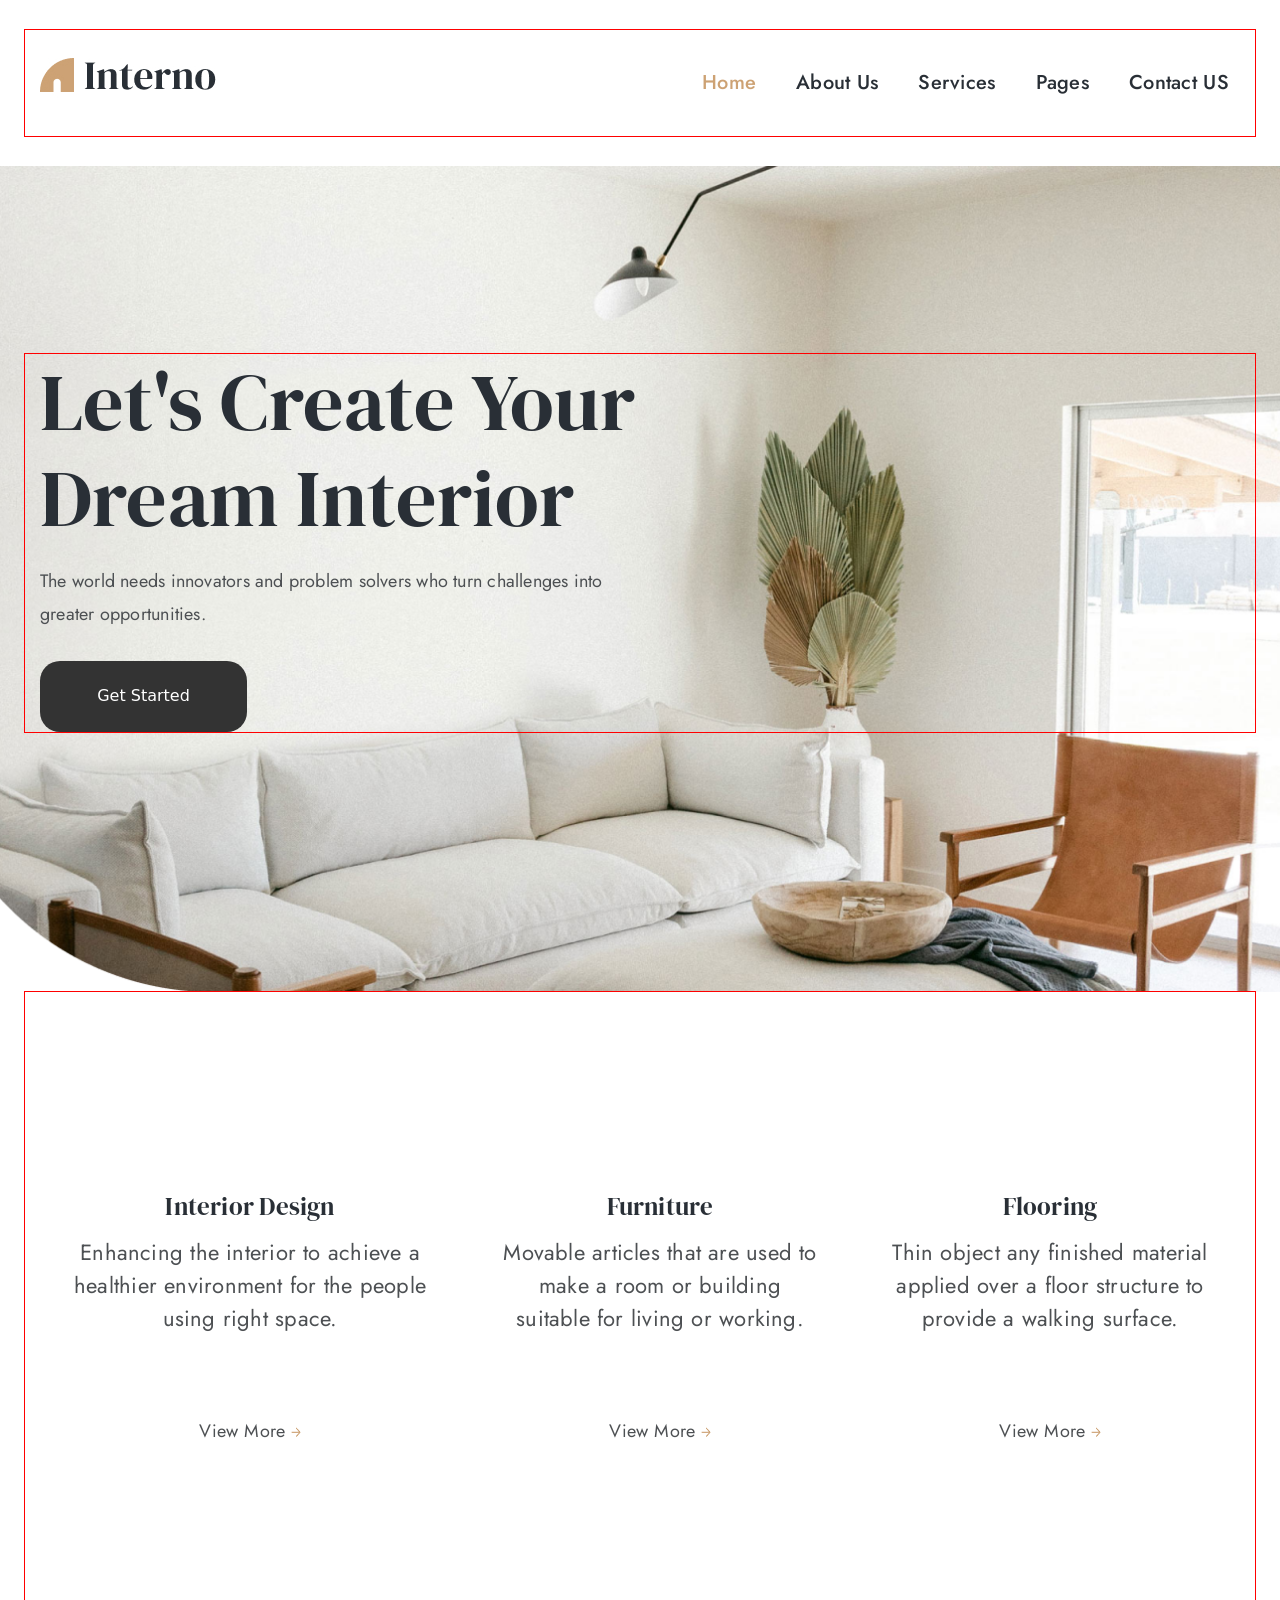
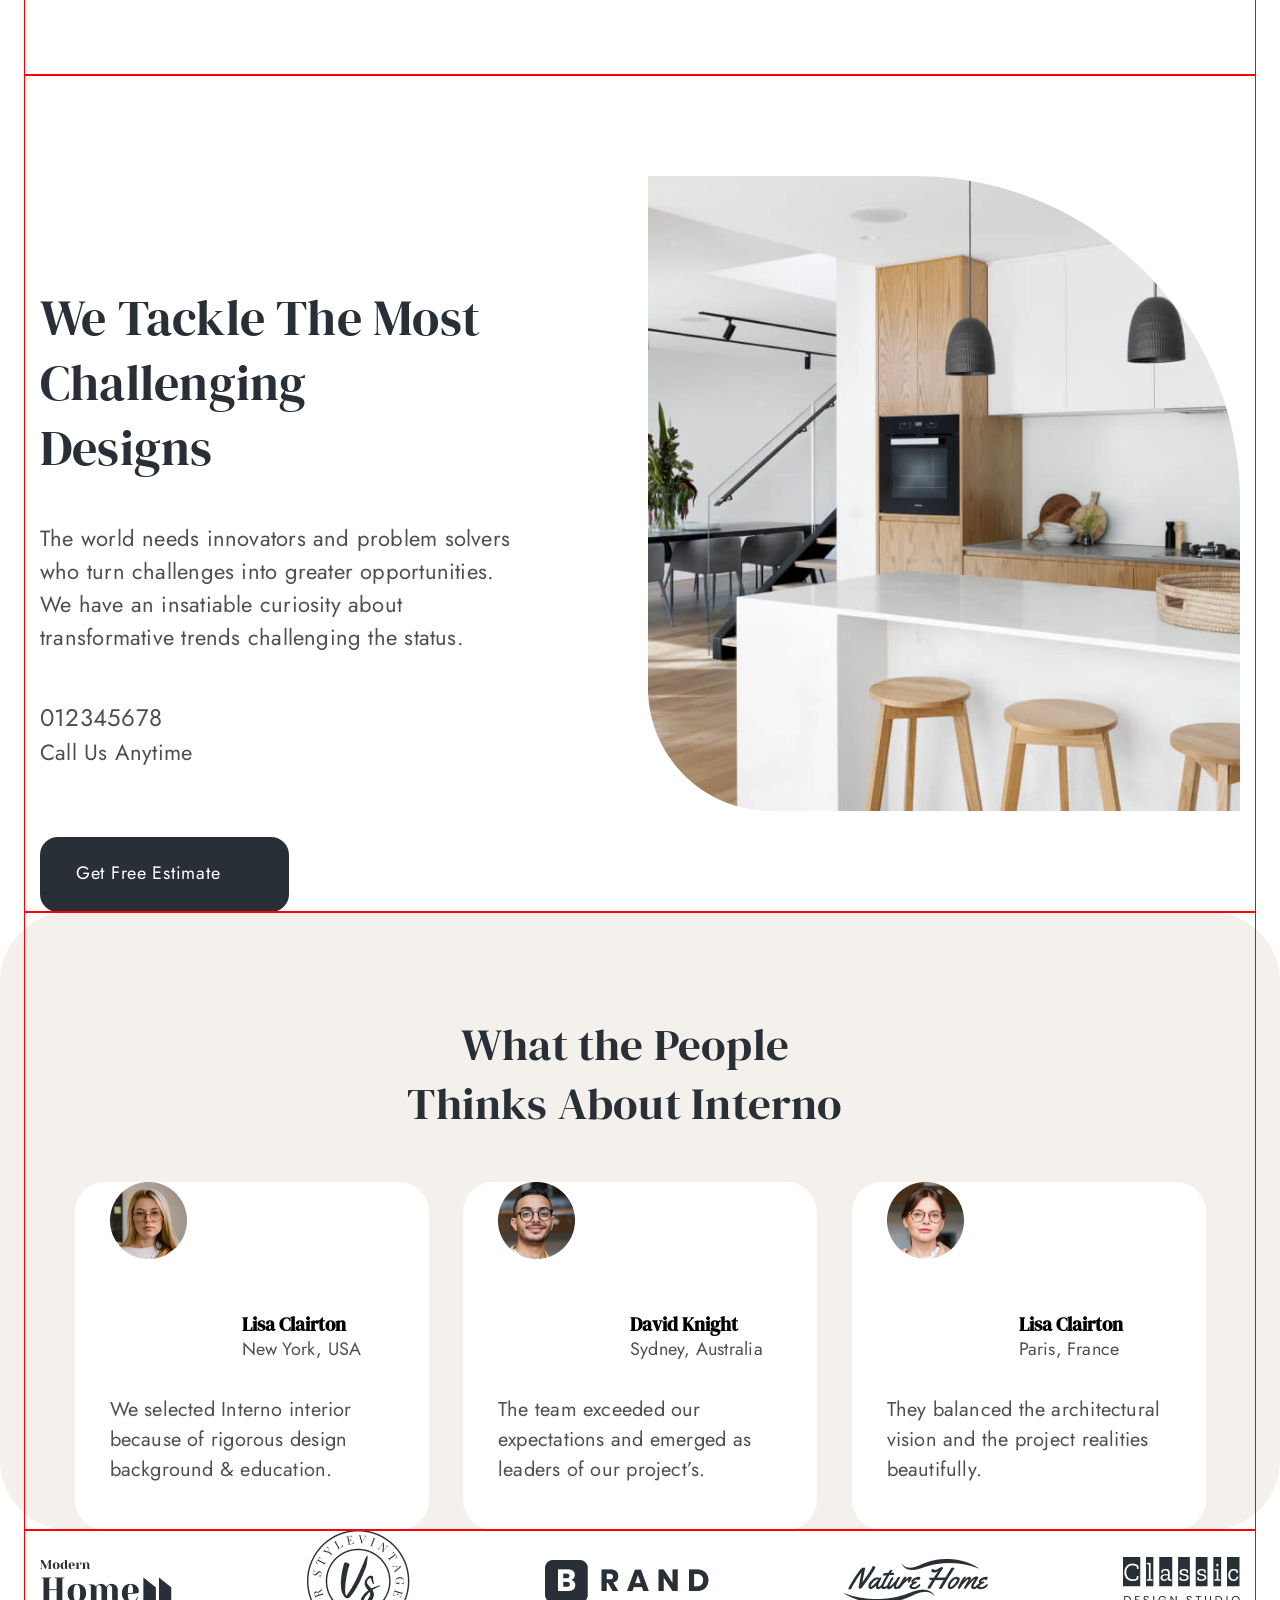
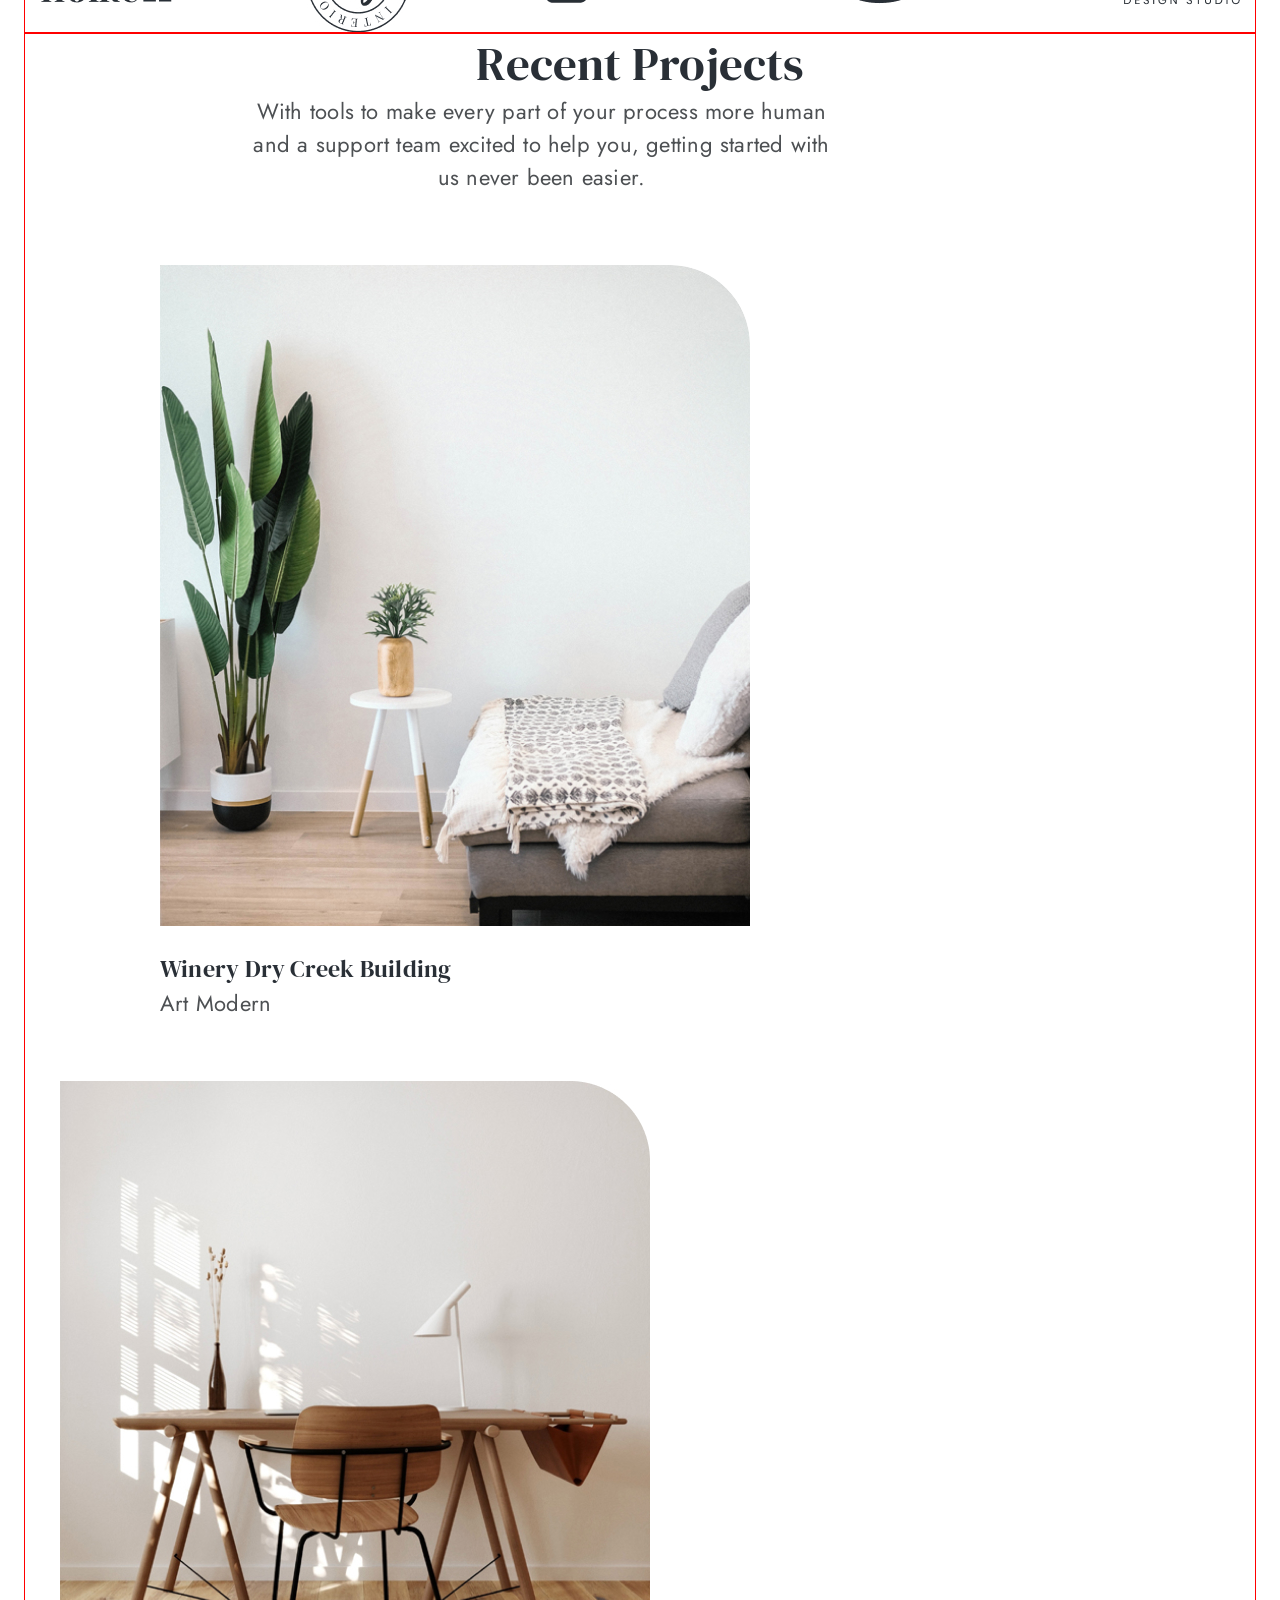
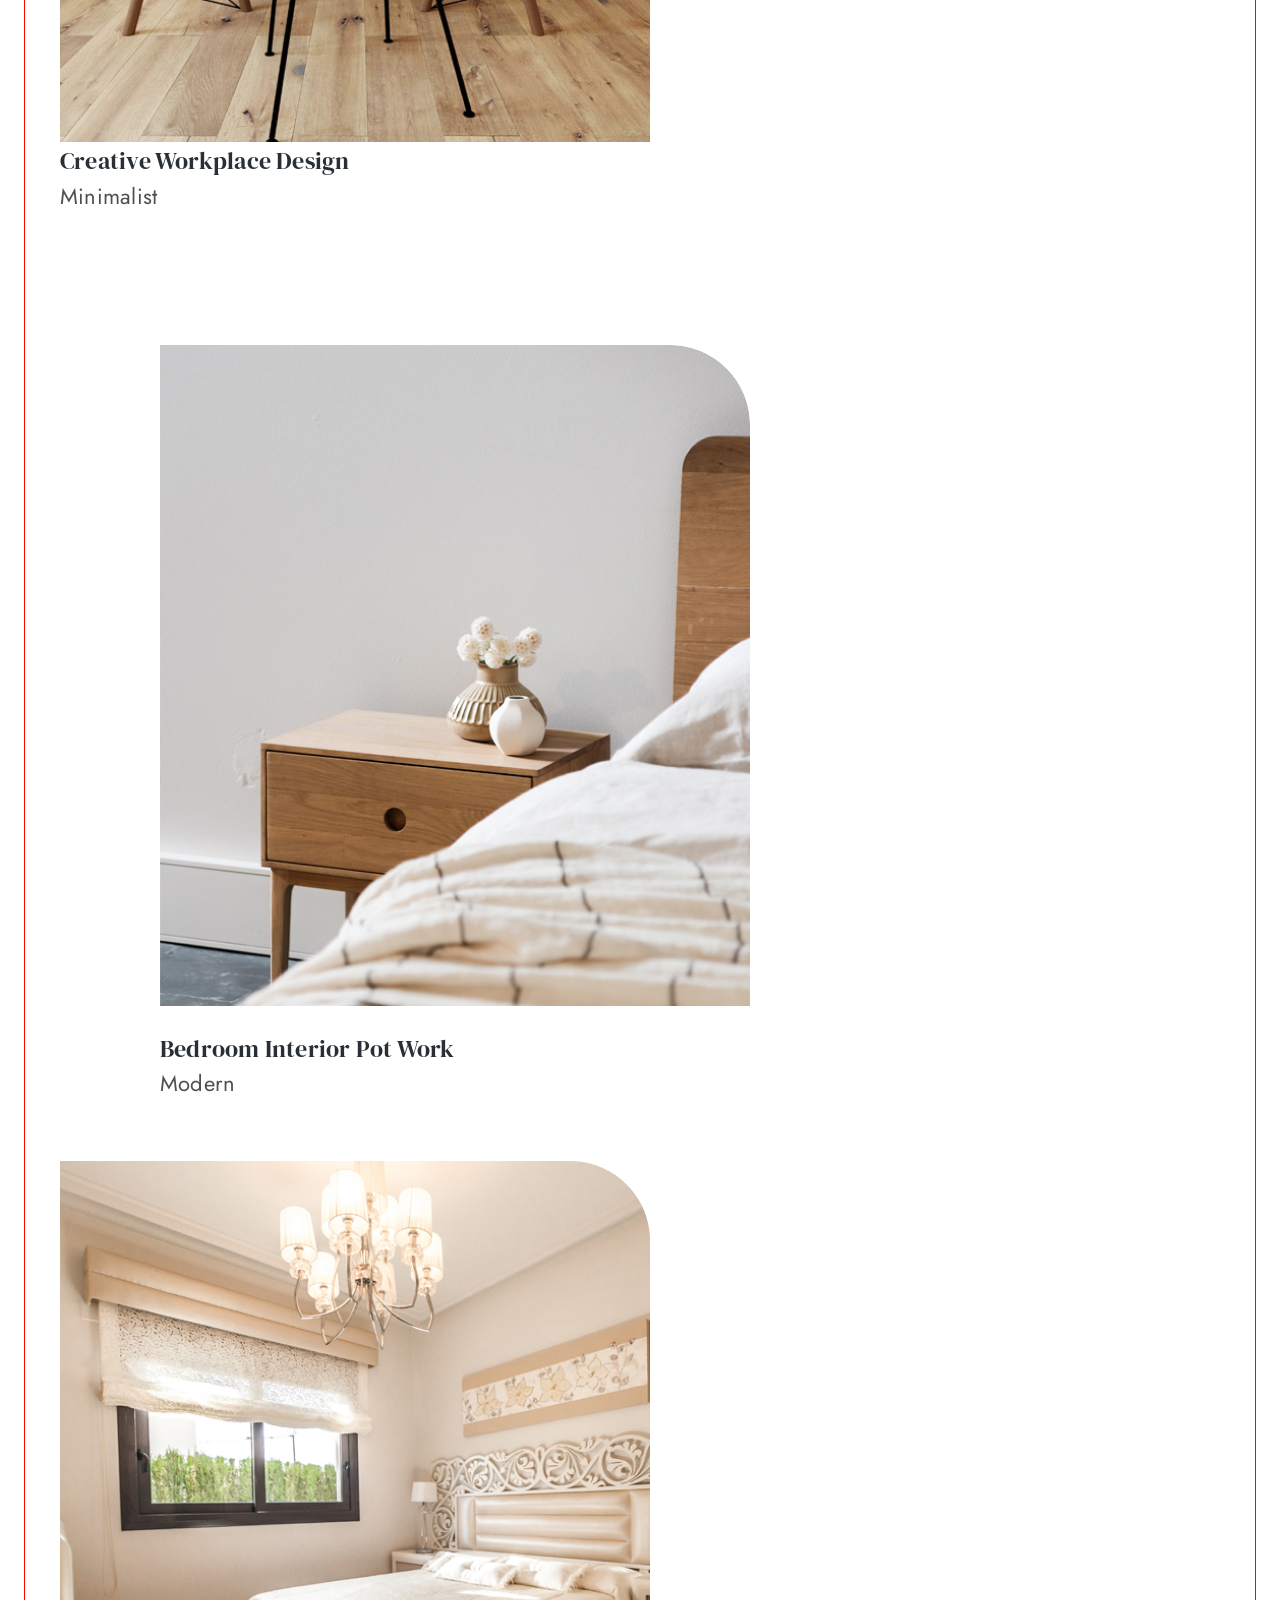
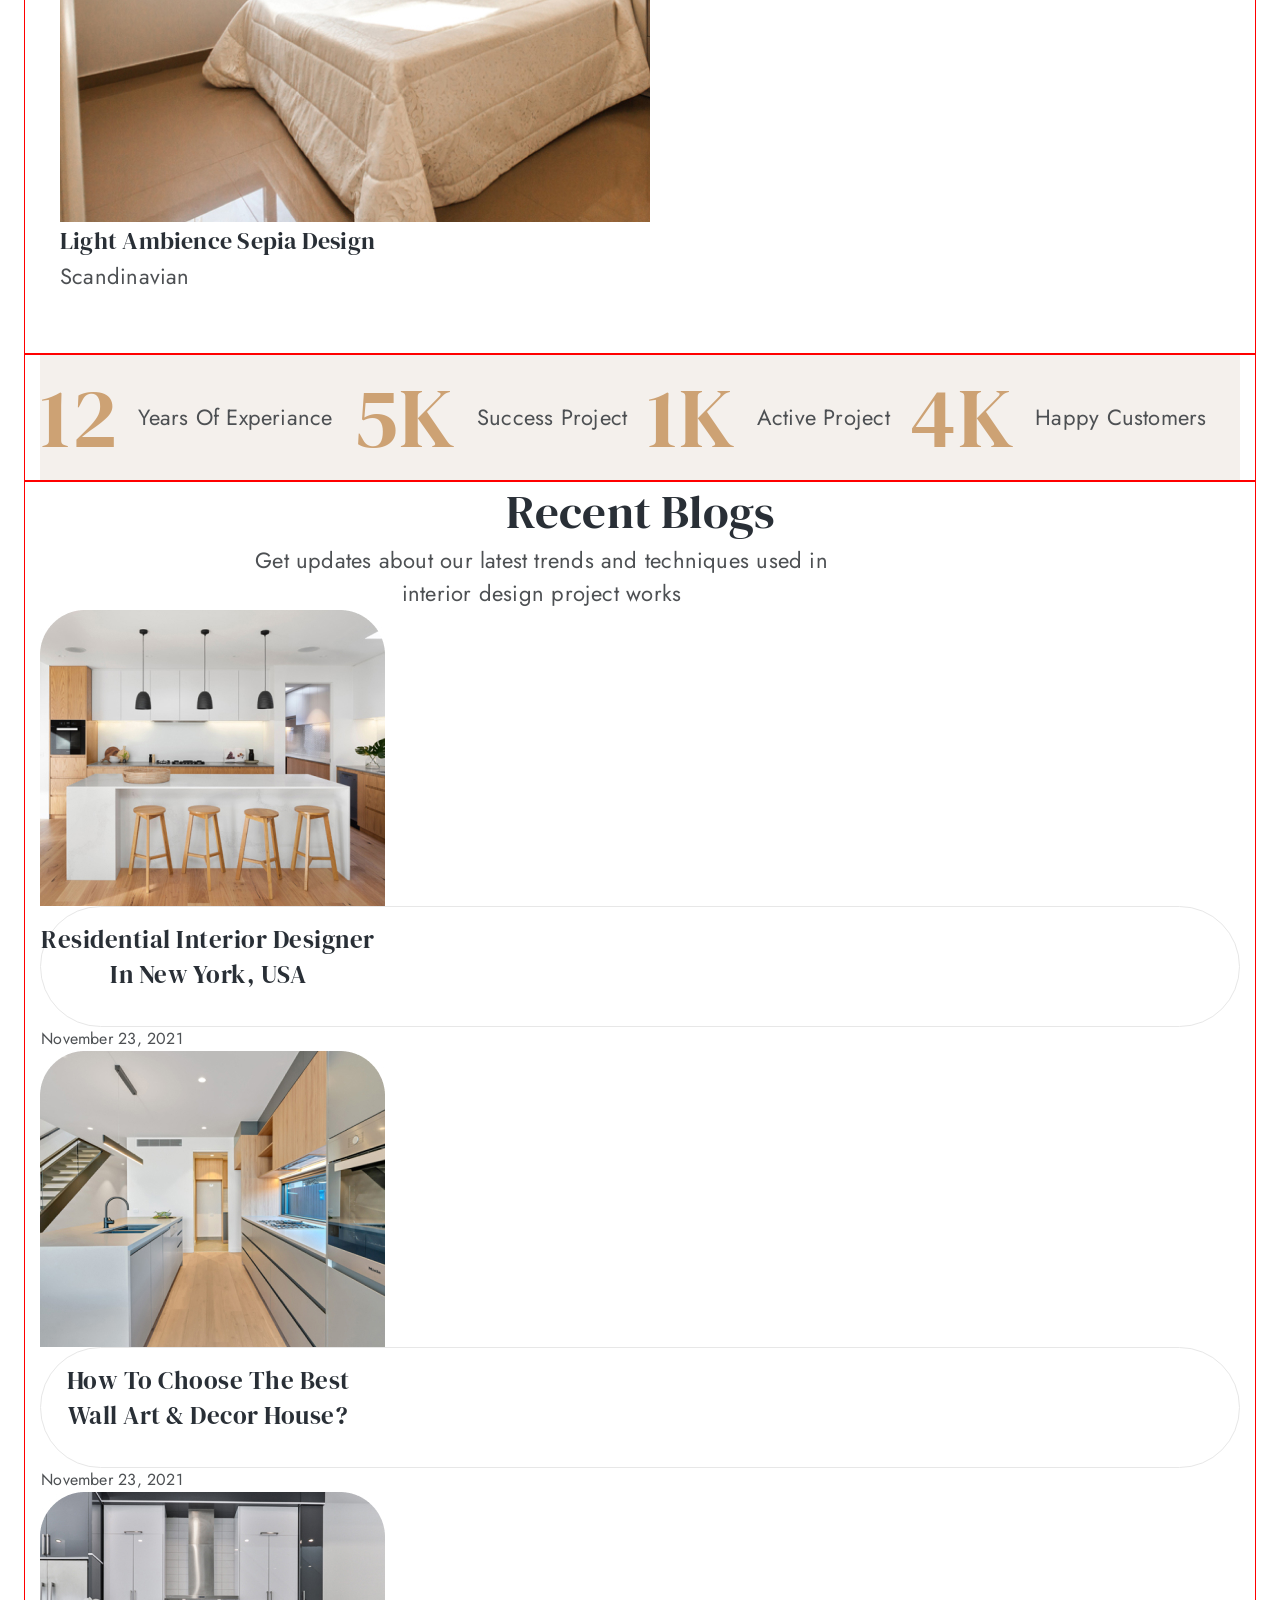
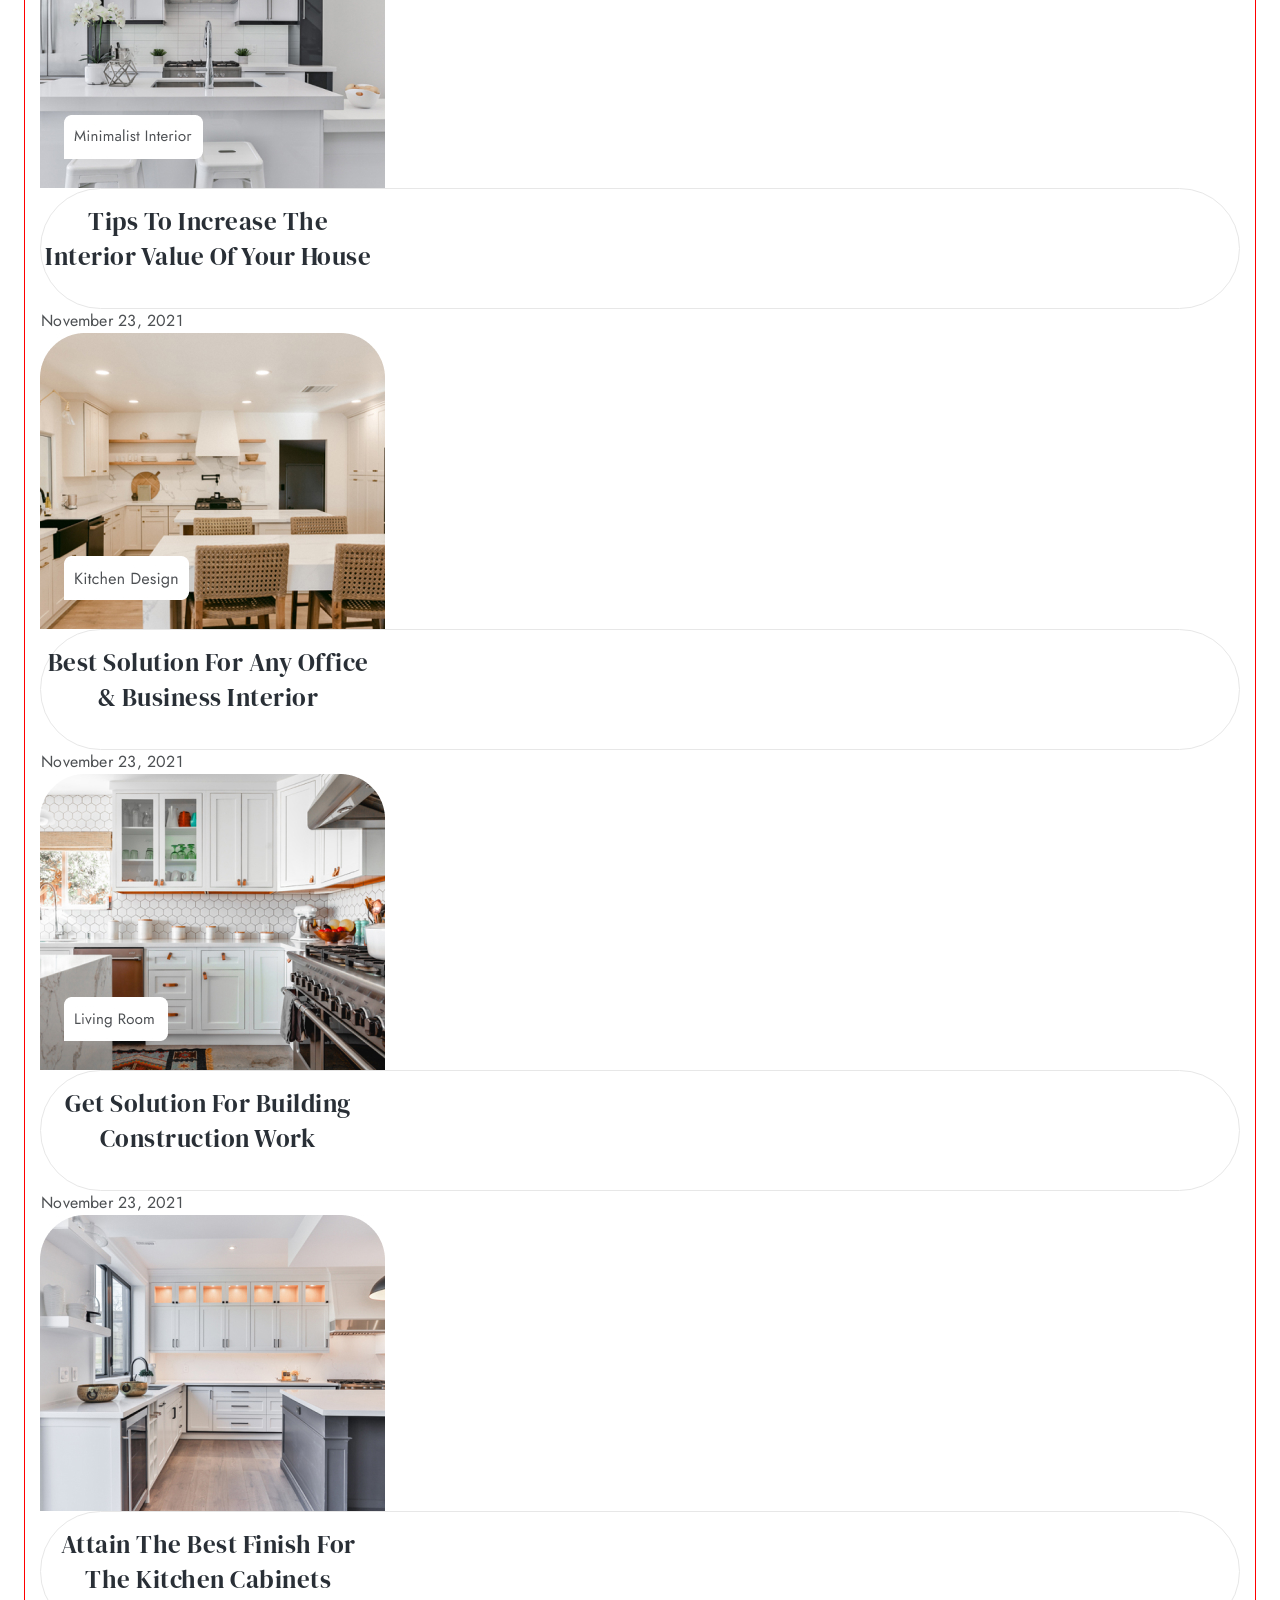
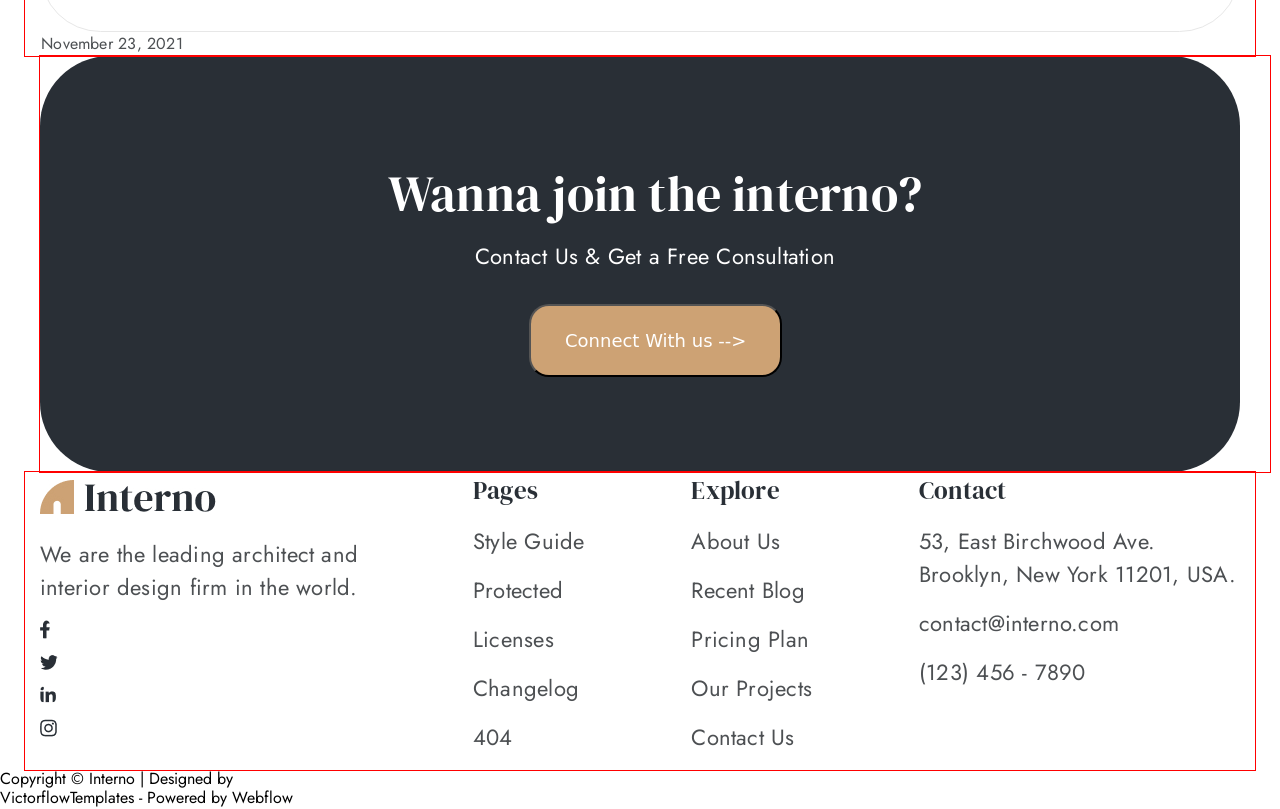
==== commit 511fed10: "345" ====
--- a/index.html
+++ b/index.html
@@ -4,6 +4,9 @@
     <meta charset="UTF-8" />
     <meta name="viewport" content="width=device-width, initial-scale=1.0" />
     <title>Document</title>
+    <link rel="preconnect" href="https://fonts.googleapis.com">
+<link rel="preconnect" href="https://fonts.gstatic.com" crossorigin>
+<link href="https://fonts.googleapis.com/css2?family=DM+Serif+Display:ital@0;1&family=Inter:ital,opsz,wght@0,14..32,100..900;1,14..32,100..900&family=Jost:ital,wght@0,100..900;1,100..900&display=swap" rel="stylesheet">
     <link
       rel="stylesheet"
       href="https://cdnjs.cloudflare.com/ajax/libs/modern-normalize/3.0.1/modern-normalize.min.css"
@@ -14,7 +17,7 @@
     <link rel="stylesheet" href="./style.css">
   </head>
   <body>
-    <header>
+    <header class="header">
       <div class="container">
         <nav class="nav">
           <ul class="ligo">
@@ -61,7 +64,7 @@
                 View More <img src="./img/strel.png" alt="" />
               </p>
             </div>
-            <div id="mov">
+            <div class="mov">
               <h2 class="ops-heading">Furniture</h2>
               <p class="ops-subtitle">
                 Movable articles that are used to make a room or building
@@ -71,7 +74,7 @@
                 View More <img src="./img/strel.png" alt="" />
               </p>
             </div>
-            <div id="mov">
+            <div class="mov">
               <h2 class="ops-heading">Flooring</h2>
               <p class="ops-subtitle">
                 Thin object any finished material applied over a floor structure
@@ -85,6 +88,7 @@
       </section>
       <section class="tackle">
         <div class="container">
+          <div>
           <h2 class="tackle-heading">We Tackle The Most Challenging Designs</h2>
           <p class="tackle-subtitle">
             The world needs innovators and problem solvers who turn challenges
@@ -95,15 +99,16 @@
           <p class="nomer">012345678</p>
           <p class="nomer-name">Call Us Anytime</p>
           <button class="nomer-bot">Get Free Estimate</button>
-        </div>
-        <img src="./img/room.jpg" alt="" class="room" />
+         </div>
+          <img src="./img/room.jpg" alt="" class="room" />
+        </div>
       </section>
       <section class="comand">
         <div class="container">
           <h2 class="comand-heading">What the People Thinks About Interno</h2>
-          <ul>
+          <ul class="comand-ul">
             <li class="comend">
-              <img src="#" alt="" />
+              <img src="./img/lisa.jpg" alt="" />
               <h3 class="comend-opc">Lisa Clairton</h3>
               <p class="comend-opcc">New York, USA</p>
               <p class="comend-p">
@@ -112,7 +117,7 @@
               </p>
             </li>
             <li class="comend">
-              <img src="#" alt="" />
+              <img src="./img/david.jpg" alt="" class="people" />
               <h3 class="comend-opc">David Knight</h3>
               <p class="comend-opcc">Sydney, Australia</p>
               <p class="comend-p">
@@ -121,7 +126,7 @@
               </p>
             </li>
             <li class="comend">
-              <img src="#" alt="" />
+              <img src="./img/lissa.jpg" alt="" />
               <h3 class="comend-opc">Lisa Clairton</h3>
               <p class="comend-opcc">Paris, France</p>
               <p class="comend-p">
@@ -134,7 +139,7 @@
       </section>
       <section>
         <div class="container">
-          <ul>
+          <ul class="foto">
             <li><img src="./img/home.jpg" alt="" class="bren" /></li>
             <li><img src="./img/vs.jpg" alt="" class="bren" /></li>
             <li><img src="./img/brend.jpg" alt="" class="bren" /></li>
@@ -151,19 +156,27 @@
             support team excited to help you, getting started with us never been
             easier.
           </p>
-          <ul>
-            <li><img src="./img/roomw.jpg" alt="" class="roomw" /></li>
-            <li><h3 class="roomw-h">Winery Dry Creek Building</h3></li>
-            <li><p class="roomw-p">Art Modern</p></li>
-            <li><img src="./img/roomt.jpg" alt="" class="roomt" /></li>
-            <li><h3 class="roomw-hh">Creative Workplace Design</h3></li>
-            <li><p class="roomw-pp">Minimalist</p></li>
-            <li><img src="./img/roomth.jpg" alt="" class="roomw "  /></li>
-            <li><h3 class="roomw-h">Bedroom Interior Pot Work</h3></li>
-            <li><p class="roomw-p">Modern</p></li>
-            <li><img src="./img/roomf.jpg" alt="" class="roomt" /></li>
-            <li><h3 class="roomw-hh">Light Ambience Sepia Design</h3></li>
-            <li><p class="roomw-pp">Scandinavian</p></li>
+          <ul class="recent-projects"> 
+            <li>
+              <img src="./img/roomw.jpg" alt="" class="roomw" />
+            <h3 class="roomw-h">Winery Dry Creek Building</h3>
+            <p class="roomw-p">Art Modern</p>
+          </li>
+            <li>
+              <img src="./img/roomt.jpg" alt="" class="roomt" />
+            <h3 class="roomw-hh">Creative Workplace Design</h3>
+            <p class="roomw-pp">Minimalist</p>
+          </li>
+            <li>
+              <img src="./img/roomth.jpg" alt="" class="roomw "  />
+            <h3 class="roomw-h">Bedroom Interior Pot Work</h3>
+            <p class="roomw-p">Modern</p>
+          </li>
+            <li>
+              <img src="./img/roomf.jpg" alt="" class="roomt" />
+            <h3 class="roomw-hh">Light Ambience Sepia Design</h3>
+            <p class="roomw-pp">Scandinavian</p>
+          </li>
           </ul>
         </div>
       </section>
@@ -172,9 +185,9 @@
 <ul class="infa">
     <li><h3 class="infa-g">12</h3></li>
     <li><p class="infa-o">Years Of Experiance</p></li>
-    <li><h3 class="infa-g" id="g">5K</h3></li>
+    <li><h3 class="infa-g" class="g">5K</h3></li>
     <li><p class="infa-o">Success Project</p></li>
-    <li><h3 class="infa-g" id="g">1K</h3></li>
+    <li><h3 class="infa-g" class="g">1K</h3></li>
     <li><p class="infa-o">Active Project</p></li>
     <li><h3 class="infa-g">4K</h3></li>
     <li><p class="infa-o">Happy Customers</p></li>
@@ -213,50 +226,60 @@
                     </ul>
                 </div>
             </section> 
-       <section>
-                <div class="container">
-<h2>Wanna join the interno?</h2>
-<p>Contact Us & Get a Free Consultation</p>
-<button><p></p><img src="" alt=""></button>
+            <section class="wannajoin">
+            <div class="container">
+<h2 class="wannajoin-h">Wanna join the interno?</h2>
+<p class="wannajoin-p">Contact Us & Get a Free Consultation</p>
+<button class="wannajoin-baton">Connect With us --></button>
                 </div>
             </section> 
     </main>
    <footer>
-           <address>
-            <div class="container">
-              <ul>
-           <li><a href=""> <img src="./img/image.jpg" alt=""></a></li>
-           <li><p>We are the leading architect and interior design firm in the world.</p></li>
-            <li><img src="" alt=""></li>
-            <li> <img src="" alt=""></li>
-              <li><img src="" alt=""></li>
-                <li><img src="" alt=""></li>
-            </ul>
-            <ul>
-              <li><h4>Pages</h4></li>
-                <li><p>Style Guide</p></li>
-                  <li><p>Protected</p></li>
-                    <li><p>Licenses</p></li>
-                      <li><p>Changelog</p></li>
-                        <li><p>404</p></li>
-            </ul>
-            <ul>
-              <li> <h4>Explore</h4 ></li>
-                <li><p>About Us</p></li>
-                  <li><p>Recent Blog</p></li>
-                    <li><p>Pricing Plan</p></li>
-                      <li><p>Our Projects</p></li>
-                        <li><p>Contact Us</p></li>
-            </ul>
-            <ul>
-              <li> <h4>Contact</h4></li>
-                <li> <p>53, East Birchwood Ave. Brooklyn, New York 11201, USA.</p></li>
-                  <li> <p>contact@interno.com</p></li>
-                    <li><p>(123) 456 - 7890</p></li>
-          </ul>
+    <address class="address">
+      <div class="container">
+        <div class="footer-grid">
+          <ul>
+            <li>
+              <a href=""><img src="./img/interno.jpg" alt="Company Logo" /></a>
+            </li>
+            <li>
+              <p class="fo-p">We are the leading architect and interior design firm in the world.</p>
+            </li>
+            <li><img src="./img/f.jpg" alt=""></li>
+            <li><img src="./img/bert.jpg" alt=""></li>
+            <li><img src="./img/in.jpg" alt=""></li>
+            <li><img src="./img/fotog.jpg" alt=""></li>
+          </ul>
+          <ul>
+            <li><h4>Pages</h4></li>
+            <li><p class="foo-p">Style Guide</p></li>
+            <li><p class="foo-p">Protected</p></li>
+            <li><p class="foo-p">Licenses</p></li>
+            <li><p class="foo-p">Changelog</p></li>
+            <li><p class="foo-p">404</p></li>
+          </ul>
+          <ul>
+            <li><h4>Explore</h4></li>
+            <li><p class="foo-p">About Us</p></li>
+            <li><p class="foo-p">Recent Blog</p></li>
+            <li><p class="foo-p">Pricing Plan</p></li>
+            <li><p class="foo-p">Our Projects</p></li>
+            <li><p class="foo-p">Contact Us</p></li>
+          </ul>
+          <ul>
+            <li><h4>Contact</h4></li>
+            <li><p class="foo-pp">53, East Birchwood Ave. Brooklyn, New York 11201, USA.</p></li>
+            <li><p class="foo-p">contact@interno.com</p></li>
+            <li><p class="foo-p">(123) 456 - 7890</p></li>
+          </ul>
+        </div>
+      </div>
+
            </address>
-           <p>Copyright © Interno | Designed by <span><a href=""></a>Victorflow</span>Templates - Powered by <span>Webflow</span></p>
-        </div>
+           <div class="foter-botonn">
+           <p class="foter-boton">Copyright © Interno | Designed by <span class="foter-boton"><a href=""></a>Victorflow</span>Templates - Powered by <span class="foter-boton">Webflow</span></p>
+        </div>
+          </div>        
         </footer> 
   </body>
 </html>
--- a/style.css
+++ b/style.css
@@ -1,22 +1,23 @@
-/* @import url('https://fonts.googleapis.com/css2?family=Jost:ital,wght@0,100..900;1,100..900&display=swap');
-@import url('https://fonts.googleapis.com/css2?family=DM+Serif+Display:ital@0;1&family=Jost:ital,wght@0,100..900;1,100..900&display=swap'); */
 .container {
   outline: 1px solid red;
-  width: 1200px;
+  width: 1230px;
   margin-left: auto;
   margin-right: auto;
   padding-left: 15px;
   padding-right: 15px;
 }
+.header{
+  padding-top: 30px;
+  padding-bottom: 30px;
+}
 .ops .container {
   display: flex;
   justify-content: space-between;
   gap: 30px; /* Расстояние между элементами */
-  flex-wrap: wrap; /* Перенос элементов на новую строку, если они не помещаются */
-  padding: 30px 0;
-}
-
-#mov {
+  align-items: baseline;
+}
+
+.mov {
   width: 30%;
   text-align: center;
   padding: 20px;
@@ -104,22 +105,22 @@
   display: flex;
 }
 .hero {
-
-  background-image: url(./img/beachero.png);
-}
-.hwon {
-  color: #292f36;
-  font-family: "DM Serif Display";
-  font-size: 80px;
-  font-style: normal;
-  font-weight: 400;
-  line-height: 96px; 
-  letter-spacing: 0.22px;
-  padding-top: 188px;
-  width: 595px;
   background-repeat: no-repeat;
   background-position: center;
   background-size: cover;
+padding-bottom: 260px;
+padding-top: 188px;
+  background-image: url(./img/beachero.png);
+}
+.hwon {
+  color: #292F36;
+font-family: "DM Serif Display";
+font-size: 80px;
+font-style: normal;
+font-weight: 400;
+line-height: 96px; 
+letter-spacing: 0.22px;
+width: 595px;
 }
 .hero-p {
   color: #4d5053;
@@ -130,11 +131,11 @@
   line-height: 33px; 
   letter-spacing: 0.22px;
   width: 595px;
-  padding-top: 19px;
-  padding-bottom: 35px;
-}
+  margin-top: 19px;
+  margin-bottom: 35px;
+}
+
 .button-hero {
-  display: flex;
   background-color: #292f36;
   color: azure;
   padding-top: 22px;
@@ -143,7 +144,8 @@
   padding-right: 67px;
   border-radius: 20px;
   border: none;
-  margin-bottom: 260px;
+  width: 207px;
+height: 71px;
 }
 .bu-p {
   color: #fff;
@@ -237,6 +239,11 @@
   line-height: 65px;
   letter-spacing: 0.22px;
   margin-bottom: 42px;
+}
+.tackle .container{
+  display: flex;
+  justify-content: space-between;
+  align-items: center;
 }
 .ops-item {
   display: flex;
@@ -296,10 +303,22 @@
 padding-right: 67px;
 }
   .room{
-    margin-left: 1000px;
-  display: flex;
 background-image: url(./img/room.jpg);
-  flex-wrap: nowrap ;
+}
+.recent-projects{
+  display: flex;
+  flex-wrap: wrap;
+  justify-content: space-between;
+}
+.foto{
+  display: flex;
+  justify-content: space-between;
+  align-items: center;
+}
+.comand-ul{
+  display: flex;
+  justify-content: space-evenly;
+  margin-top: 50px;
 }
 .comand{
   border-radius: 70px;
@@ -535,15 +554,6 @@
 border-radius: 62px;
 border: 1px solid #E7E7E7;
 }
-.hero .container {
-  text-align: center;
-  padding: 50px 0;
-}
-
-.hwon {
-  font-size: 36px;
-  margin-bottom: 20px;
-}
 
 .hero-p {
   font-size: 18px;
@@ -561,59 +571,6 @@
 .button-hero:hover {
   background-color: #555;
 }
-
-/* Стили для .ops */
-
-
-
-.hwon {
-  color: #292f36;
-  font-family: "DM Serif Display";
-  font-size: 80px;
-  font-style: normal;
-  font-weight: 400;
-  line-height: 96px; 
-  letter-spacing: 0.22px;
-  padding-top: 188px;
-  width: 595px;
-  background-repeat: no-repeat;
-  background-position: center;
-  background-size: cover;
-}
-.hero-p {
-  color: #4d5053;
-  font-family: "Jost";
-  font-size: 22px;
-  font-style: normal;
-  font-weight: 400;
-  line-height: 33px; 
-  letter-spacing: 0.22px;
-  width: 595px;
-  padding-top: 19px;
-  padding-bottom: 35px;
-}
-.button-hero {
-  display: flex;
-  background-color: #292f36;
-  color: azure;
-  padding-top: 22px;
-  padding-bottom: 22px;
-  padding-left: 34px;
-  padding-right: 67px;
-  border-radius: 20px;
-  border: none;
-  margin-bottom: 260px;
-}
-.bu-p {
-  color: #fff;
-  font-family: "Jost";
-  font-size: 18px;
-  font-style: normal;
-  font-weight: 400;
-  line-height: 27px; 
-  letter-spacing: 0.72px;
-}
-
 p{
   font-family: "Jost";
 }
@@ -625,8 +582,132 @@
 }
 .bren{
   display: flex;
-  padding: 0; /* Убираем отступы */
-  margin: 0;  /* Убираем маргины */
-  list-style: none; /* Убираем маркеры списка */
-}
-
+  padding: 0; 
+  margin: 0;  
+  list-style: none; 
+}
+
+{
+  
+}
+
+.footer-grid {
+  display: flex;
+  justify-content: space-between; /* Равномерное расстояние между элементами */
+  flex-wrap: wrap; /* Включаем перенос строк для адаптивности */
+  gap: 2rem; /* Расстояние между колонками */
+}
+
+footer ul {
+  list-style: none;
+  padding: 0;
+}
+ 
+footer ul li {
+  margin-bottom: 1rem;
+}
+
+footer ul h4 {
+  font-size: 1.2rem;
+  font-weight: bold;
+  margin-bottom: 0.5rem;
+  color: #292F36;
+font-family: "DM Serif Display";
+font-size: 25px;
+font-style: normal;
+font-weight: 400;
+line-height: 37.5px; /* 150% */
+letter-spacing: 0.22px;
+}
+
+footer ul p,
+footer ul a {
+  font-size: 1rem;
+  color: #ccc;
+  text-decoration: none;
+}
+
+footer ul img {
+  max-width: 100%;
+  height: auto;
+  border-radius: 5px;
+}
+.foo-p{
+  color: #4D5053;
+font-family: "Jost";
+font-size: 22px;
+font-style: normal;
+font-weight: 400;
+line-height: 33px; /* 150% */
+letter-spacing: 0.22px;
+}
+.foo-pp{
+  color: #4D5053;
+  font-family: "Jost";
+  font-size: 22px;
+  font-style: normal;
+  font-weight: 400;
+  line-height: 33px; /* 150% */
+  letter-spacing: 0.22px;
+  width: 321px;
+}
+.fo-p{
+  width: 326px;
+  color: #4D5053;
+font-family: "Jost";
+font-size: 22px;
+font-style: normal;
+font-weight: 400;
+line-height: 33px; /* 150% */
+letter-spacing: 0.22px;
+}
+.wannajoin{
+  border-radius: 70px;
+background: #292F36;
+width: 1200px;
+margin-left: auto;
+margin-right: auto;
+}
+.wannajoin-h{
+  color: #FFF;
+  text-align: center;
+  font-family: "DM Serif Display";
+  font-size: 50px;
+  font-style: normal;
+  font-weight: 400;
+  line-height: 75px; 
+  letter-spacing: 0.22px;
+  padding-top: 100px;
+  margin-bottom: 9px;
+}
+.wannajoin-p{
+  color: #FFF;
+text-align: center;
+font-family: "Jost";
+font-size: 22px;
+font-style: normal;
+font-weight: 400;
+line-height: 33px; 
+letter-spacing: 0.22px;
+}
+.wannajoin-baton{
+background-color: #CDA274;
+color: #FFF;
+padding: 21px 34px;
+font-size: 18px;
+line-height: 27px; 
+border-radius: 20px;
+margin-left: 474px;
+margin-top: 31px;
+margin-bottom: 95px;
+}
+
+
+
+
+
+
+
+
+
+
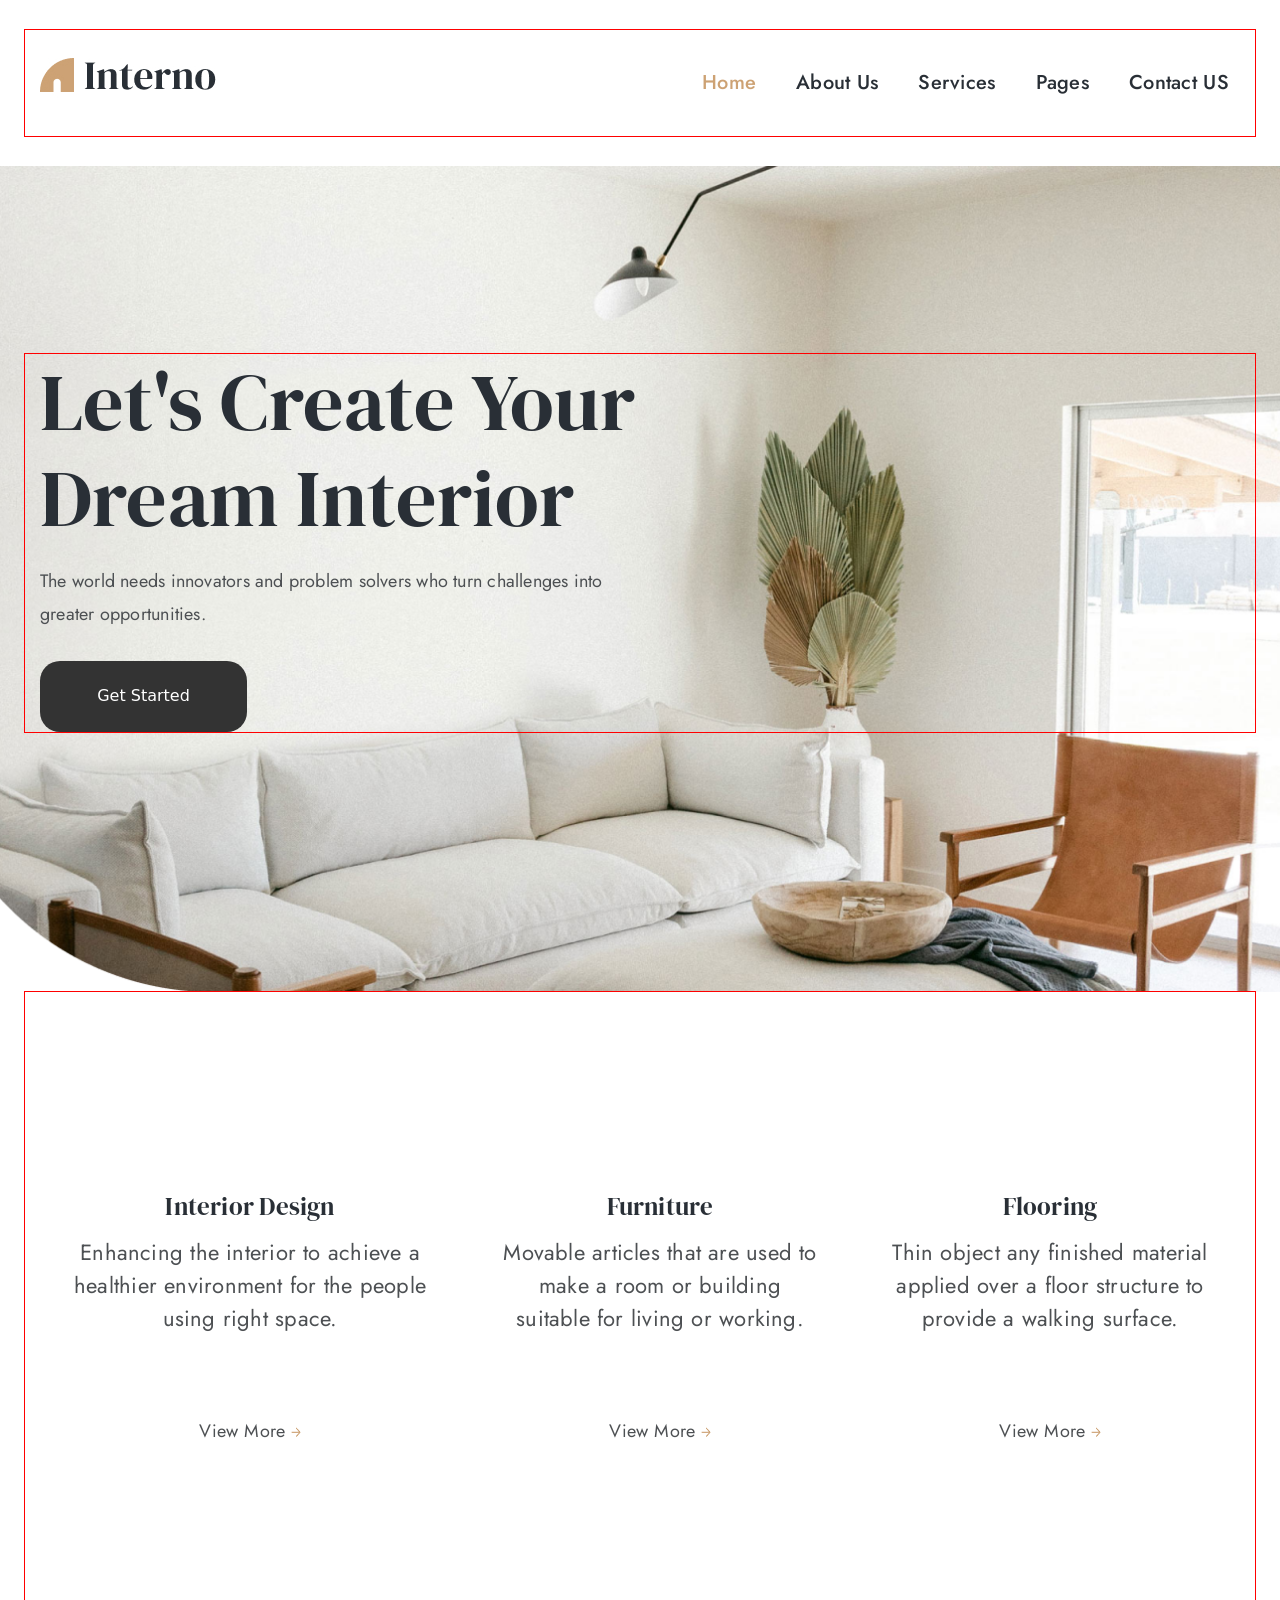
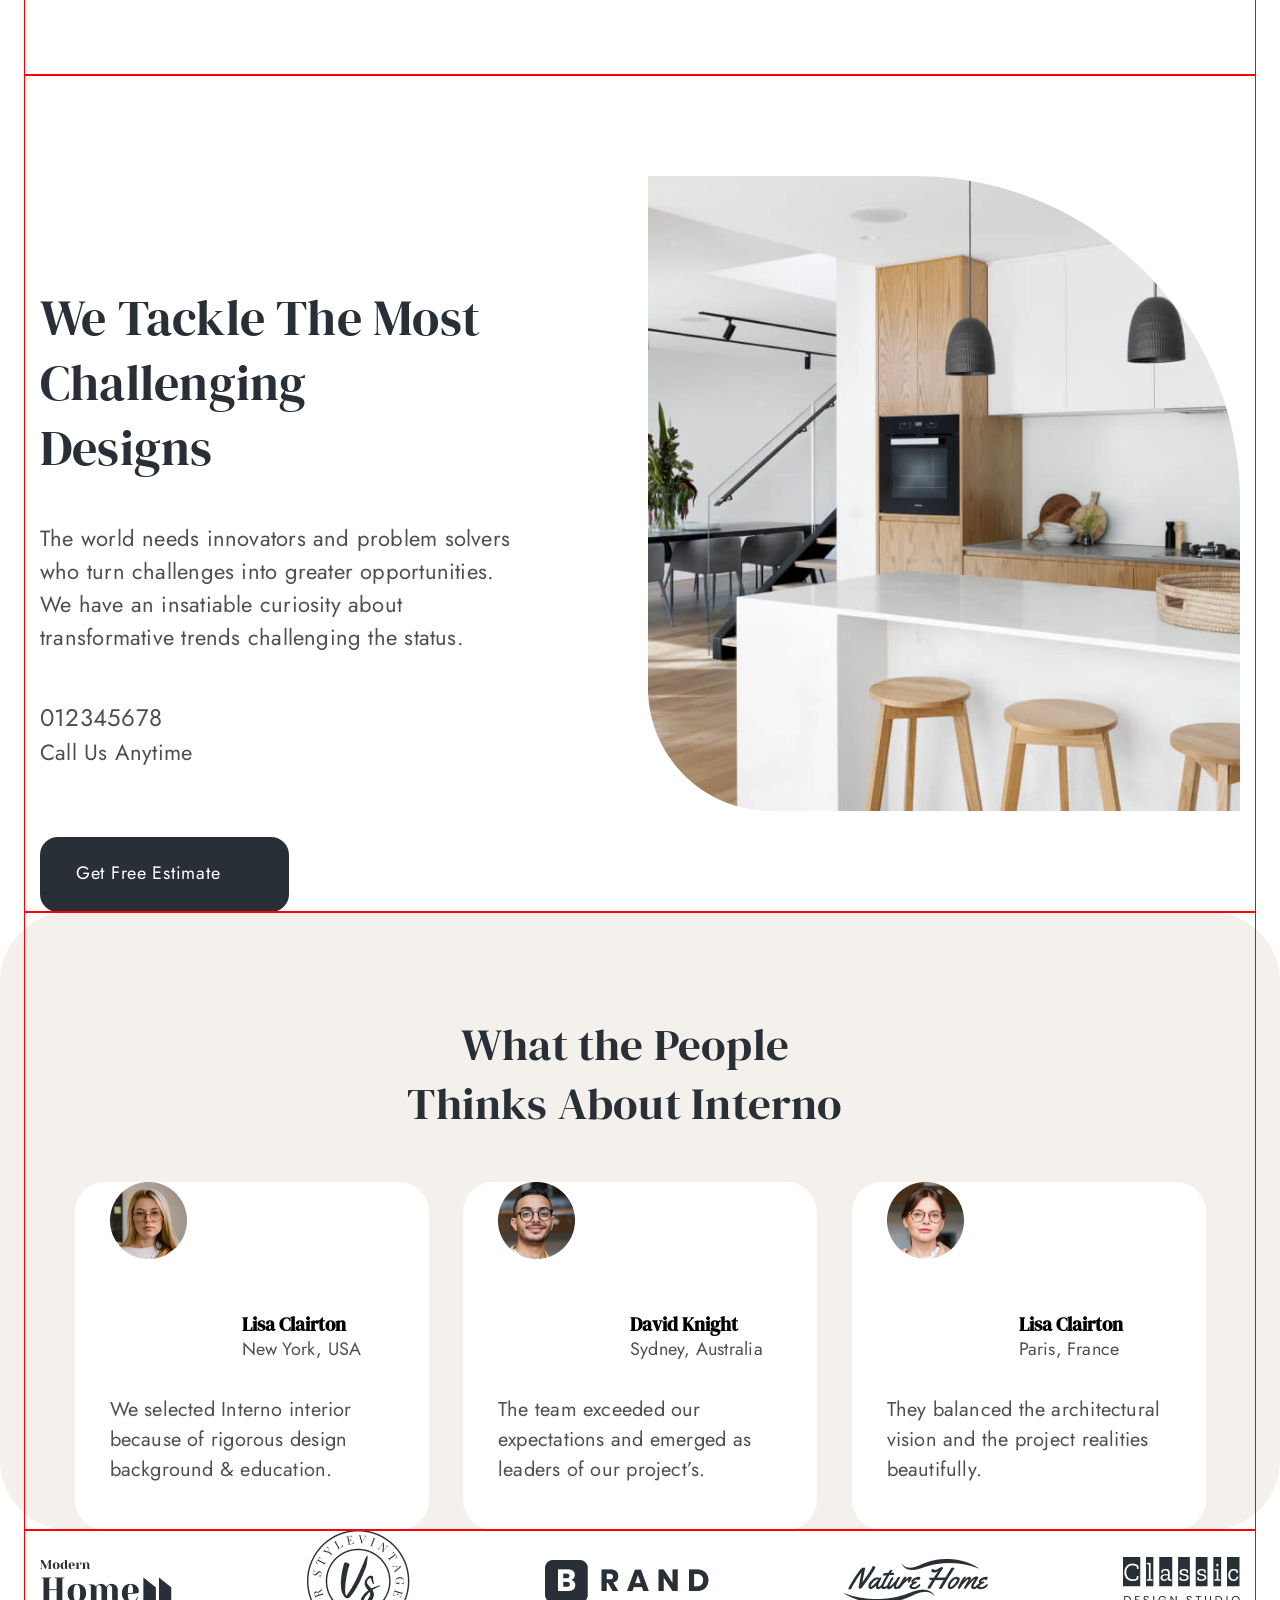
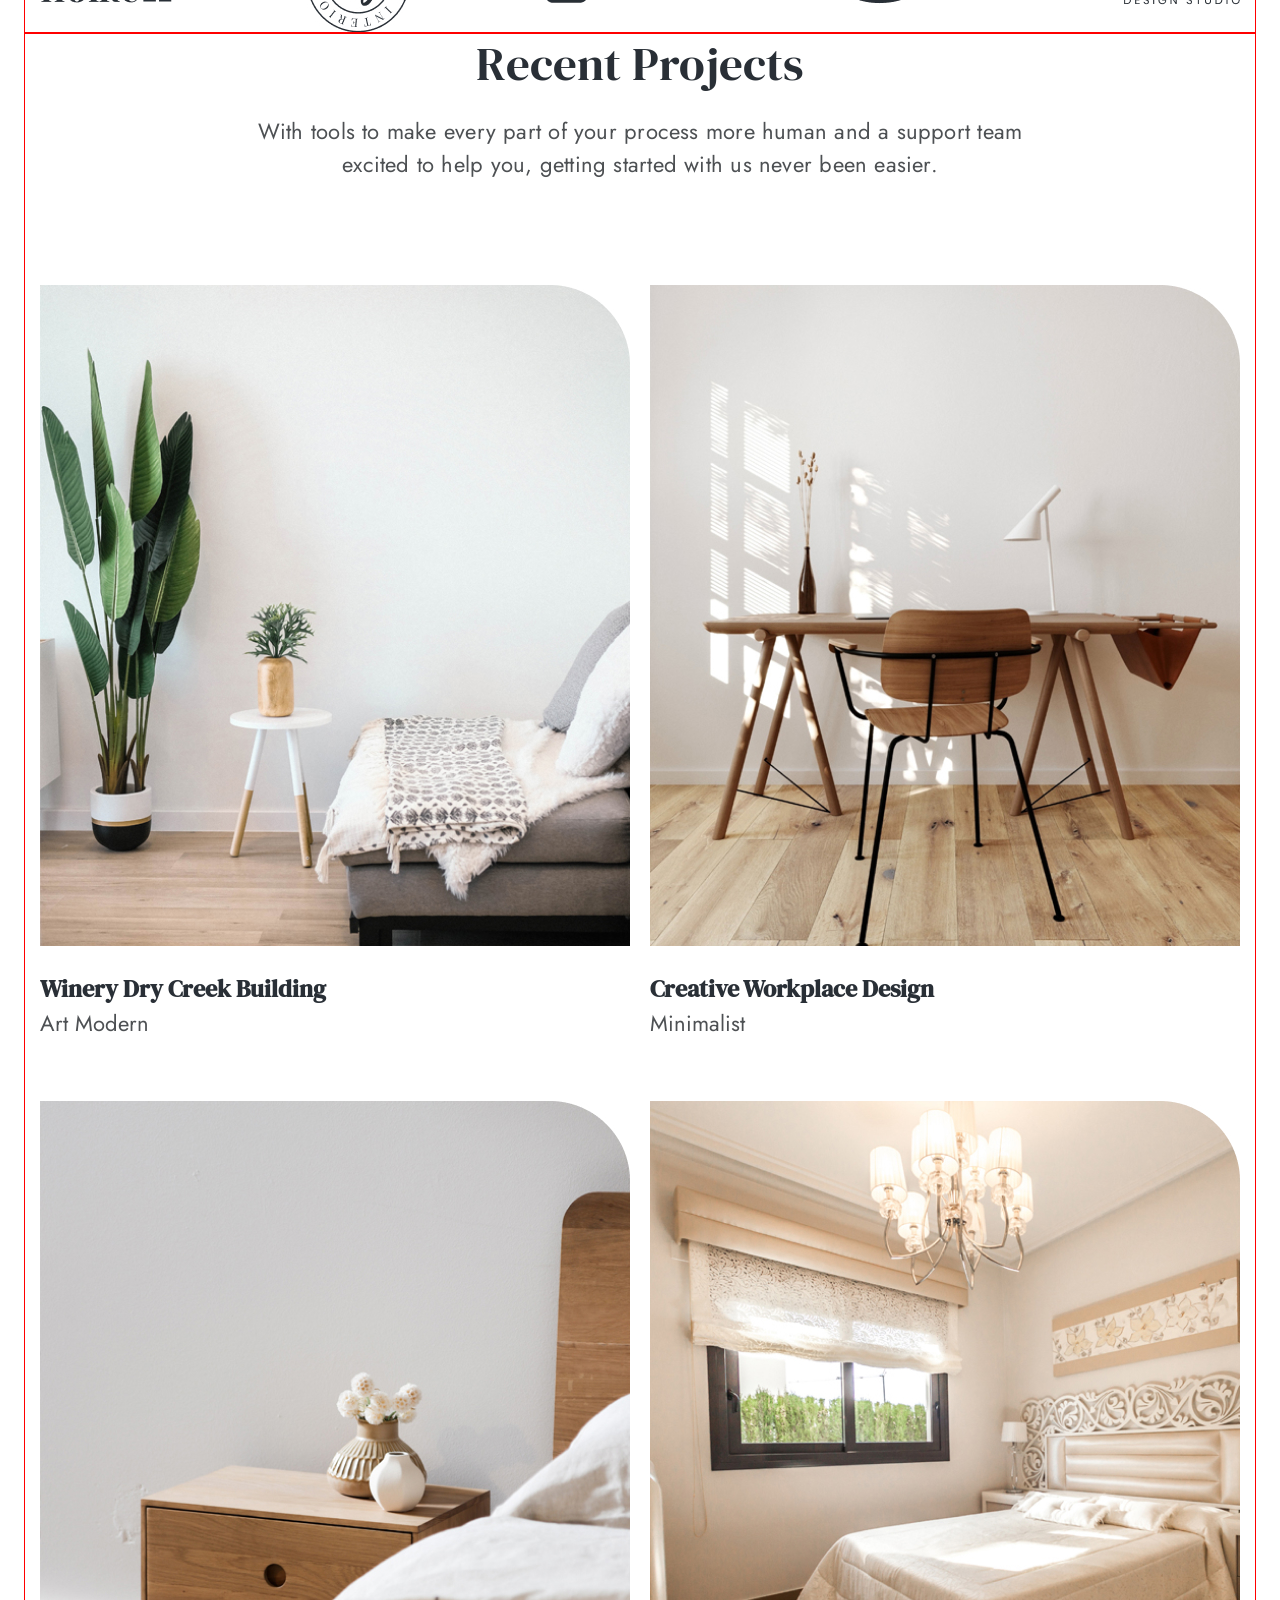
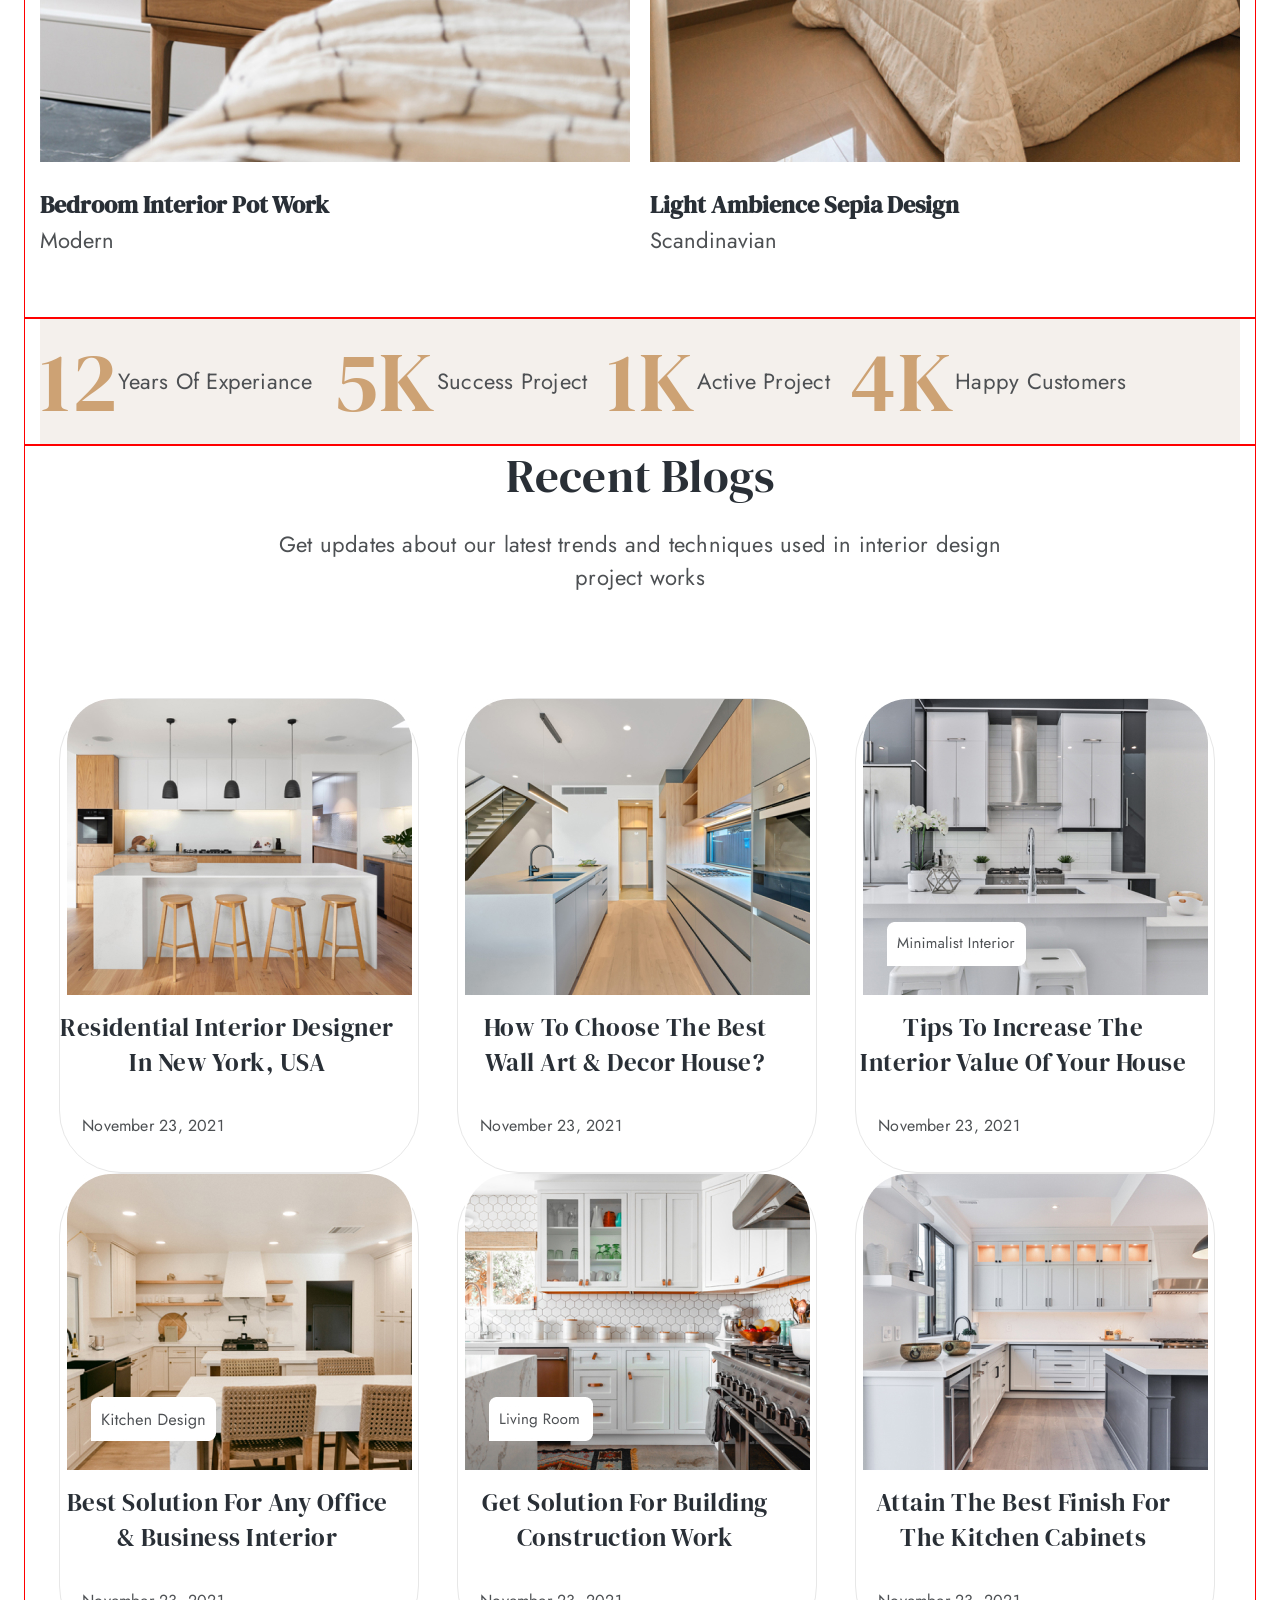
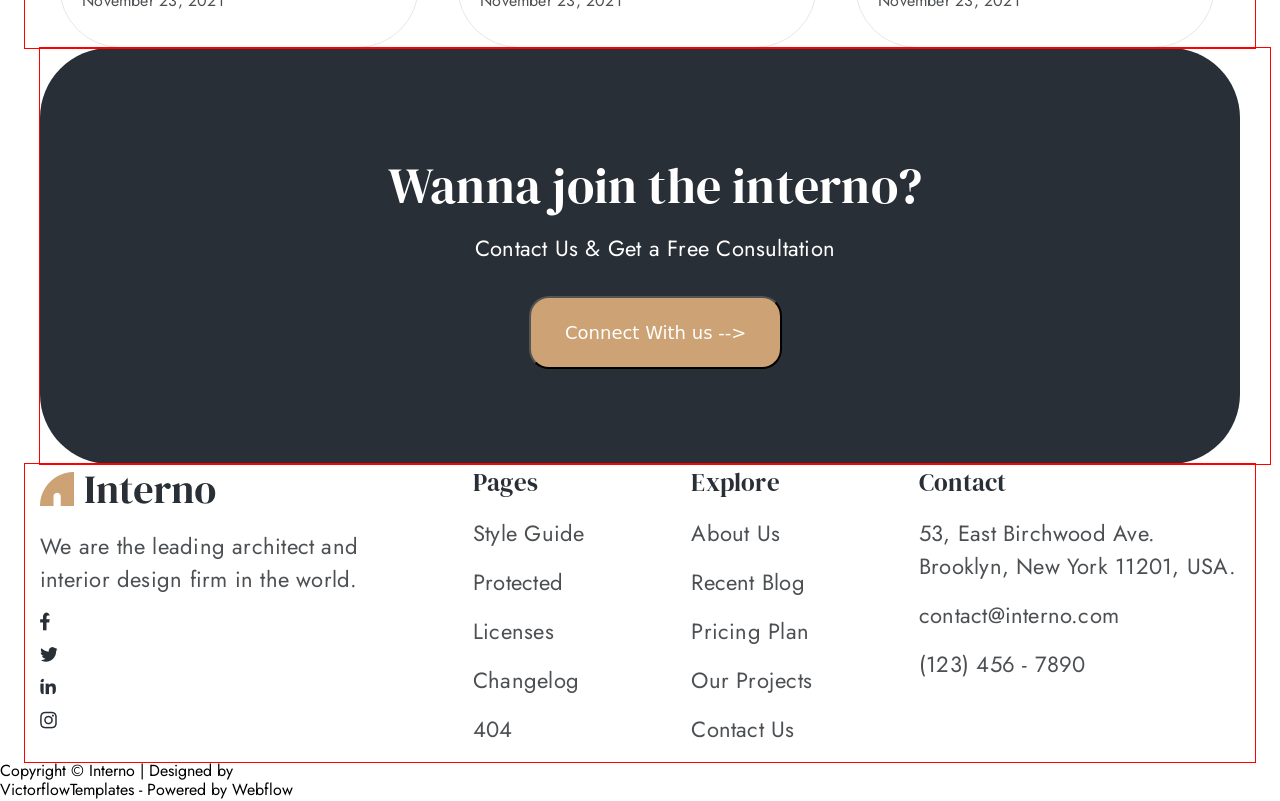
==== commit 25723369: "8567" ====
--- a/index.html
+++ b/index.html
@@ -161,21 +161,25 @@
               <img src="./img/roomw.jpg" alt="" class="roomw" />
             <h3 class="roomw-h">Winery Dry Creek Building</h3>
             <p class="roomw-p">Art Modern</p>
+            <!-- <button class="recent-but">></button> -->
           </li>
             <li>
               <img src="./img/roomt.jpg" alt="" class="roomt" />
             <h3 class="roomw-hh">Creative Workplace Design</h3>
             <p class="roomw-pp">Minimalist</p>
+            <!-- <button class="recent-but">></button> -->
           </li>
             <li>
               <img src="./img/roomth.jpg" alt="" class="roomw "  />
             <h3 class="roomw-h">Bedroom Interior Pot Work</h3>
             <p class="roomw-p">Modern</p>
+            <!-- <button class="recent-but">></button> -->
           </li>
             <li>
               <img src="./img/roomf.jpg" alt="" class="roomt" />
             <h3 class="roomw-hh">Light Ambience Sepia Design</h3>
             <p class="roomw-pp">Scandinavian</p>
+            <!-- <button class="recent-but">></button> -->
           </li>
           </ul>
         </div>
@@ -183,14 +187,14 @@
  <section>
  <div class="container">
 <ul class="infa">
-    <li><h3 class="infa-g">12</h3></li>
-    <li><p class="infa-o">Years Of Experiance</p></li>
-    <li><h3 class="infa-g" class="g">5K</h3></li>
-    <li><p class="infa-o">Success Project</p></li>
-    <li><h3 class="infa-g" class="g">1K</h3></li>
-    <li><p class="infa-o">Active Project</p></li>
-    <li><h3 class="infa-g">4K</h3></li>
-    <li><p class="infa-o">Happy Customers</p></li>
+    <li class="infa-li"><h3 class="infa-g">12</h3>
+    <p class="infa-o">Years Of Experiance</p></li>
+    <li><h3 class="infa-g" class="g">5K</h3>
+      <p class="infa-o">Success Project</p></li>
+    <li><h3 class="infa-g" class="g">1K</h3>
+    <p class="infa-o">Active Project</p></li>
+    <li><h3 class="infa-g">4K</h3>
+    <p class="infa-o">Happy Customers</p></li>
 </ul>
                 </div>
             </section> 
@@ -198,31 +202,31 @@
                 <div class="container">
                     <h2 class="recent-h">Recent Blogs</h2>
                     <p class="recent-p">Get updates about our latest trends and techniques used in interior design project works</p>
-                    <ul>
-                        <li><img src="./img/residetion.jpg" alt=""></li>
-                        <li class="re-li"><h3 class="recent-nazwa">Residential Interior Designer In New York, USA</h3></li>
-                        <li><p class="recent-pp">November 23, 2021</p></li>
-                        <li><img src="" alt=""></li>
-                        <li><img src="./img/art.jpg" alt=""></li>
-                        <li class="re-li"><h3 class="recent-nazwa">How To Choose The Best Wall Art & Decor House?</h3></li>
-                        <li><p class="recent-pp">November 23, 2021</p></li>
-                        <li><img src="" alt=""></li>
-                        <li><img src="./img/tips.jpg" alt=""></li>
-                        <li class="re-li"><h3 class="recent-nazwa">Tips To Increase The Interior Value Of Your House</h3></li>
-                        <li><p class="recent-pp">November 23, 2021</p></li>
-                        <li><img src="" alt=""></li>
-                        <li><img src="./img/best.jpg" alt=""></li>
-                        <li class="re-li"><h3 class="recent-nazwa">Best Solution For Any Office & Business Interior</h3></li>
-                        <li><p class="recent-pp">November 23, 2021</p></li>
-                        <li><img src="" alt=""></li>
-                        <li><img src="./img/get.jpg" alt=""></li>
-                        <li class="re-li"><h3 class="recent-nazwa">Get Solution For Building Construction Work</h3></li>
-                        <li><p class="recent-pp">November 23, 2021  </p></li>
-                        <li><img src="" alt=""></li>
-                        <li><img src="./img/decorhome.jpg" alt=""></li>
-                        <li class="re-li"><h3 class="recent-nazwa">Attain The Best Finish For The Kitchen Cabinets</h3></li>
-                        <li><p class="recent-pp">November 23, 2021</p></li>
-                        <li><img src="" alt=""></li>
+                    <ul class="recent-ul">
+                        <li class="re-li"><img src="./img/residetion.jpg" alt="" class="re-img">
+                        <h3 class="recent-nazwa">Residential Interior Designer In New York, USA</h3>
+                        <p class="recent-pp">November 23, 2021</p>
+                        <img src="" alt=""></li>
+                        <li class="re-li"><img src="./img/art.jpg" alt="" class="re-img">
+                        <h3 class="recent-nazwa">How To Choose The Best Wall Art & Decor House?</h3>
+                        <p class="recent-pp">November 23, 2021</p>
+                        <img src="" alt=""></li>
+                        <li class="re-li"><img src="./img/tips.jpg" alt="" class="re-img">
+                        <h3 class="recent-nazwa">Tips To Increase The Interior Value Of Your House</h3>
+                        <p class="recent-pp">November 23, 2021</p>
+                        <img src="" alt=""></li>
+                        <li class="re-li"><img src="./img/best.jpg" alt="" class="re-img">
+                        <h3 class="recent-nazwa">Best Solution For Any Office & Business Interior</h3>
+                        <p class="recent-pp">November 23, 2021</p>
+                        <img src="" alt=""></li>
+                        <li class="re-li"><img src="./img/get.jpg" alt="" class="re-img">
+                        <h3 class="recent-nazwa">Get Solution For Building Construction Work</h3>
+                         <p class="recent-pp">November 23, 2021  </p>
+                        <img src="" alt=""></li>
+                        <li class="re-li"><img src="./img/decorhome.jpg" alt="" class="re-img">
+                        <h3 class="recent-nazwa">Attain The Best Finish For The Kitchen Cabinets</h3>
+                        <p class="recent-pp">November 23, 2021</p>
+                        <img src="" alt=""></li>
                     </ul>
                 </div>
             </section> 
--- a/style.css
+++ b/style.css
@@ -408,15 +408,15 @@
 margin-right: 207px;
 margin-left: 207px;
 }
-.roomw{
+/* .roomw{
 
   border-radius: 0px 80px 0px 0px;
 background: url(./img/roomw.jpg) lightgray 50% / cover no-repeat;
 margin-top: 71px;
 margin-left: 120px; 
 margin-bottom: 24px;
-}
-.roomw-h{
+} */
+/* .roomw-h{
   color: #292F36;
 font-family: "DM Serif Display";
 font-size: 24px;
@@ -425,8 +425,8 @@
 line-height: 37.5px; 
 letter-spacing: 0.22px;
   margin-left: 120px; 
-}
-.roomw-p{
+} */
+/* .roomw-p{
   color: #4D5053;
 font-family: "Jost";
 font-size: 22px;
@@ -436,8 +436,8 @@
 letter-spacing: 0.22px;
   margin-left: 120px;
   margin-bottom: 61px;
-}
-.roomt{
+} */
+/* .roomt{
   color: #4D5053;
   text-align: center;
   font-family: "Jost";
@@ -448,8 +448,8 @@
   letter-spacing: 0.22px;
   margin-right: 207px;
   margin-left: 20px;
-}
-.roomw-hh{
+} */
+/* .roomw-hh{
   color: #292F36;
 font-family: "DM Serif Display";
 font-size: 24px;
@@ -458,8 +458,8 @@
 line-height: 37.5px; 
 letter-spacing: 0.22px;
   margin-left: 20px; 
-}
-.roomw-pp{
+} */
+/* .roomw-pp{
   color: #4D5053;
 font-family: "Jost";
 font-size: 22px;
@@ -469,10 +469,11 @@
 letter-spacing: 0.22px;
   margin-left: 20px;
   margin-bottom: 61px;
-}
+} */
 .infa{
   background: #F4F0EC;
   display: flex;
+  flex-wrap: wrap;
   flex-wrap: wrap; /* Позволяет элементам переходить на новую строку, если не помещаются в одну */
   padding: 0;
   margin: 0;
@@ -518,15 +519,15 @@
 letter-spacing: 0.22px;
 }
 .recent-p{
-  width: 589px;
+  width: 786px;
   color: #4D5053;
 text-align: center;
 font-family: "Jost";
 font-size: 22px;
 font-style: normal;
-font-weight: 400;
 line-height: 33px;  
-letter-spacing: 0.22px;
+margin-bottom: 104px;
+margin-top: 20px;
 }
 .recent-nazwa{
   width: 334px;
@@ -539,6 +540,7 @@
 letter-spacing: 0.5px;
 margin-bottom: 34px;
 margin-top: 15px;
+margin-right: auto;
 }
 .recent-pp{
   width: 144px;
@@ -549,10 +551,16 @@
 font-weight: 400;
 line-height: 24px; 
 letter-spacing: 0.22px;
+margin-left: 21px;
 }
 .re-li{
 border-radius: 62px;
 border: 1px solid #E7E7E7;
+margin-left: 19px;
+margin-right: 19px;
+width: 360px;
+height: 475px;
+text-align: center;
 }
 
 .hero-p {
@@ -701,13 +709,62 @@
 margin-top: 31px;
 margin-bottom: 95px;
 }
-
-
-
-
-
-
-
-
-
-
+.recent-projects{
+  display: flex;
+  flex-wrap: wrap;
+}
+.roomw-h{
+  color: #292F36;
+  font-family: "DM Serif Display";
+  font-size: 24px;
+  font-style: normal;
+  line-height: 37.5px; 
+ margin-top: 24px;
+}
+.roomw-hh{
+  color: #292F36;
+  font-family: "DM Serif Display";
+  font-size: 24px;
+  font-style: normal;
+  line-height: 37.5px; 
+ margin-top: 24px;
+}
+.roomw-pp{
+  color: #4D5053;
+  font-family: "Jost";
+  font-size: 22px;
+  font-style: normal;
+  line-height: 33px; 
+margin-bottom: 61px;
+gap: 20px;  
+row-gap: 60px;
+}
+.roomw-p{
+  color: #4D5053;
+  font-family: "Jost";
+  font-size: 22px;
+  font-style: normal;
+  line-height: 33px; 
+margin-bottom: 61px;
+gap: 20px;
+row-gap: 60px;
+}
+.recent-p{
+
+}
+.recent-but{
+  box-sizing: border-box;
+  width: 70px;
+height: 70px;
+  border-radius: 100px;
+background: #F4F0EC;
+}
+.recent-ul{
+  display: flex;
+  flex-wrap: wrap;
+}
+.re-img{
+  margin: auto;
+}
+
+
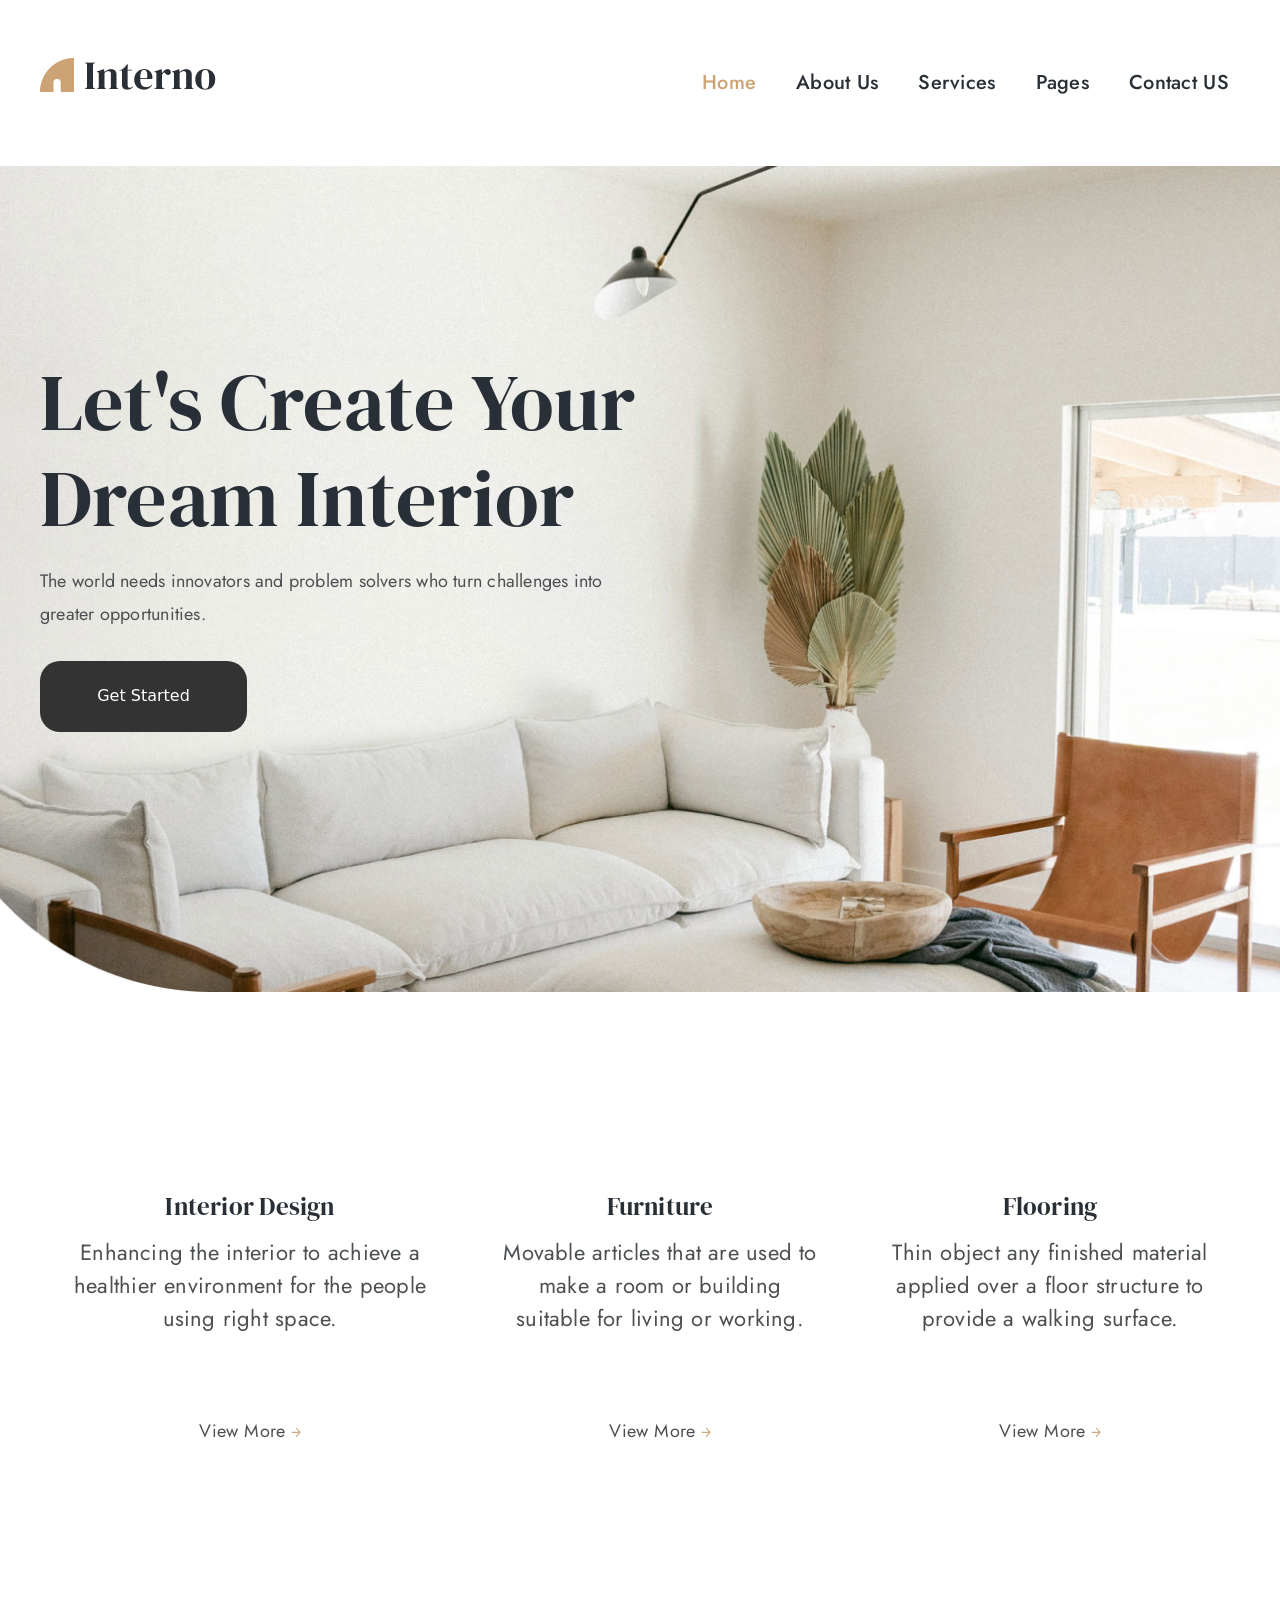
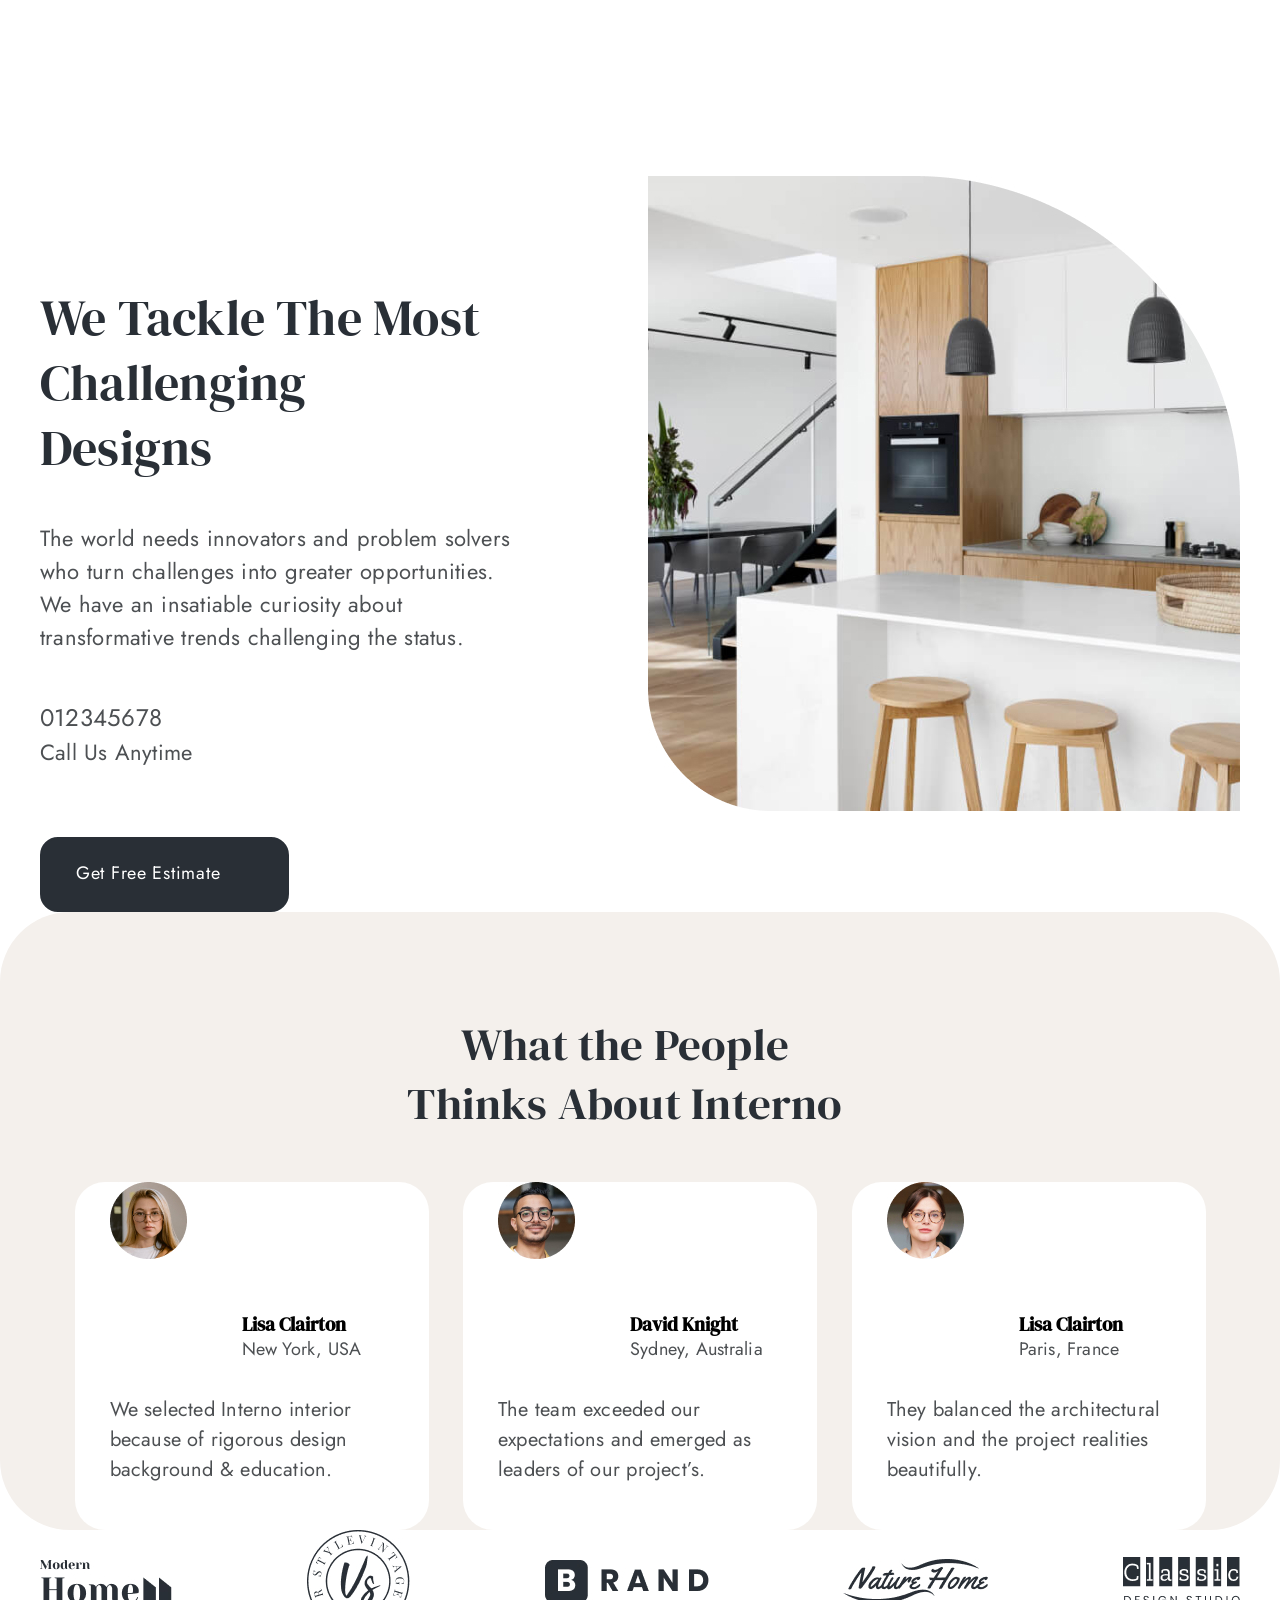
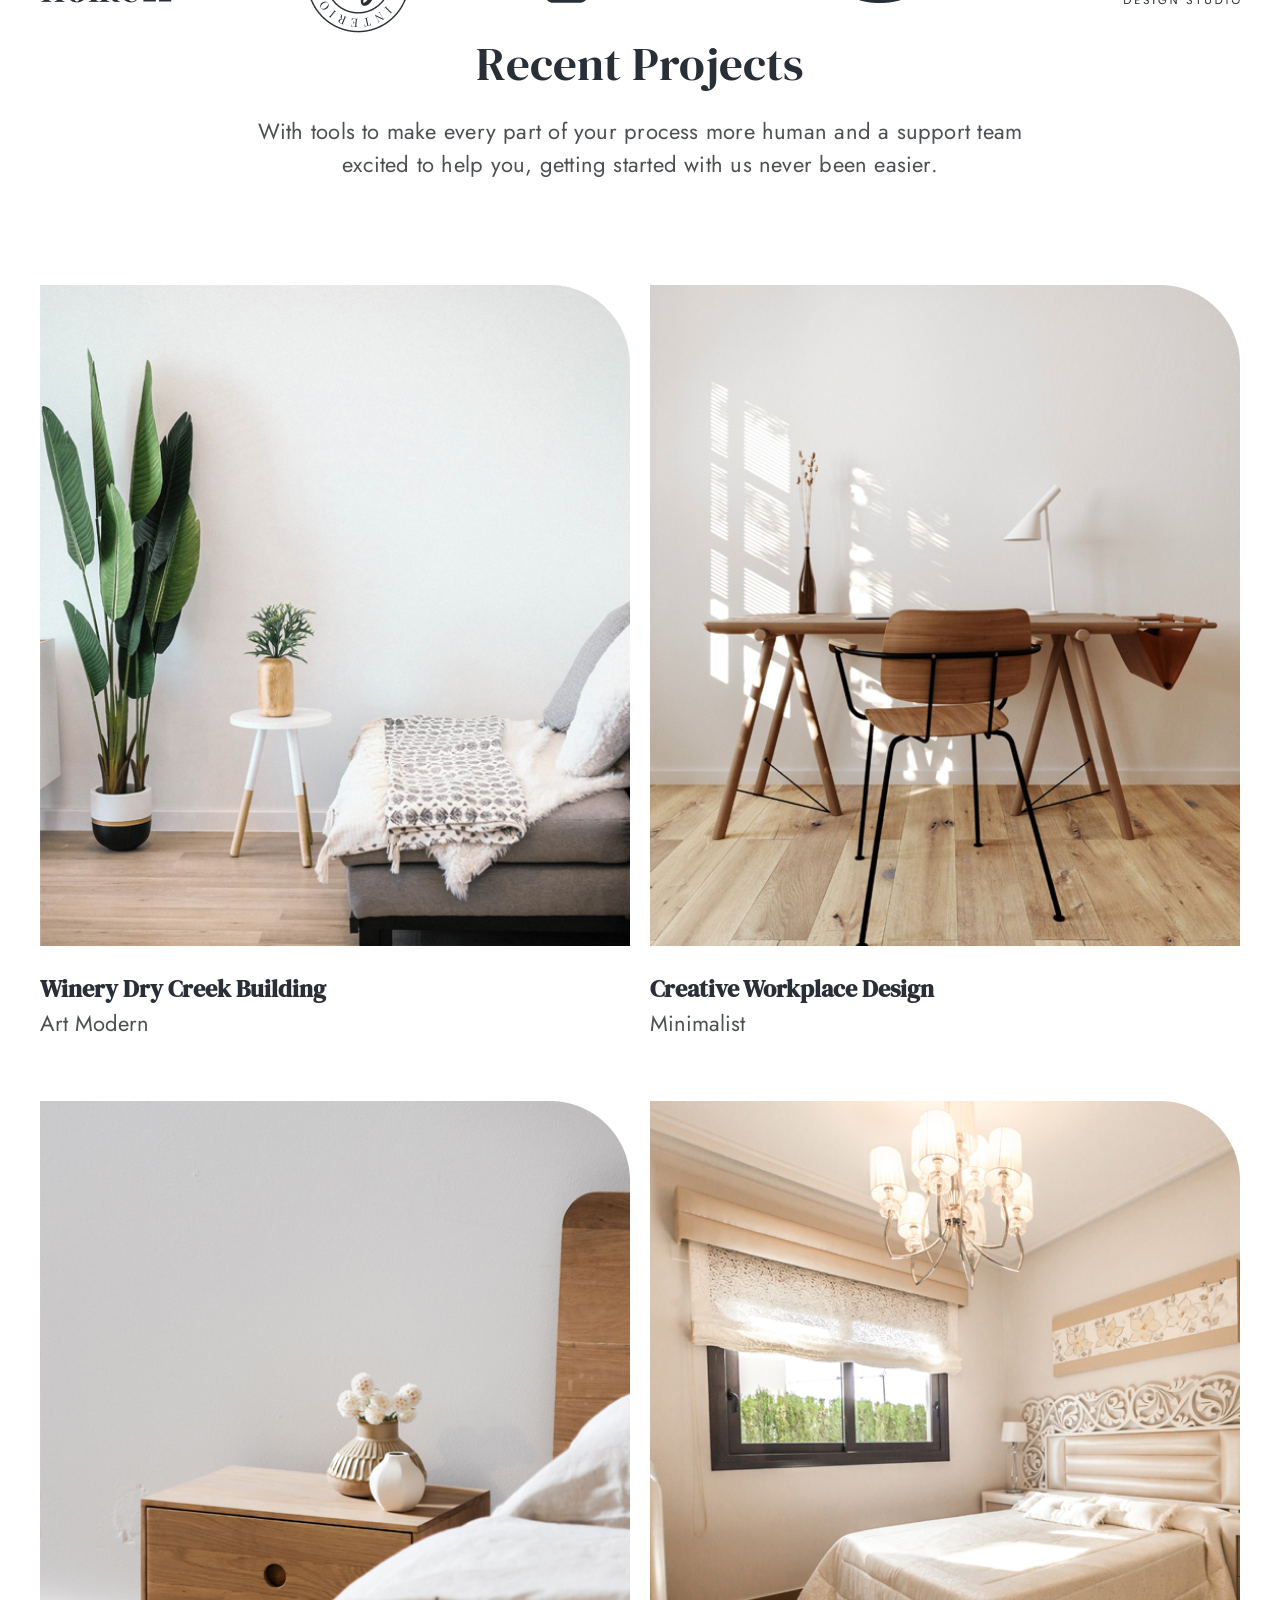
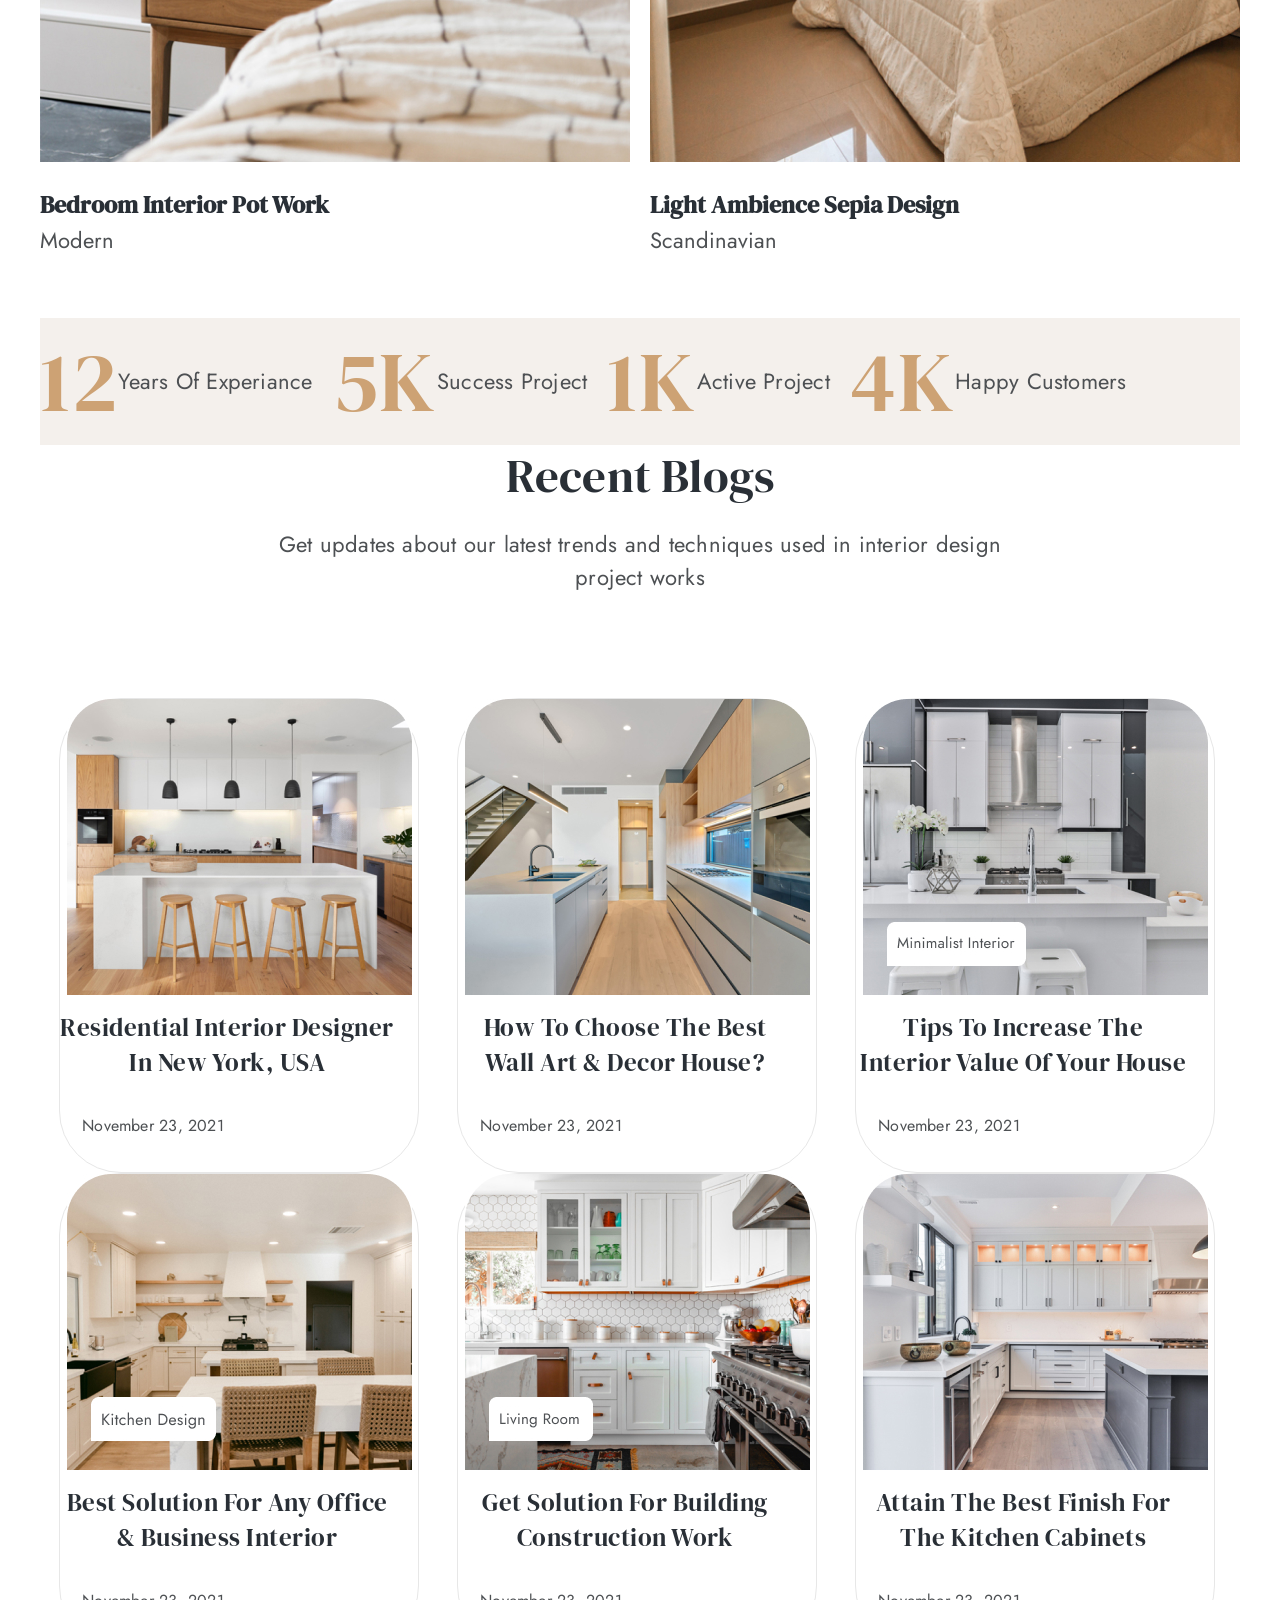
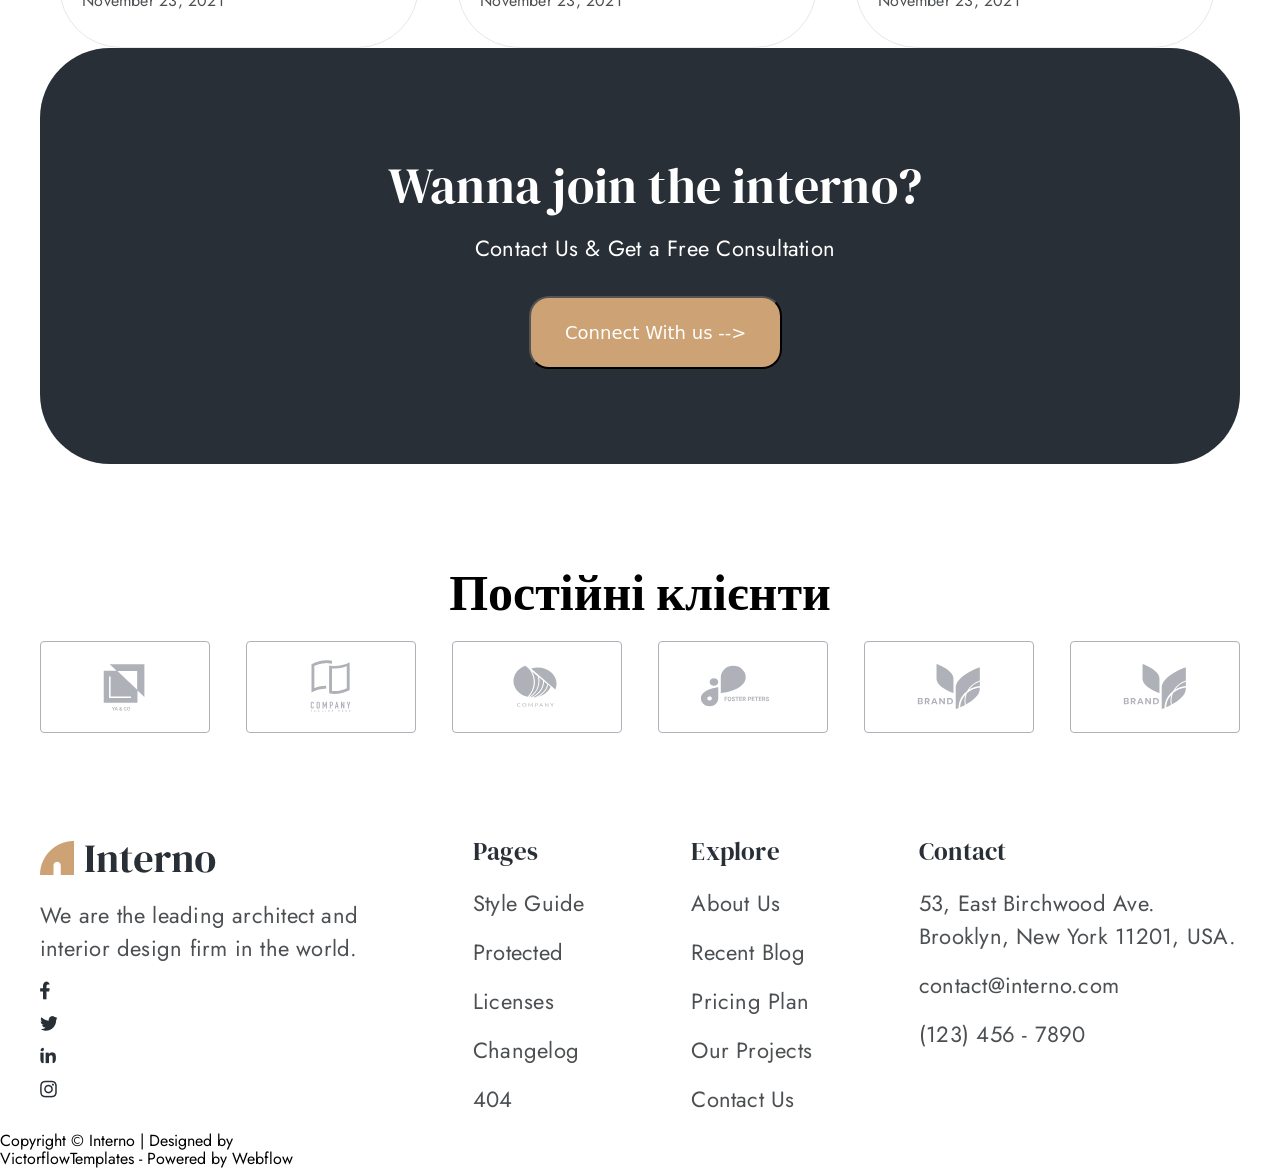
==== commit cec1790c: "43" ====
--- a/index.html
+++ b/index.html
@@ -237,6 +237,55 @@
 <button class="wannajoin-baton">Connect With us --></button>
                 </div>
             </section> 
+            <section class="clients">
+              <div class="container">
+<h2 class="clients-title">Постійні клієнти</h2>
+<ul class="client-list">
+<li class="client-itme">
+  <a href="" class="clants-link">
+    <svg class="clients-icon">
+      <use href="./img/symbol-defs.svg#icon-ya-go"></use>
+    </svg>
+  </a>
+</li>
+<li class="client-itme">
+  <a href="" class="clants-link">
+    <svg class="clients-icon">
+      <use href="./img/symbol-defs.svg#icon-compani-2"></use>
+    </svg>
+  </a>
+</li>
+<li class="client-itme">
+  <a href="" class="clants-link">
+    <svg class="clients-icon">
+      <use href="./img/symbol-defs.svg#icon-compani"></use>
+    </svg>
+  </a>
+</li>
+<li class="client-itme">
+  <a href="" class="clants-link">
+    <svg class="clients-icon">
+      <use href="./img/symbol-defs.svg#icon-foster"></use>
+    </svg>
+  </a>
+</li>
+<li class="client-itme">
+  <a href="" class="clants-link">
+    <svg class="clients-icon">
+      <use href="./img/symbol-defs.svg#icon-brand"></use>
+    </svg>
+  </a>
+</li>
+<li class="client-itme">
+  <a href="" class="clants-link">
+    <svg class="clients-icon">
+      <use href="./img/symbol-defs.svg#icon-brand"></use>
+    </svg>
+  </a>
+</li>
+</ul>
+              </div>
+            </section>
     </main>
    <footer>
     <address class="address">
--- a/style.css
+++ b/style.css
@@ -1,5 +1,5 @@
 .container {
-  outline: 1px solid red;
+  /* outline: 1px solid red; */
   width: 1230px;
   margin-left: auto;
   margin-right: auto;
@@ -16,23 +16,19 @@
   gap: 30px; /* Расстояние между элементами */
   align-items: baseline;
 }
-
 .mov {
   width: 30%;
   text-align: center;
   padding: 20px;
 }
-
 .ops-heading {
   font-size: 24px;
   margin-bottom: 10px;
 }
-
 .ops-subtitle {
   font-size: 16px;
   margin-bottom: 15px;
 }
-
 .ops-subtitlee {
   display: flex;
   align-items: center;
@@ -408,68 +404,6 @@
 margin-right: 207px;
 margin-left: 207px;
 }
-/* .roomw{
-
-  border-radius: 0px 80px 0px 0px;
-background: url(./img/roomw.jpg) lightgray 50% / cover no-repeat;
-margin-top: 71px;
-margin-left: 120px; 
-margin-bottom: 24px;
-} */
-/* .roomw-h{
-  color: #292F36;
-font-family: "DM Serif Display";
-font-size: 24px;
-font-style: normal;
-font-weight: 400;
-line-height: 37.5px; 
-letter-spacing: 0.22px;
-  margin-left: 120px; 
-} */
-/* .roomw-p{
-  color: #4D5053;
-font-family: "Jost";
-font-size: 22px;
-font-style: normal;
-font-weight: 400;
-line-height: 33px; 
-letter-spacing: 0.22px;
-  margin-left: 120px;
-  margin-bottom: 61px;
-} */
-/* .roomt{
-  color: #4D5053;
-  text-align: center;
-  font-family: "Jost";
-  font-size: 22px;
-  font-style: normal;
-  font-weight: 400;
-  line-height: 33px;
-  letter-spacing: 0.22px;
-  margin-right: 207px;
-  margin-left: 20px;
-} */
-/* .roomw-hh{
-  color: #292F36;
-font-family: "DM Serif Display";
-font-size: 24px;
-font-style: normal;
-font-weight: 400;
-line-height: 37.5px; 
-letter-spacing: 0.22px;
-  margin-left: 20px; 
-} */
-/* .roomw-pp{
-  color: #4D5053;
-font-family: "Jost";
-font-size: 22px;
-font-style: normal;
-font-weight: 400;
-line-height: 33px; 
-letter-spacing: 0.22px;
-  margin-left: 20px;
-  margin-bottom: 61px;
-} */
 .infa{
   background: #F4F0EC;
   display: flex;
@@ -588,33 +522,26 @@
 h2{
   font-family: "DM Serif Display";
 }
+
 .bren{
   display: flex;
   padding: 0; 
   margin: 0;  
   list-style: none; 
 }
-
-{
-  
-}
-
 .footer-grid {
   display: flex;
   justify-content: space-between; /* Равномерное расстояние между элементами */
   flex-wrap: wrap; /* Включаем перенос строк для адаптивности */
   gap: 2rem; /* Расстояние между колонками */
 }
-
 footer ul {
   list-style: none;
   padding: 0;
 }
- 
 footer ul li {
   margin-bottom: 1rem;
 }
-
 footer ul h4 {
   font-size: 1.2rem;
   font-weight: bold;
@@ -627,14 +554,12 @@
 line-height: 37.5px; /* 150% */
 letter-spacing: 0.22px;
 }
-
 footer ul p,
 footer ul a {
   font-size: 1rem;
   color: #ccc;
   text-decoration: none;
 }
-
 footer ul img {
   max-width: 100%;
   height: auto;
@@ -676,6 +601,7 @@
 margin-left: auto;
 margin-right: auto;
 }
+
 .wannajoin-h{
   color: #FFF;
   text-align: center;
@@ -688,6 +614,7 @@
   padding-top: 100px;
   margin-bottom: 9px;
 }
+
 .wannajoin-p{
   color: #FFF;
 text-align: center;
@@ -698,6 +625,7 @@
 line-height: 33px; 
 letter-spacing: 0.22px;
 }
+
 .wannajoin-baton{
 background-color: #CDA274;
 color: #FFF;
@@ -709,10 +637,12 @@
 margin-top: 31px;
 margin-bottom: 95px;
 }
+
 .recent-projects{
   display: flex;
   flex-wrap: wrap;
 }
+
 .roomw-h{
   color: #292F36;
   font-family: "DM Serif Display";
@@ -721,6 +651,7 @@
   line-height: 37.5px; 
  margin-top: 24px;
 }
+
 .roomw-hh{
   color: #292F36;
   font-family: "DM Serif Display";
@@ -729,6 +660,7 @@
   line-height: 37.5px; 
  margin-top: 24px;
 }
+
 .roomw-pp{
   color: #4D5053;
   font-family: "Jost";
@@ -766,5 +698,40 @@
 .re-img{
   margin: auto;
 }
-
-
+.clients{
+  padding-top: 100px;
+  padding-bottom: 100px;
+}
+.clients-title{
+  font-size: 50px;
+  font-weight: 900;
+  text-align: center;
+  margin-bottom: 20px;
+}
+.client-list{
+  display: flex;
+ justify-content: space-between;
+}
+.clients-icon{
+  width: 106px;
+  height: 60px;
+  fill: #AFB1B8;
+}
+.clants-link{
+  display: flex;
+  width: 170px;
+height: 92px;
+  border-radius: 4px;
+border: 1px solid #AFB1B8;
+justify-content: center;
+align-items: center;
+}
+.clants-link:hover,
+.clants-link:focus{
+outline: 1px solid #2196F3;
+border: none;
+.clients-icon{
+  fill: #2196F3;
+}
+}
+
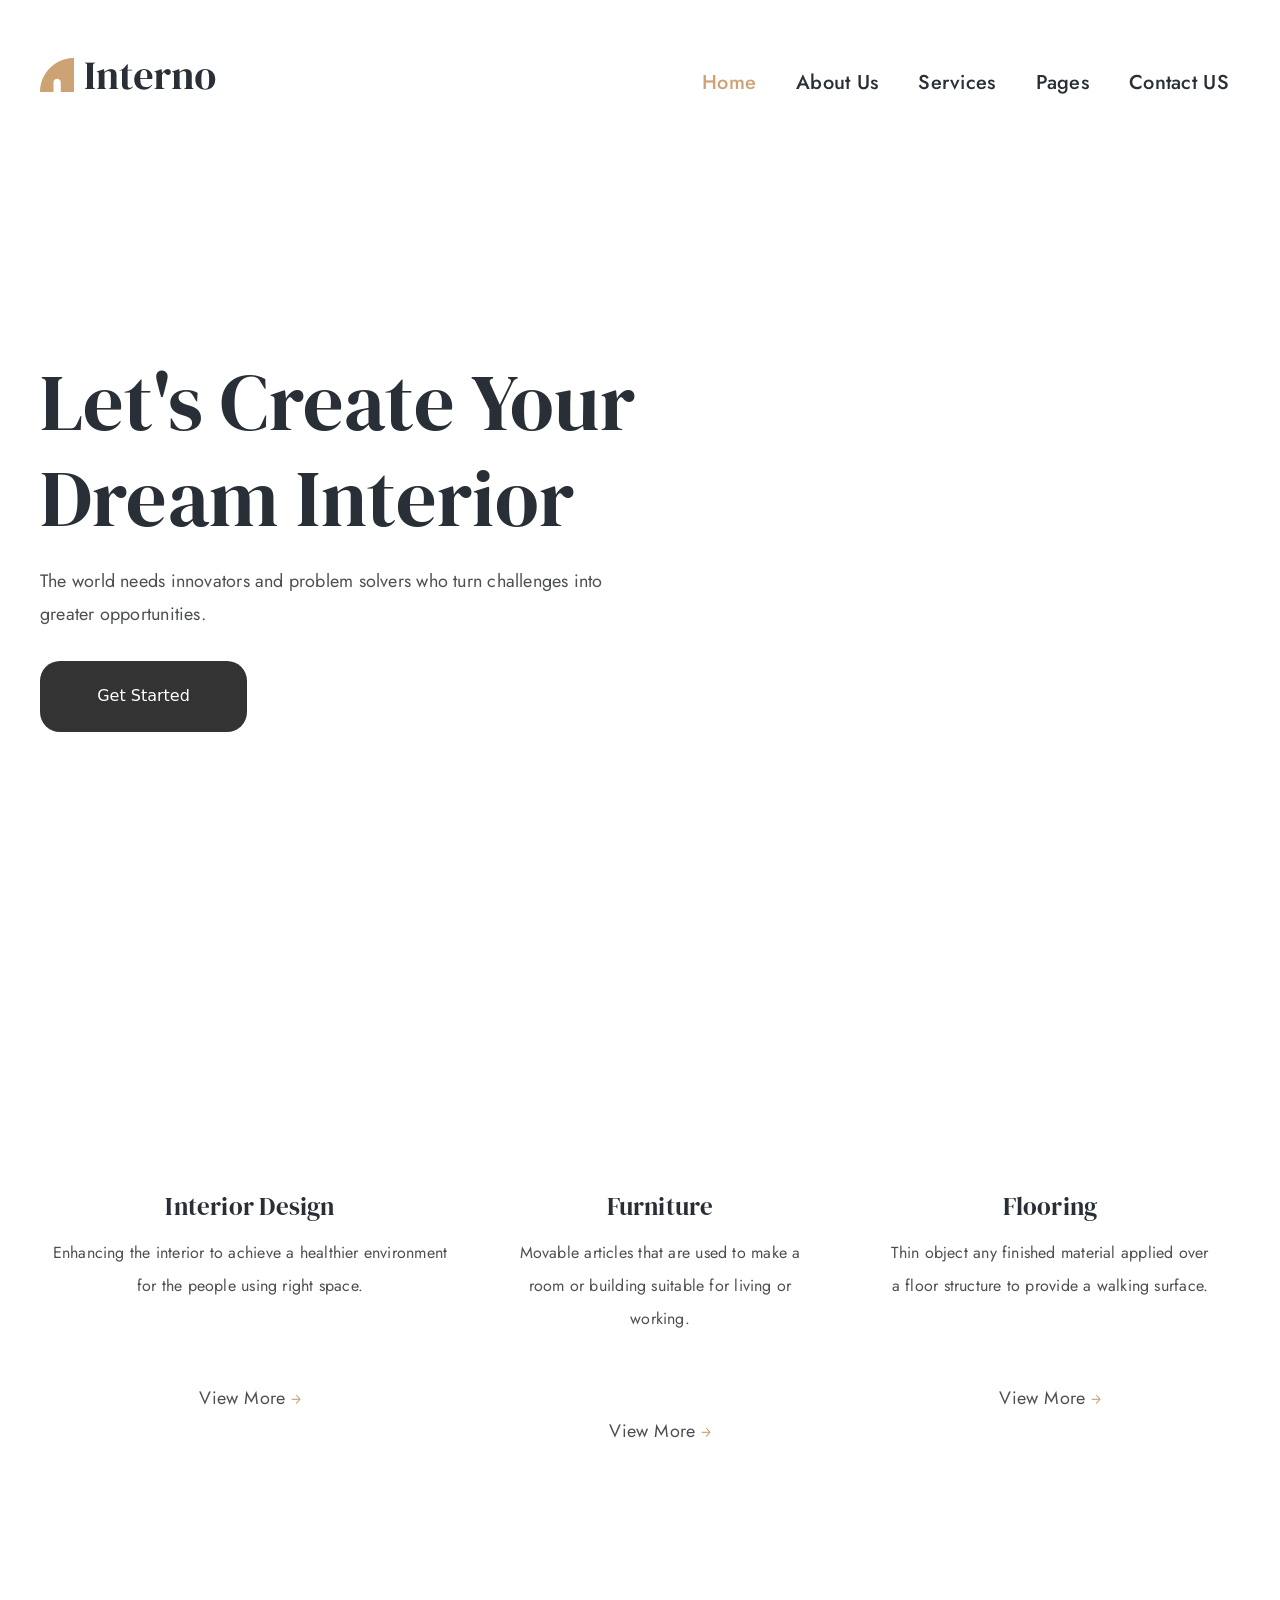
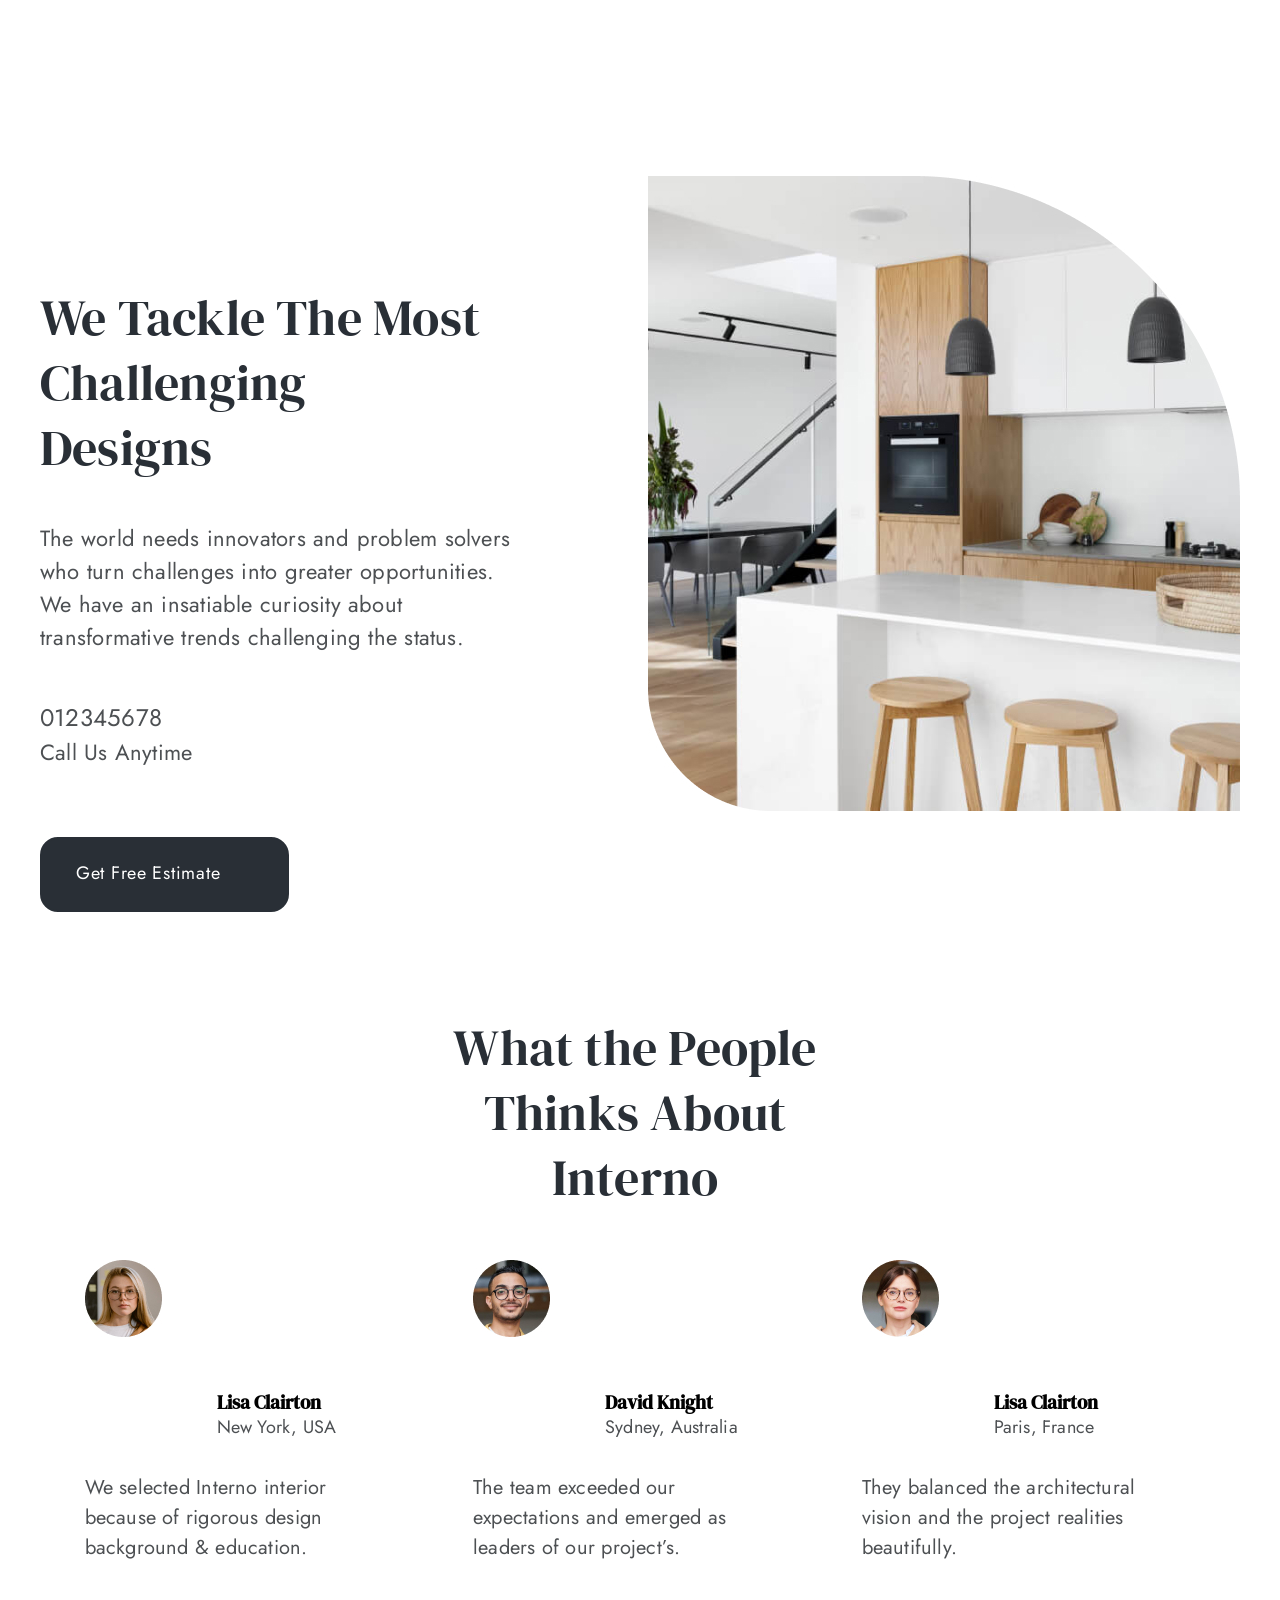
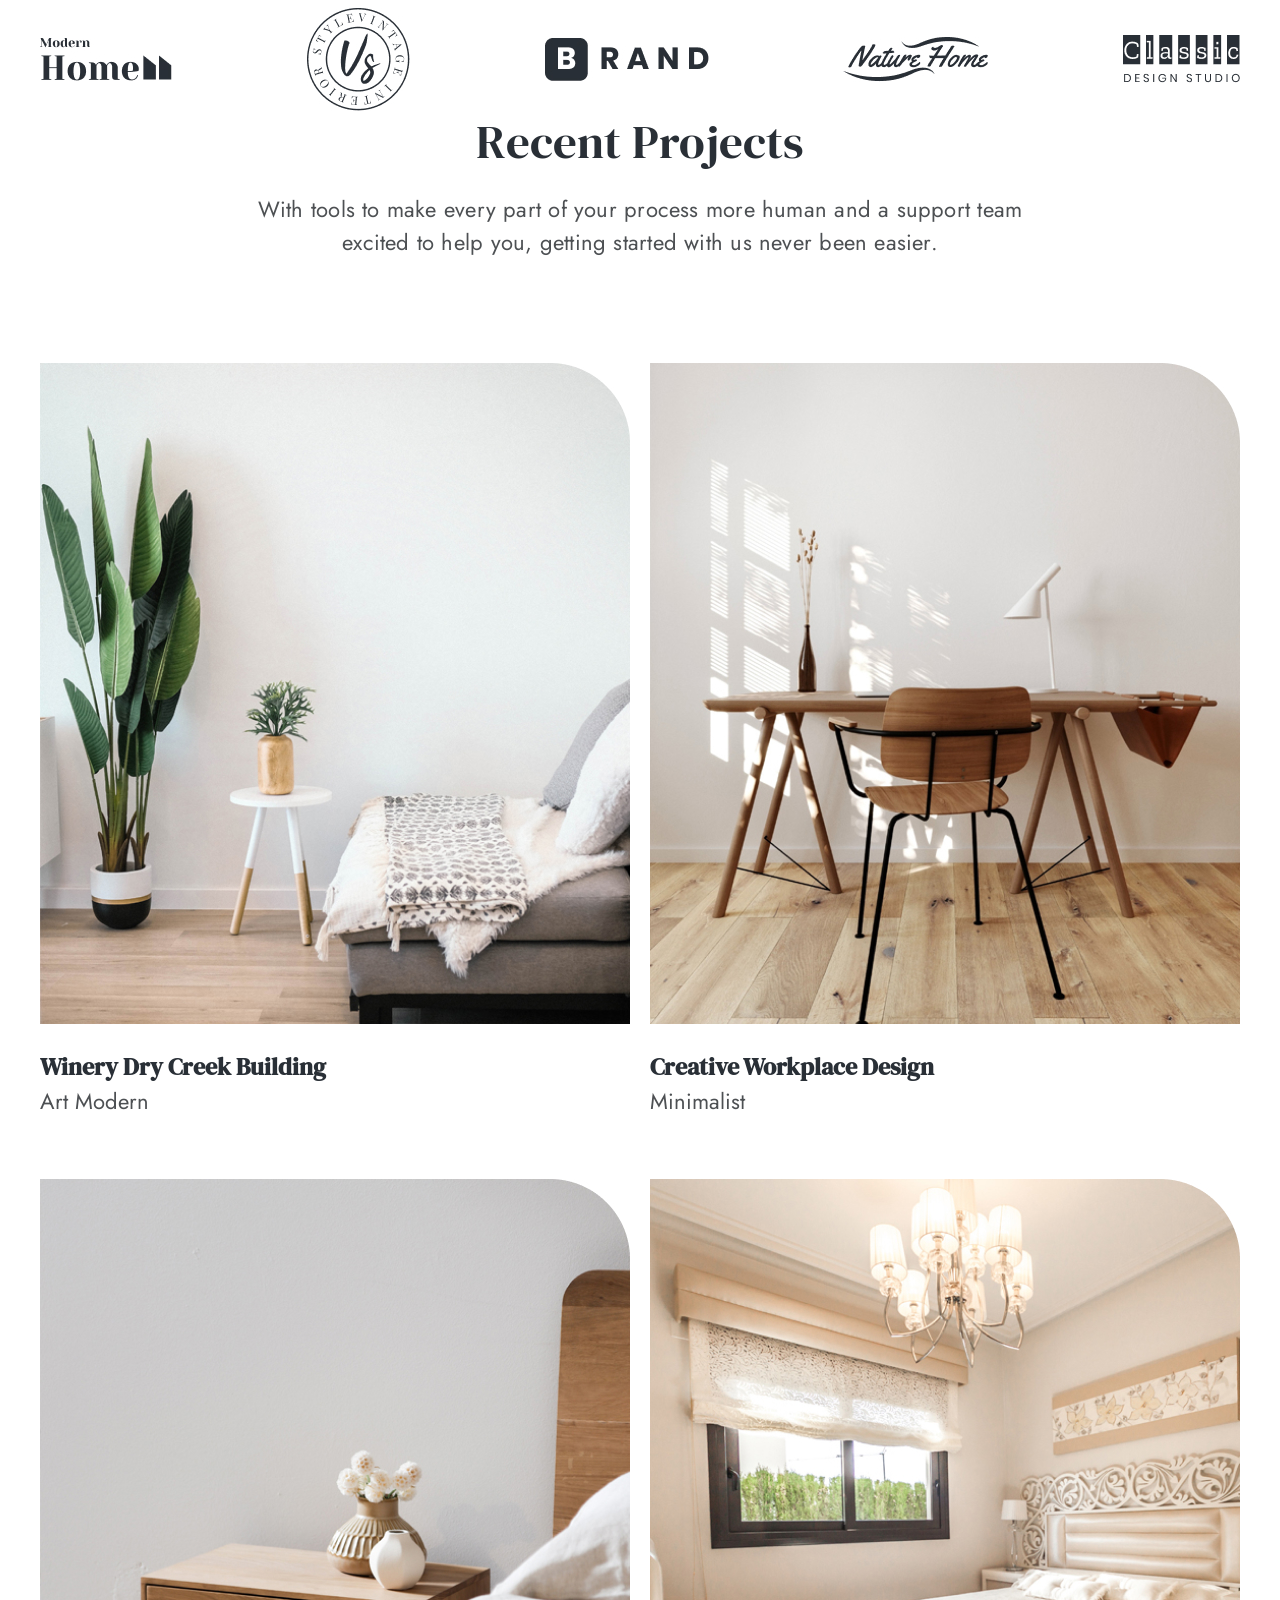
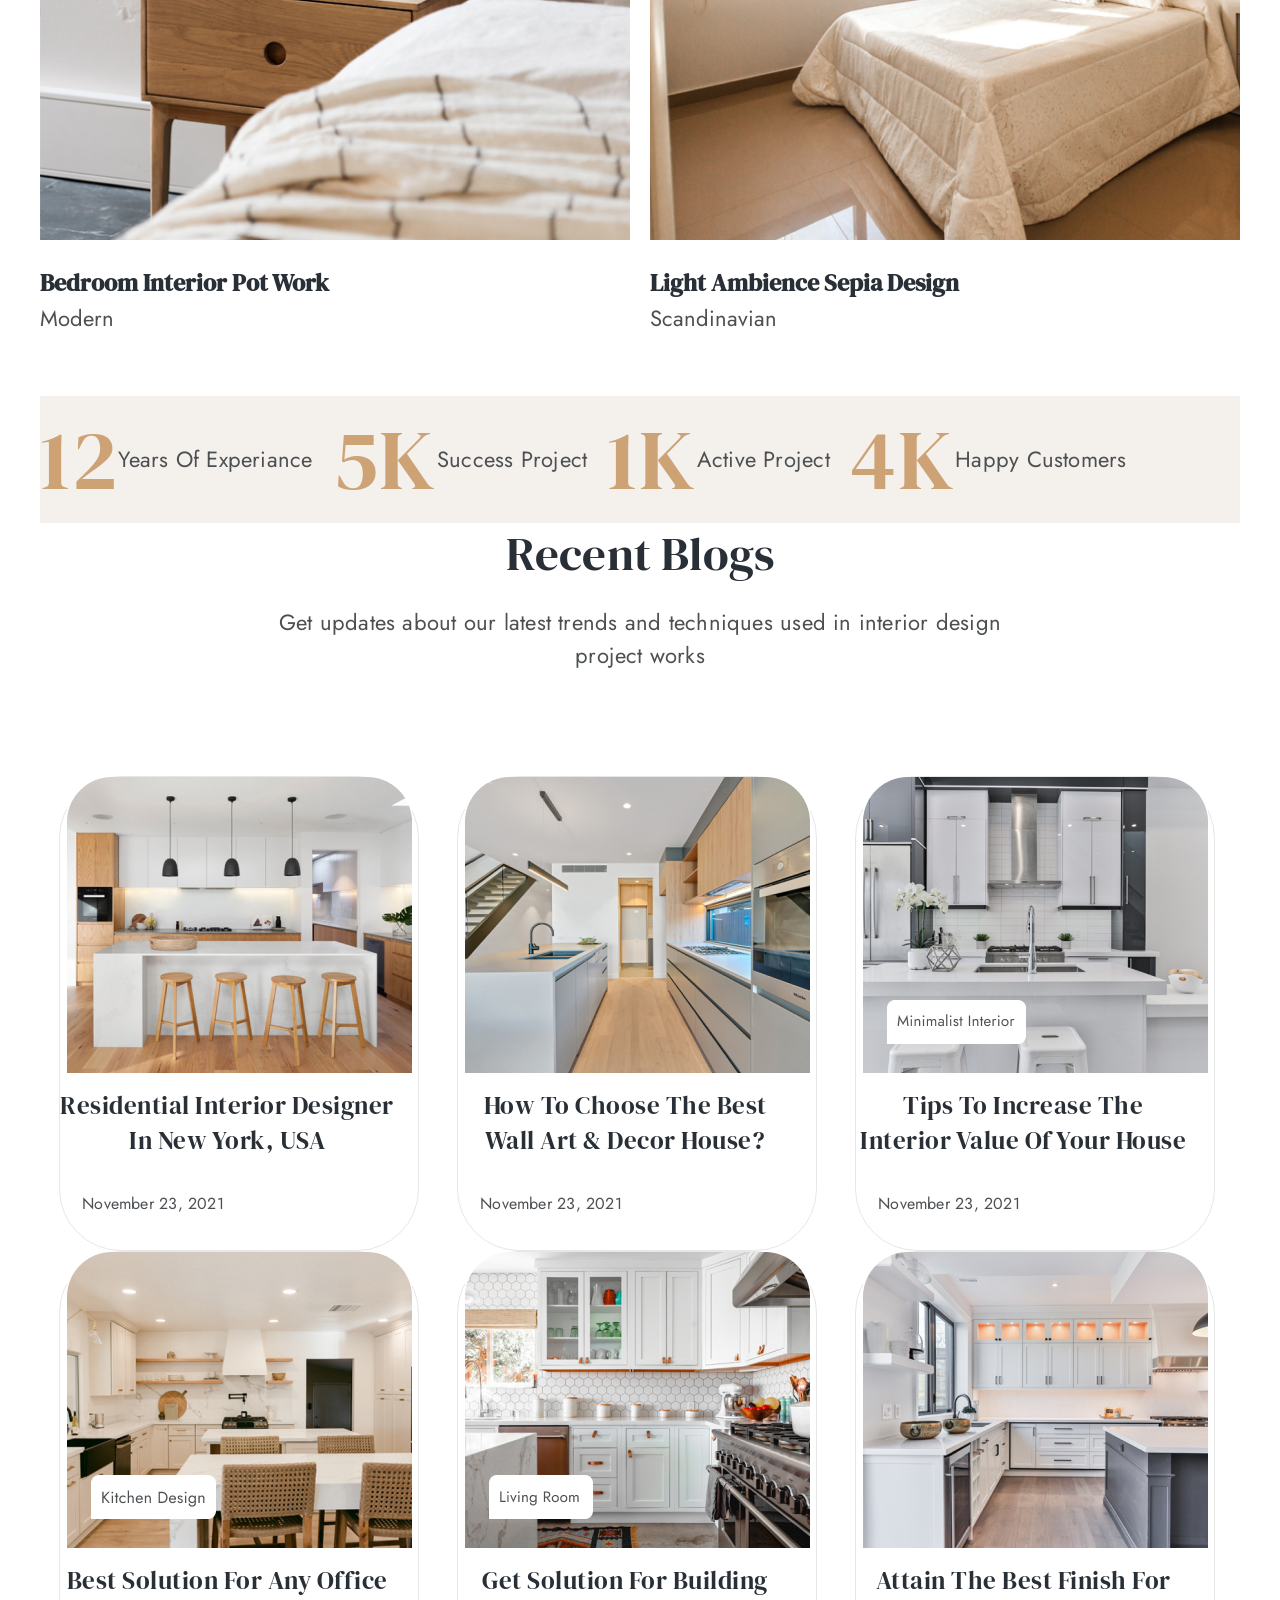
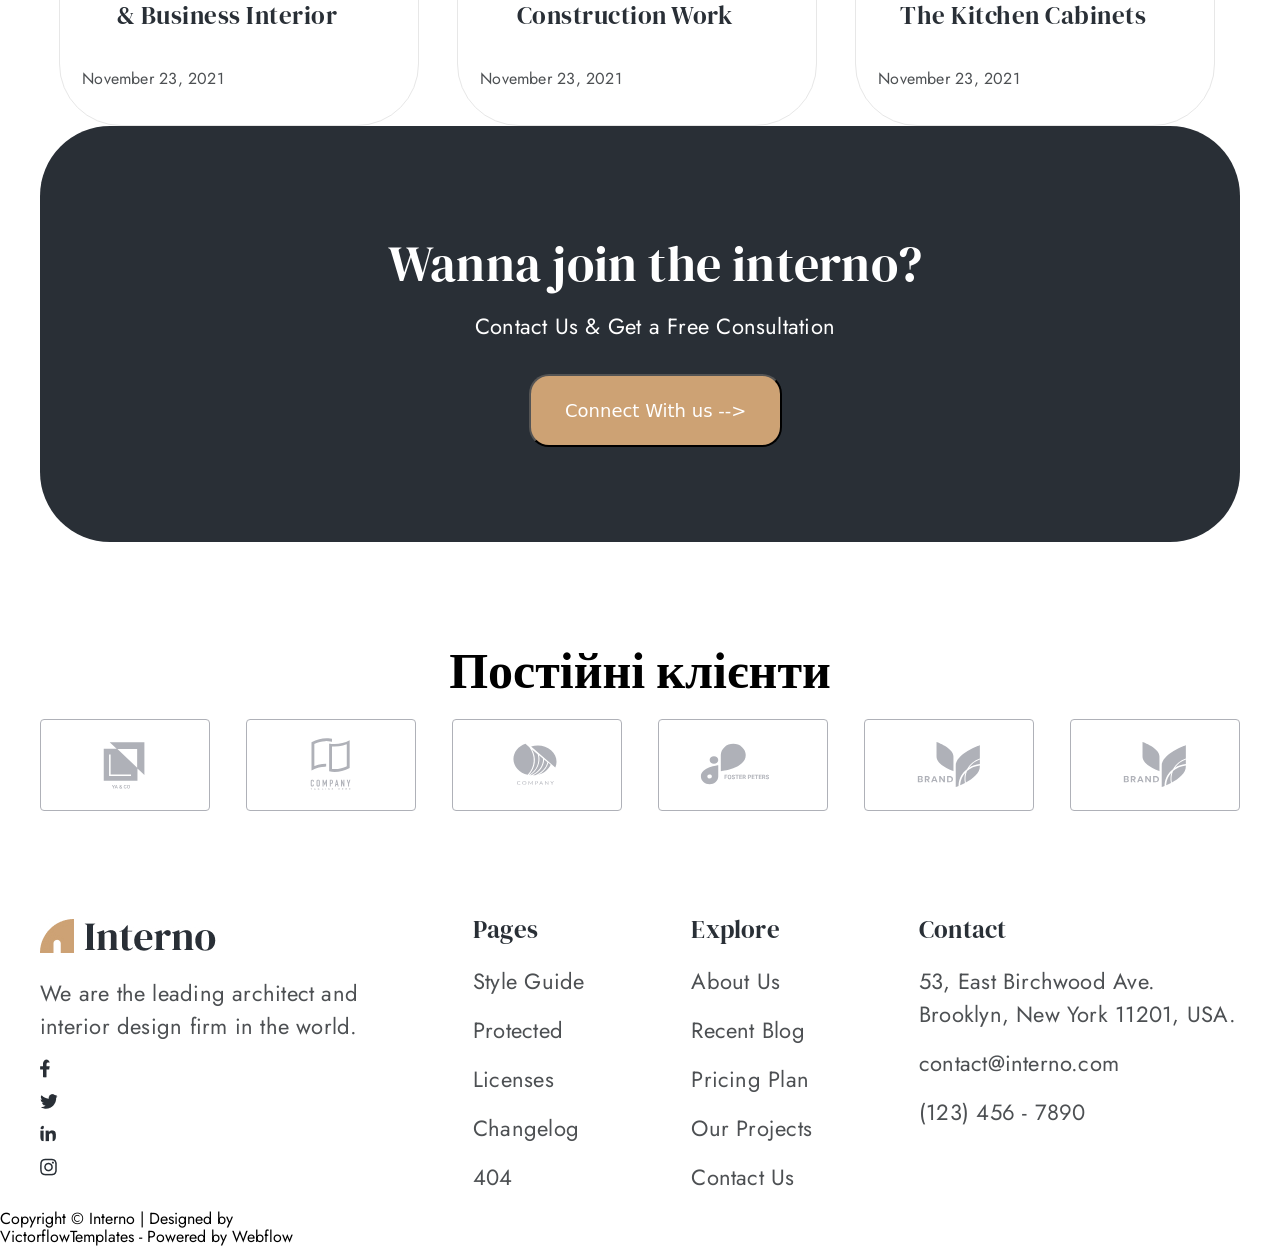
==== commit 6eaa7bfe: "2345" ====
--- a/index.html
+++ b/index.html
@@ -13,8 +13,7 @@
       integrity="sha512-q6WgHqiHlKyOqslT/lgBgodhd03Wp4BEqKeW6nNtlOY4quzyG3VoQKFrieaCeSnuVseNKRGpGeDU3qPmabCANg=="
       crossorigin="anonymous"
       referrerpolicy="no-referrer"   />
-    <link rel="stylesheet" href="./reset.css" />
-    <link rel="stylesheet" href="./style.css">
+<link rel="stylesheet" href="./style/main.min.css">
   </head>
   <body>
     <header class="header">
@@ -137,7 +136,7 @@
           </ul>
         </div>
       </section>
-      <section>
+      <section class="brend">
         <div class="container">
           <ul class="foto">
             <li><img src="./img/home.jpg" alt="" class="bren" /></li>
@@ -148,7 +147,7 @@
           </ul>
         </div>
       </section>
-      <section>
+      <section class="prodjekt">
         <div class="container">
           <h2  class="recent">Recent Projects</h2>
           <p class="recent-p">
@@ -184,7 +183,7 @@
           </ul>
         </div>
       </section>
- <section>
+ <section class="statictic">
  <div class="container">
 <ul class="infa">
     <li class="infa-li"><h3 class="infa-g">12</h3>
@@ -198,7 +197,7 @@
 </ul>
                 </div>
             </section> 
-       <section class="recent">
+       <section class="home">
                 <div class="container">
                     <h2 class="recent-h">Recent Blogs</h2>
                     <p class="recent-p">Get updates about our latest trends and techniques used in interior design project works</p>
@@ -287,7 +286,7 @@
               </div>
             </section>
     </main>
-   <footer>
+   <footer class="footer">
     <address class="address">
       <div class="container">
         <div class="footer-grid">
--- a/style/main.min.css
+++ b/style/main.min.css
@@ -0,0 +1 @@
+a{text-decoration:none}ul{list-style:none;margin:0;padding:0}img{display:block}h1,h2,h3,h4,h5,h6,p{margin:0}.address{font-style:none;font-style:normal}p{font-family:"Jost"}h3{font-family:"DM Serif Display"}h2{font-family:"DM Serif Display"}#tut{color:#cda274}.nav{display:flex}a{display:flex}.q{margin-right:120px}.container{width:1230px;margin-left:auto;margin-right:auto;padding-left:15px;padding-right:15px}.bu-p{color:#fff;font-family:"Jost";font-size:18px;font-style:normal;font-weight:400;line-height:27px;letter-spacing:.72px}.header{padding-top:30px;padding-bottom:30px;border-radius:0px 0px 0px 290px;background:url(<path-to-image>) #d3d3d3 50%/cover no-repeat,#cda274}.nav-img{margin-top:20px}.nav-link{color:var(--main-text);font-weight:500;letter-spacing:.28px;display:flex;font-size:20px;line-height:30px;flex-wrap:nowrap}.nav-list{padding-top:38px;padding-bottom:38px;padding-left:485px;display:flex;gap:40px}.nav-item{color:#292f36;font-family:"Jost";font-size:19px;font-style:normal;font-weight:400;line-height:30px;letter-spacing:.4px;display:flex}.hero{background-repeat:no-repeat;background-position:center;background-size:cover;padding-bottom:260px;padding-top:188px;background-image:url(./img/beachero.png)}.hwon{color:#292f36;font-family:"DM Serif Display";font-size:80px;font-style:normal;font-weight:400;line-height:96px;letter-spacing:.22px;width:595px}.hero-p{color:#4d5053;font-family:"Jost";font-size:22px;font-style:normal;font-weight:400;line-height:33px;letter-spacing:.22px;width:595px;margin-top:19px;margin-bottom:35px;font-size:18px;margin-bottom:30px}.button-hero{background-color:#292f36;color:azure;padding-top:22px;padding-bottom:22px;padding-left:34px;padding-right:67px;border-radius:20px;border:none;width:207px;height:71px;padding:10px 20px;background-color:#333;color:#fff;border:none;cursor:pointer}.button-hero:hover{background-color:#555}#ops-item{justify-content:center;padding-top:175px}.ops-item{display:flex;justify-content:center;align-items:flex-start}#mov{display:block;width:400px;gap:103px}.ops-heading{font-size:24px;margin-bottom:10px;color:#292f36;text-align:center;font-family:"DM Serif Display";font-size:25px;font-style:normal;font-weight:400;line-height:39px;letter-spacing:.22px}.ops-subtitle{color:#4d5053;text-align:center;font-family:"Jost";font-size:22px;font-style:normal;font-weight:400;line-height:33px;letter-spacing:.22px}.ops-subtitlee{color:#4d5053;text-align:center;font-family:"Jost";font-size:18px;font-style:normal;font-weight:400;line-height:27px;letter-spacing:.36px;padding-top:68px;padding-bottom:210px}.mov{width:30%;text-align:center;padding:20px}.ops-subtitle{font-size:16px;margin-bottom:15px}.ops-subtitlee{display:flex;align-items:center;justify-content:center;color:#4d5053;text-align:center;font-family:"Jost";font-size:18px;font-style:normal;font-weight:400;line-height:27px;letter-spacing:.36px}.ops-subtitlee img{margin-left:5px;width:10px;height:10px}.ops .container{display:flex;justify-content:space-between;gap:30px;align-items:baseline}.tackle-heading{color:#292f36;font-family:"DM Serif Display";font-size:50px;font-style:normal;font-weight:400;line-height:65px;letter-spacing:.22px;width:450px;margin-top:210px;margin-bottom:42px;margin-bottom:42px}.tackle .container{display:flex;justify-content:space-between;align-items:center}.tackle-subtitle{color:#4d5053;font-family:"Jost";font-size:22px;font-style:normal;font-weight:400;line-height:33px;letter-spacing:.22px;padding-bottom:46px;width:492px}.nomer{color:#4d5053;font-family:"Jost";font-size:24px;font-style:normal;font-weight:400;line-height:36px;letter-spacing:.22px}.nomer-name{color:#4d5053;font-family:"Jost";font-size:22px;font-style:normal;font-weight:400;line-height:33px;letter-spacing:.22px;padding-bottom:68px}.nomer-bot{border-radius:18px;border:2px solid #292f36;background:#292f36;color:#fff;font-family:"Jost";font-size:18px;font-style:normal;font-weight:400;line-height:27px;letter-spacing:.72px;padding-bottom:23px;padding-top:21px;padding-left:34px;padding-right:67px}.room{background-image:url(./img/room.jpg)}.comand{border-radius:70px;background:#f4f0ec;width:354px;border-radius:30px;background:#fff;padding-left:35px;padding-right:75px;padding-bottom:45px}.comand-heading{padding-top:103px;margin-left:360px;display:flex;color:#292f36;text-align:center;font-family:"DM Serif Display";font-size:45px;font-style:normal;font-weight:400;line-height:58.5px;letter-spacing:.22px;font-size:50px;line-height:65px;width:450px;flex-wrap:wrap}.comand-ul{display:flex;justify-content:space-evenly;margin-top:50px}.comend-opc{padding-top:55px;padding-left:132px;padding-right:79px;border-radius:30px;width:354px;padding-right:75px}.comend-opcc{color:#4d5053;font-family:"Jost";font-size:18px;font-style:normal;font-weight:400;line-height:27px;letter-spacing:.22px;padding-left:132px;padding-right:79px;padding-bottom:32;padding-bottom:32px;border-radius:30px;width:354px;padding-right:75px}.comend-p{border-radius:30px;width:354px;color:#4d5053;font-family:"Jost";font-size:20px;font-style:normal;font-weight:400;line-height:30px;letter-spacing:.22px;padding-right:75px}.foto{display:flex;justify-content:space-between;align-items:center}.bren{padding:100px 141px;display:flex;padding:0;margin:0;list-style:none}.recent{color:#292f36;text-align:center;font-family:"DM Serif Display";font-size:47px;font-style:normal;font-weight:400;line-height:62.4px;letter-spacing:.22px}.recent-p{color:#4d5053;text-align:center;font-family:"Jost";font-size:22px;font-style:normal;font-weight:400;line-height:33px;letter-spacing:.22px;margin-right:207px;margin-left:207px;width:786px;color:#4d5053;text-align:center;font-size:22px;margin-bottom:104px;margin-top:20px}.recent-projects{display:flex;flex-wrap:wrap;display:flex;flex-wrap:wrap;justify-content:space-between}.roomw-h{color:#292f36;font-family:"DM Serif Display";font-size:24px;font-style:normal;line-height:37.5px;margin-top:24px}.roomw-hh{color:#292f36;font-family:"DM Serif Display";font-size:24px;font-style:normal;line-height:37.5px;margin-top:24px}.roomw-pp{color:#4d5053;font-family:"Jost";font-size:22px;font-style:normal;line-height:33px;margin-bottom:61px;gap:20px;row-gap:60px}.roomw-p{color:#4d5053;font-family:"Jost";font-size:22px;font-style:normal;line-height:33px;margin-bottom:61px;gap:20px;row-gap:60px}.recent-but{box-sizing:border-box;width:70px;height:70px;border-radius:100px;background:#f4f0ec}.infa{background:#f4f0ec;display:flex;flex-wrap:wrap;flex-wrap:wrap;padding:0;margin:0;list-style-type:none}.infa li{margin-right:20px;display:flex;align-items:center}.infa-g{color:#cda274;text-align:center;font-family:"DM Serif Display";font-size:85px;font-style:normal;font-weight:400;line-height:127.5px;letter-spacing:1.7px}.infa-o{color:#4d5053;text-align:center;font-family:"Jost";font-size:22px;font-style:normal;font-weight:400;line-height:33px;letter-spacing:.22px}.g{border-left:3px solid #cda274;border-right:3px solid #cda274}.recent-nazwa{width:334px;color:#292f36;font-family:"DM Serif Display";font-size:25px;font-style:normal;font-weight:400;line-height:35px;letter-spacing:.5px;margin-bottom:34px;margin-top:15px;margin-right:auto}.recent-h{color:#292f36;text-align:center;font-family:"DM Serif Display";font-size:47px;font-style:normal;font-weight:400;line-height:62.4px;letter-spacing:.22px}.recent-pp{width:144px;color:#4d5053;font-family:"Jost";font-size:16px;font-style:normal;font-weight:400;line-height:24px;letter-spacing:.22px;margin-left:21px}.recent-p{color:#4d5053;text-align:center;font-family:"Jost";font-size:22px;font-style:normal;font-weight:400;line-height:33px;letter-spacing:.22px;margin-right:207px;margin-left:207px;width:786px;color:#4d5053;text-align:center;font-size:22px;margin-bottom:104px;margin-top:20px}.re-li{border-radius:62px;border:1px solid #e7e7e7;margin-left:19px;margin-right:19px;width:360px;height:475px;text-align:center}.re-img{margin:auto}.recent-ul{display:flex;flex-wrap:wrap}.wannajoin{border-radius:70px;background:#292f36;width:1200px;margin-left:auto;margin-right:auto}.wannajoin-h{color:#fff;text-align:center;font-family:"DM Serif Display";font-size:50px;font-style:normal;font-weight:400;line-height:75px;letter-spacing:.22px;padding-top:100px;margin-bottom:9px}.wannajoin-p{color:#fff;text-align:center;font-family:"Jost";font-size:22px;font-style:normal;font-weight:400;line-height:33px;letter-spacing:.22px}.wannajoin-baton{background-color:#cda274;color:#fff;padding:21px 34px;font-size:18px;line-height:27px;border-radius:20px;margin-left:474px;margin-top:31px;margin-bottom:95px}.clients{padding-top:100px;padding-bottom:100px}.clients-title{font-size:50px;font-weight:900;text-align:center;margin-bottom:20px}.client-list{display:flex;justify-content:space-between}.clients-icon{width:106px;height:60px;fill:#afb1b8}.clants-link{display:flex;width:170px;height:92px;border-radius:4px;border:1px solid #afb1b8;justify-content:center;align-items:center}.clants-link:hover,.clants-link:focus{outline:1px solid #2196f3;border:none}.clants-link:hover .clients-icon,.clants-link:focus .clients-icon{fill:#2196f3}.footer-grid{display:flex;justify-content:space-between;flex-wrap:wrap;gap:2rem}footer ul{list-style:none;padding:0}footer ul li{margin-bottom:1rem}footer ul h4{font-size:1.2rem;font-weight:bold;margin-bottom:.5rem;color:#292f36;font-family:"DM Serif Display";font-size:25px;font-style:normal;font-weight:400;line-height:37.5px;letter-spacing:.22px}footer ul p,footer ul a{font-size:1rem;color:#ccc;text-decoration:none}footer ul img{max-width:100%;height:auto;border-radius:5px}.foo-p{color:#4d5053;font-family:"Jost";font-size:22px;font-style:normal;font-weight:400;line-height:33px;letter-spacing:.22px}.foo-pp{color:#4d5053;font-family:"Jost";font-size:22px;font-style:normal;font-weight:400;line-height:33px;letter-spacing:.22px;width:321px}.fo-p{width:326px;color:#4d5053;font-family:"Jost";font-size:22px;font-style:normal;font-weight:400;line-height:33px;letter-spacing:.22px}/*# sourceMappingURL=main.min.css.map */
